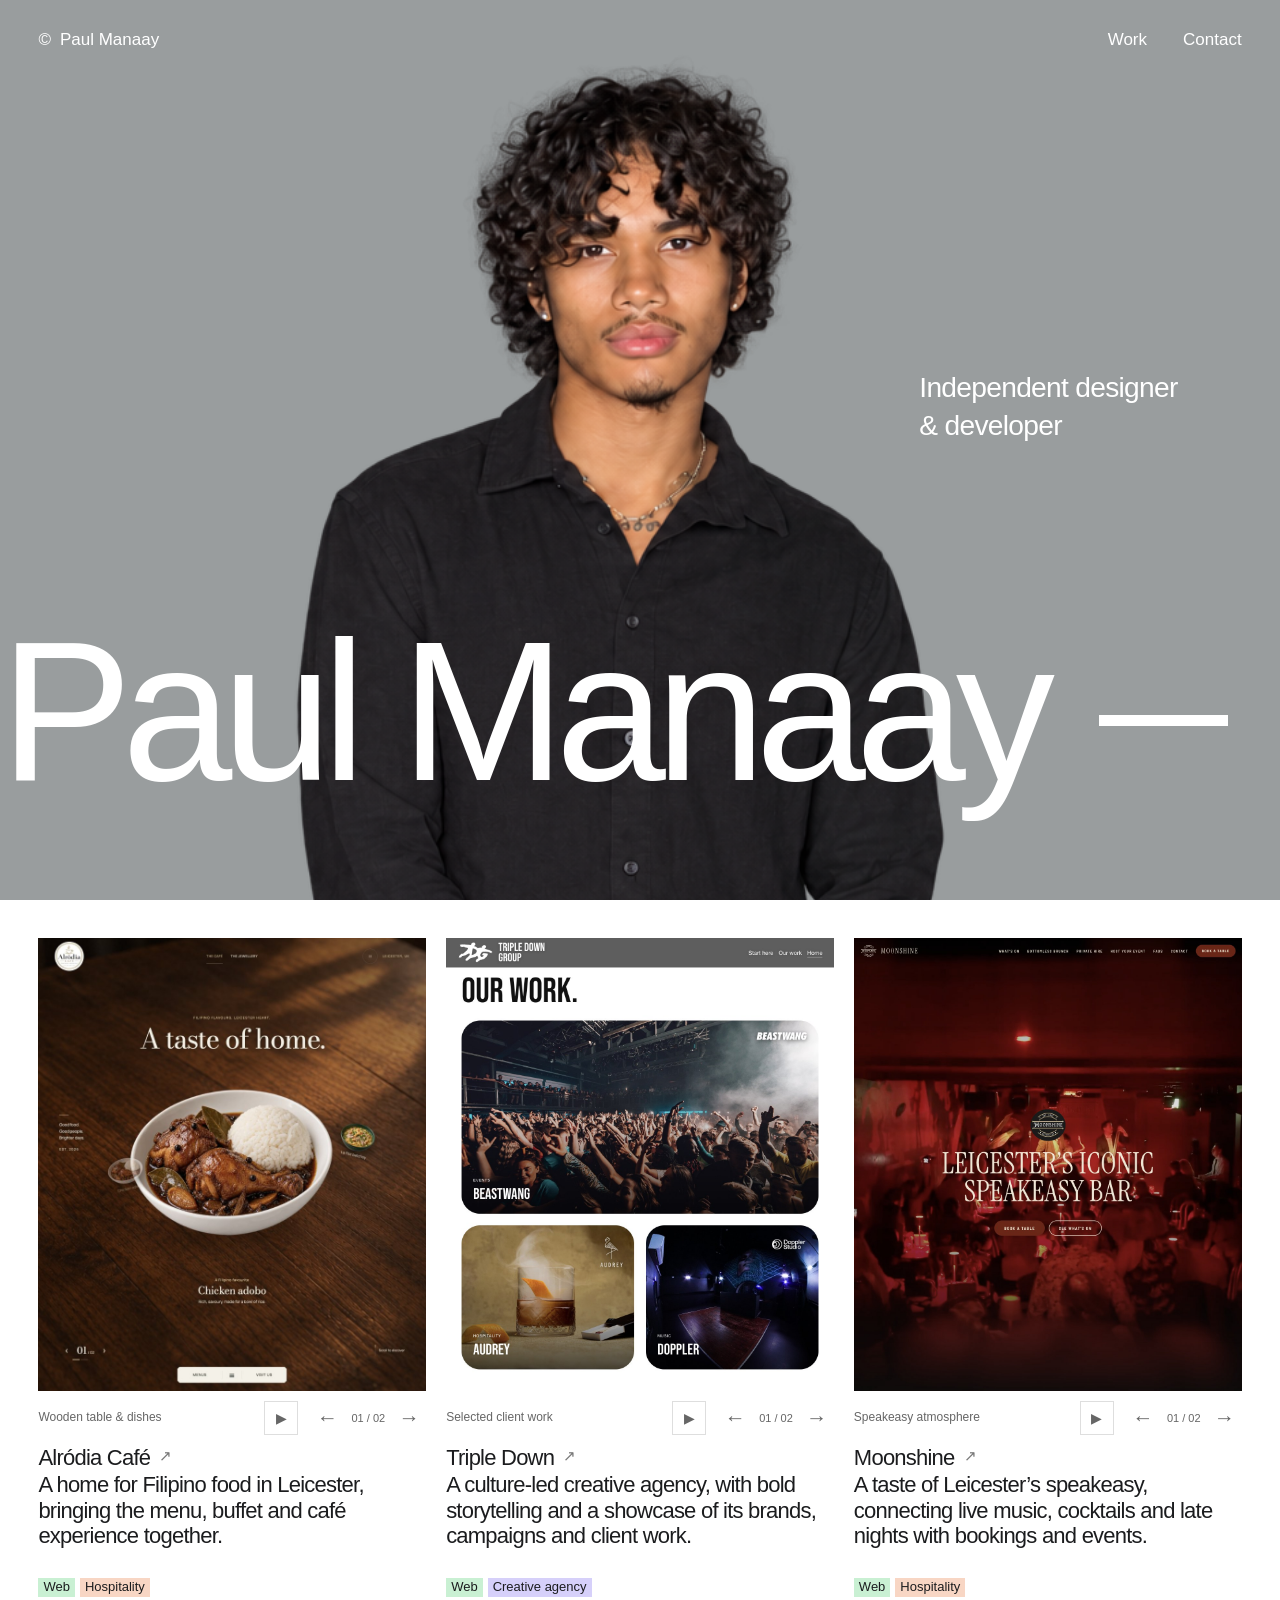
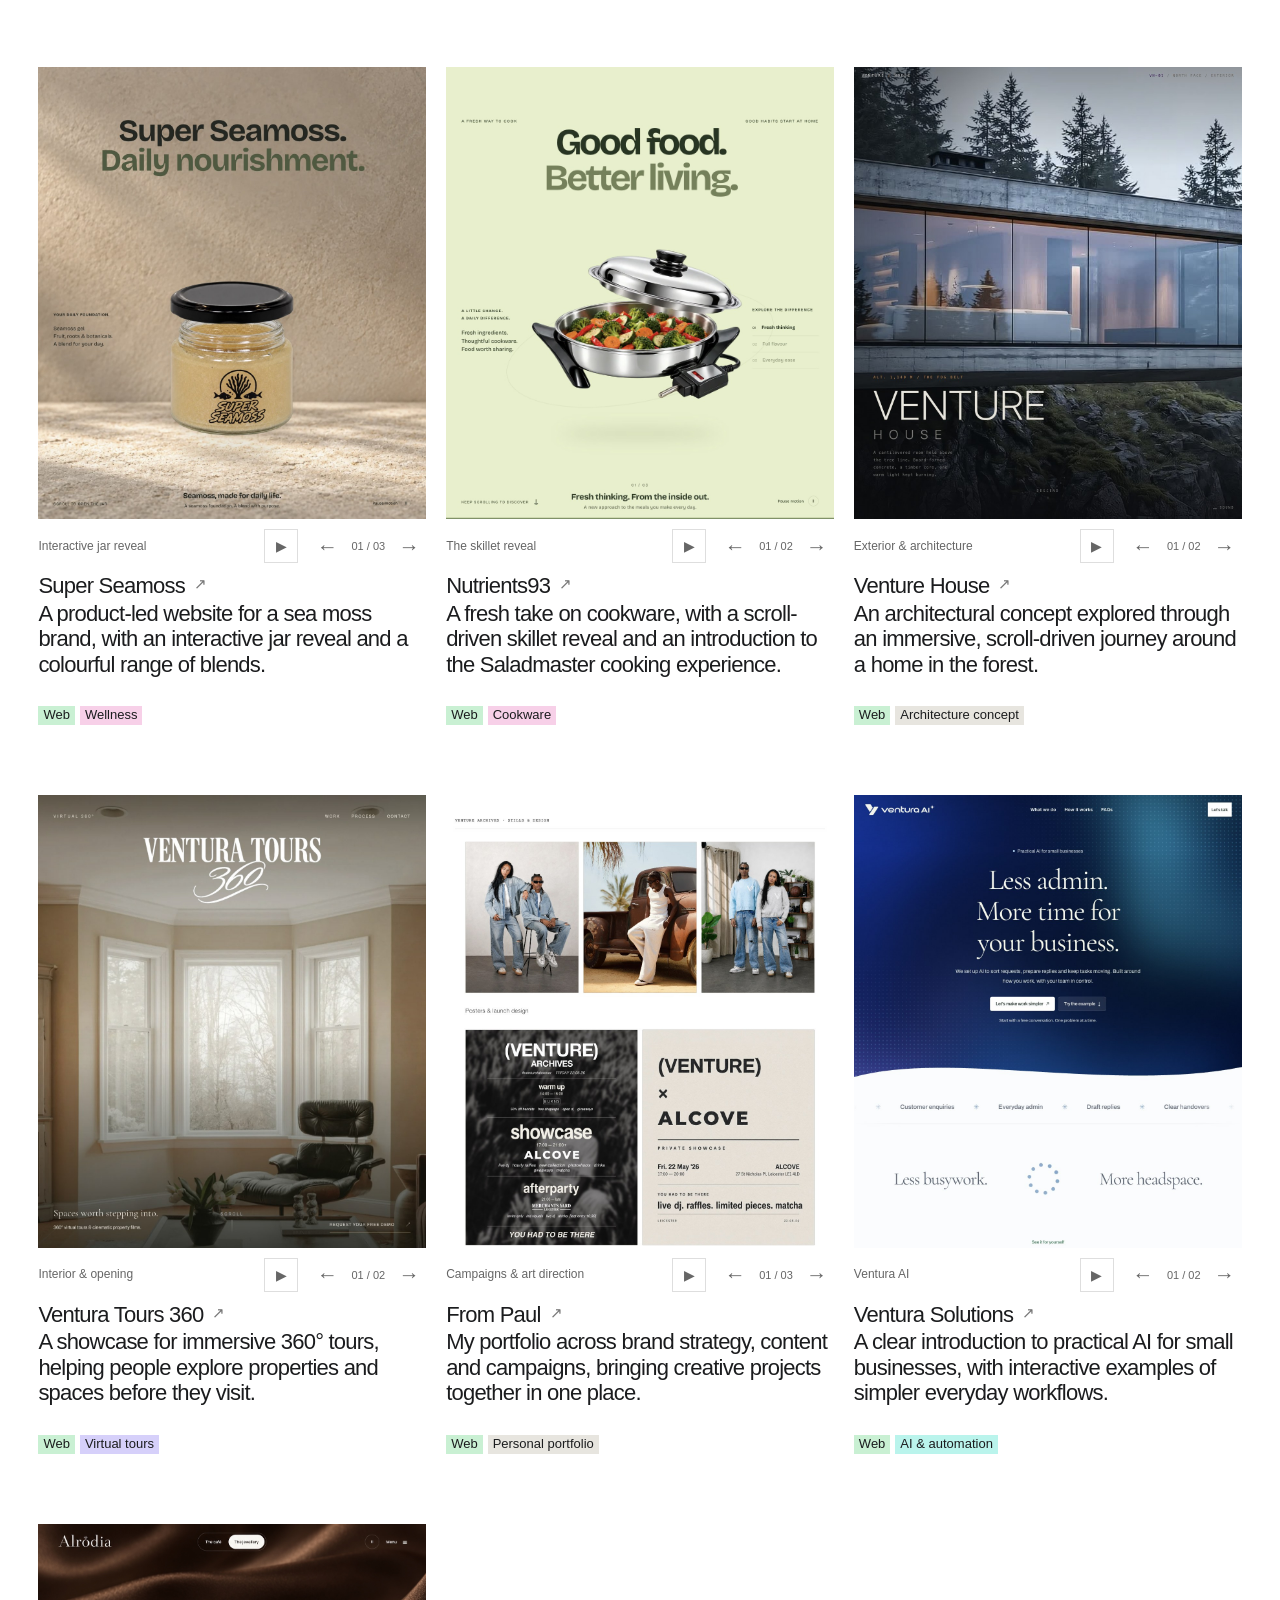
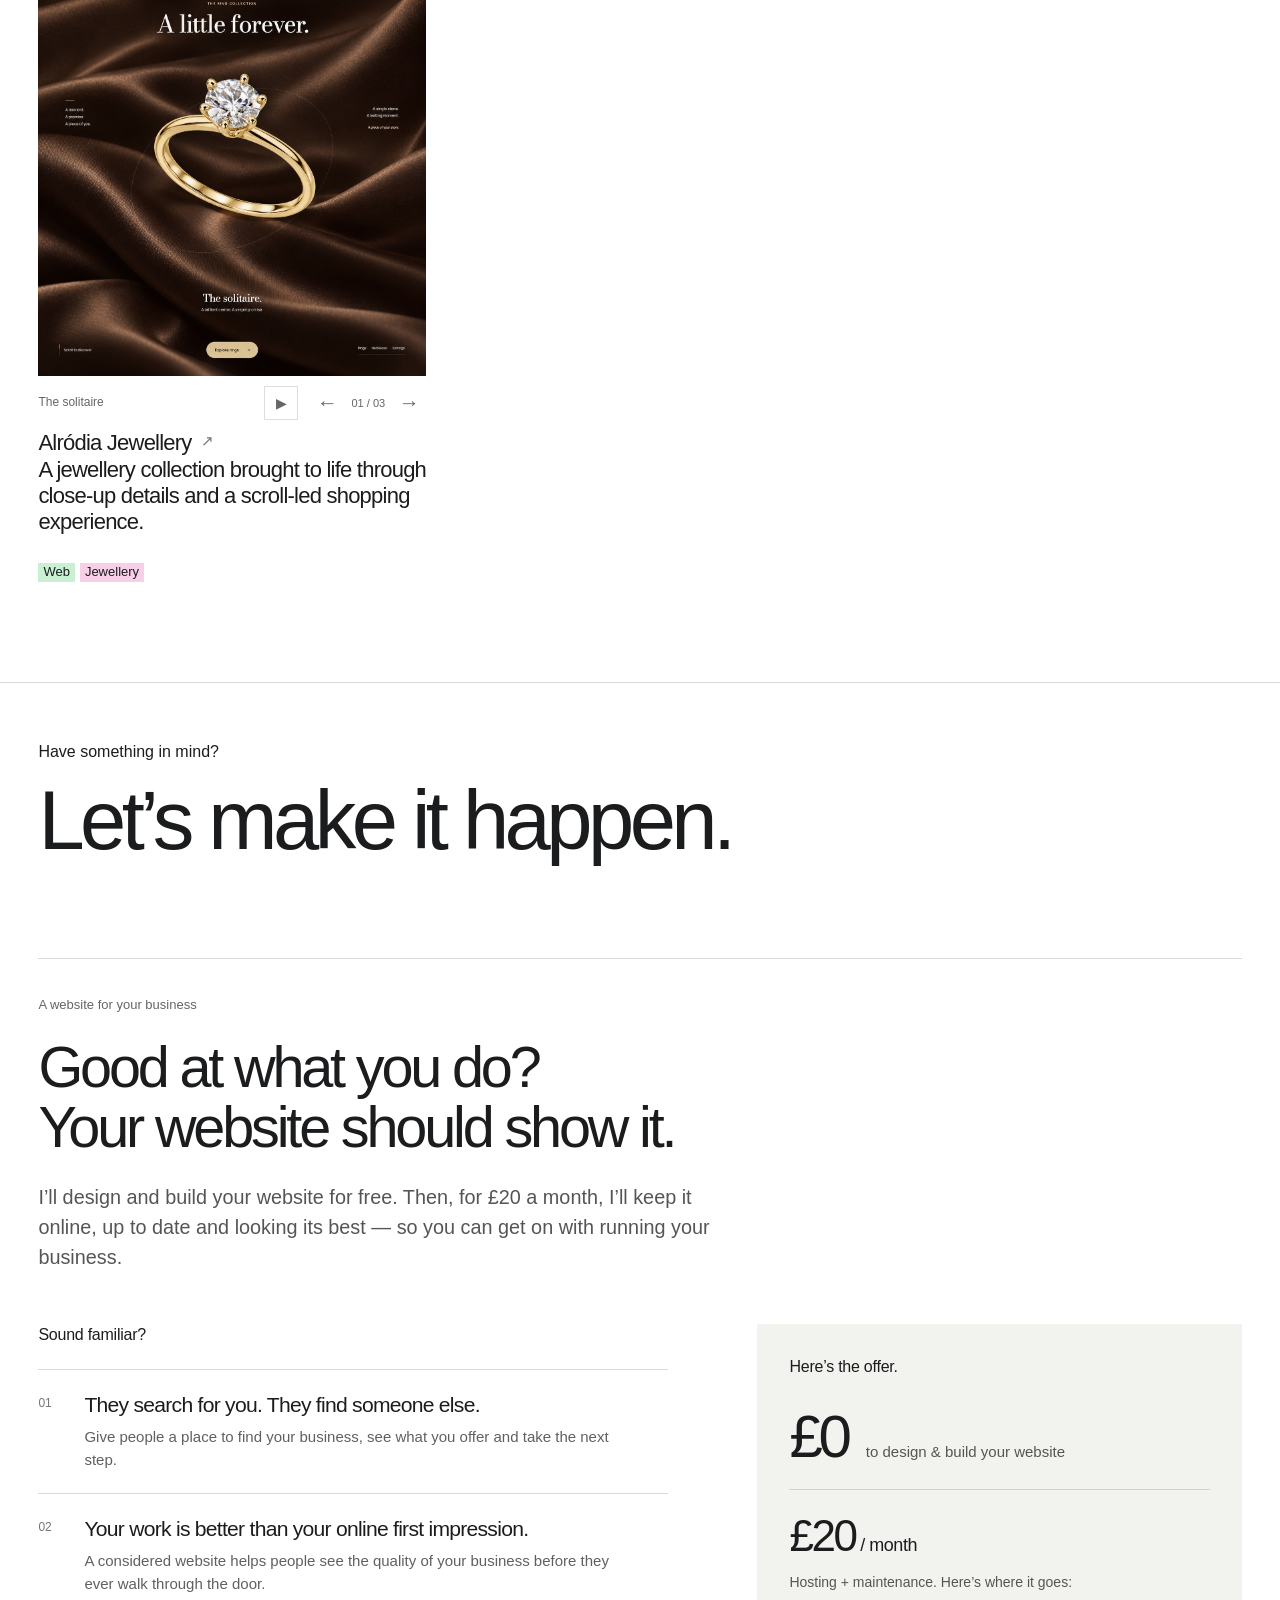
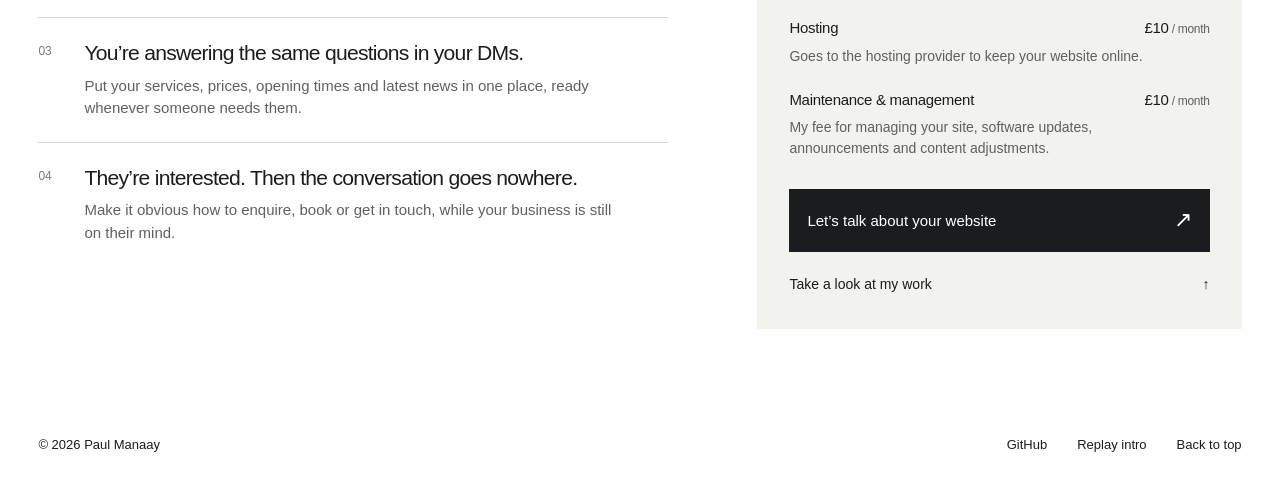
==== offer/index.html @ 7a526544 "Add website offer with direct offer route" ====
<!doctype html>
<html lang="en">
<head>
  <meta charset="utf-8">
  <meta name="viewport" content="width=device-width,initial-scale=1">
  <meta name="theme-color" content="#999d9e">
  <meta name="description" content="A website designed and built for free. £20 a month: £10 hosting and £10 maintenance. See Paul Manaay’s work and get in touch.">
  <title>Free website build · £20/month | Paul Manaay</title>
  <link rel="icon" type="image/svg+xml" href="data:image/svg+xml,%3Csvg xmlns='http://www.w3.org/2000/svg' viewBox='0 0 64 64'%3E%3Crect width='64' height='64' rx='32' fill='%231b1c1e'/%3E%3Ctext x='32' y='43' fill='white' font-family='Arial,sans-serif' font-size='32' text-anchor='middle'%3EP%3C/text%3E%3C/svg%3E">
  <link rel="preload" as="image" href="../assets/paul-studio-cutout-v2.png" fetchpriority="high">
  <link rel="stylesheet" href="../style.css">
  <script src="../app.js" defer></script>
</head>
<body>
  <div class="intro" id="intro" hidden>
    <p class="greeting" aria-hidden="true">Hello</p>
    <button class="skip-intro" type="button">Skip intro</button>
  </div>
  <a class="skip-link" href="#work">Skip to websites</a>
  <main>
    <section class="hero" id="top" aria-label="Paul Manaay, designer and developer">
      <img class="hero-portrait" src="../assets/paul-studio-cutout-v2.png" alt="Paul Manaay in a black shirt against a light grey studio background" width="1536" height="1024" fetchpriority="high">
      <header class="site-header">
        <a class="wordmark" href="#top" aria-label="Paul Manaay home">© <span>Paul Manaay</span></a>
        <nav aria-label="Main navigation"><a href="#work">Work</a><a href="mailto:frompaulxam@gmail.com">Contact</a></nav>
      </header>
      <p class="hero-role">Independent designer<br>&amp; developer</p>
      <div class="name-marquee" aria-hidden="true"><div class="name-track"><span>Paul Manaay <i class="name-rule"></i>&nbsp;</span><span>Paul Manaay <i class="name-rule"></i>&nbsp;</span></div></div>
      <h1 class="sr-only">Paul Manaay</h1>
    </section>
    <section class="work" id="work" aria-labelledby="work-title">
      <h2 class="sr-only" id="work-title">Selected websites</h2>
      <div class="project-grid" id="project-grid">
                <article class="project" data-project-name="Alródia Café" data-url="https://venturasolutions.co.uk/alrodiacafe/">
          <div class="project-image"><a class="project-cover" href="https://venturasolutions.co.uk/alrodiacafe/" target="_blank" rel="noopener noreferrer" aria-haspopup="dialog" aria-label="Preview Alródia Café">
          <img class="preview-frame is-active" src="../assets/alrodia-cafe-wood.jpg" data-label="Wooden table &amp; dishes" alt="Alródia Café: Wooden table &amp; dishes" width="1200" height="1400" loading="lazy" decoding="async" aria-hidden="false">
          <img class="preview-frame" data-src="../assets/alrodia-cafe-menu.jpg" data-label="Food &amp; menu" alt="Alródia Café: Food &amp; menu" width="1200" height="1400" loading="lazy" decoding="async" aria-hidden="true">
          <video class="preview-video" data-src="../assets/previews/alrodia-cafe-scroll-v2.mp4" data-label="Opening &amp; scroll" preload="none" muted playsinline loop aria-hidden="true" tabindex="-1"></video>
          <span class="visit">View highlights</span></a></div>
          <div class="preview-rail"><span class="preview-label">Wooden table &amp; dishes</span><div class="preview-controls"><button class="preview-play" type="button" aria-label="Play Alródia Café animation" aria-pressed="false" title="Play preview"><span aria-hidden="true">▶</span></button><button class="preview-prev" type="button" aria-label="Previous Alródia Café highlight">←</button><span class="preview-count" aria-hidden="true">01 / 02</span><button class="preview-next" type="button" aria-label="Next Alródia Café highlight">→</button></div></div>
          <div class="project-caption"><h3><a href="https://venturasolutions.co.uk/alrodiacafe/" target="_blank" rel="noopener noreferrer">Alródia Café<span class="project-external" aria-hidden="true">↗</span></a></h3><p>A home for Filipino food in Leicester, bringing the menu, buffet and café experience together.</p><div class="project-tags"><span class="tag-web">Web</span><span class="tag-hospitality">Hospitality</span></div></div>
        </article>
                <article class="project" data-project-name="Triple Down" data-url="https://frompaulxam-gif.github.io/triple-down-preview/variants/d/?v=combined-1">
          <div class="project-image"><a class="project-cover" href="https://frompaulxam-gif.github.io/triple-down-preview/variants/d/?v=combined-1" target="_blank" rel="noopener noreferrer" aria-haspopup="dialog" aria-label="Preview Triple Down">
          <img class="preview-frame is-active" src="../assets/triple-down-work.jpg" data-label="Selected client work" alt="Triple Down: Selected client work" width="1200" height="1400" loading="lazy" decoding="async" aria-hidden="false">
          <img class="preview-frame" data-src="../assets/triple-down.jpg" data-label="Brand &amp; opening" alt="Triple Down: Brand &amp; opening" width="1200" height="1400" loading="lazy" decoding="async" aria-hidden="true">
          <video class="preview-video" data-src="../assets/previews/triple-down.mp4" preload="none" muted playsinline loop aria-hidden="true" tabindex="-1"></video>
          <span class="visit">View highlights</span></a></div>
          <div class="preview-rail"><span class="preview-label">Selected client work</span><div class="preview-controls"><button class="preview-play" type="button" aria-label="Play Triple Down animation" aria-pressed="false" title="Play preview"><span aria-hidden="true">▶</span></button><button class="preview-prev" type="button" aria-label="Previous Triple Down highlight">←</button><span class="preview-count" aria-hidden="true">01 / 02</span><button class="preview-next" type="button" aria-label="Next Triple Down highlight">→</button></div></div>
          <div class="project-caption"><h3><a href="https://frompaulxam-gif.github.io/triple-down-preview/variants/d/?v=combined-1" target="_blank" rel="noopener noreferrer">Triple Down<span class="project-external" aria-hidden="true">↗</span></a></h3><p>A culture-led creative agency, with bold storytelling and a showcase of its brands, campaigns and client work.</p><div class="project-tags"><span class="tag-web">Web</span><span class="tag-creative">Creative agency</span></div></div>
        </article>
        <article class="project" data-project-name="Moonshine" data-url="https://moonshineleicester.co.uk/">
          <div class="project-image"><a class="project-cover" href="https://moonshineleicester.co.uk/" target="_blank" rel="noopener noreferrer" aria-haspopup="dialog" aria-label="Preview Moonshine">
          <img class="preview-frame is-active" src="../assets/moonshine.jpg" data-label="Speakeasy atmosphere" alt="Moonshine: Speakeasy atmosphere" width="1200" height="1400" loading="lazy" decoding="async" aria-hidden="false">
          <img class="preview-frame" data-src="../assets/moonshine-venue.jpg" data-label="Venue &amp; private hire" alt="Moonshine: Venue &amp; private hire" width="1200" height="1400" loading="lazy" decoding="async" aria-hidden="true">
          <video class="preview-video" data-src="../assets/previews/moonshine.mp4" preload="none" muted playsinline loop aria-hidden="true" tabindex="-1"></video>
          <span class="visit">View highlights</span></a></div>
          <div class="preview-rail"><span class="preview-label">Speakeasy atmosphere</span><div class="preview-controls"><button class="preview-play" type="button" aria-label="Play Moonshine animation" aria-pressed="false" title="Play preview"><span aria-hidden="true">▶</span></button><button class="preview-prev" type="button" aria-label="Previous Moonshine highlight">←</button><span class="preview-count" aria-hidden="true">01 / 02</span><button class="preview-next" type="button" aria-label="Next Moonshine highlight">→</button></div></div>
          <div class="project-caption"><h3><a href="https://moonshineleicester.co.uk/" target="_blank" rel="noopener noreferrer">Moonshine<span class="project-external" aria-hidden="true">↗</span></a></h3><p>A taste of Leicester’s speakeasy, connecting live music, cocktails and late nights with bookings and events.</p><div class="project-tags"><span class="tag-web">Web</span><span class="tag-hospitality">Hospitality</span></div></div>
        </article>
        <article class="project" data-project-name="Super Seamoss" data-url="https://venturasolutions.co.uk/superseamoss/">
          <div class="project-image"><a class="project-cover" href="https://venturasolutions.co.uk/superseamoss/" target="_blank" rel="noopener noreferrer" aria-haspopup="dialog" aria-label="Preview Super Seamoss">
          <img class="preview-frame is-active" src="../assets/super-seamoss-reveal.jpg" data-label="Interactive jar reveal" alt="Super Seamoss: Interactive jar reveal" width="1200" height="1400" loading="lazy" decoding="async" aria-hidden="false">
          <img class="preview-frame" data-src="../assets/super-seamoss-collection.jpg" data-label="The blend collection" alt="Super Seamoss: The blend collection" width="1200" height="1400" loading="lazy" decoding="async" aria-hidden="true">
          <img class="preview-frame" data-src="../assets/super-seamoss.jpg" data-label="Opening scene" alt="Super Seamoss: Opening scene" width="1200" height="1400" loading="lazy" decoding="async" aria-hidden="true">
          <video class="preview-video" data-src="../assets/previews/super-seamoss-scroll-v2.mp4" data-label="Opening &amp; scroll" preload="none" muted playsinline loop aria-hidden="true" tabindex="-1"></video>
          <span class="visit">View highlights</span></a></div>
          <div class="preview-rail"><span class="preview-label">Interactive jar reveal</span><div class="preview-controls"><button class="preview-play" type="button" aria-label="Play Super Seamoss animation" aria-pressed="false" title="Play preview"><span aria-hidden="true">▶</span></button><button class="preview-prev" type="button" aria-label="Previous Super Seamoss highlight">←</button><span class="preview-count" aria-hidden="true">01 / 03</span><button class="preview-next" type="button" aria-label="Next Super Seamoss highlight">→</button></div></div>
          <div class="project-caption"><h3><a href="https://venturasolutions.co.uk/superseamoss/" target="_blank" rel="noopener noreferrer">Super Seamoss<span class="project-external" aria-hidden="true">↗</span></a></h3><p>A product-led website for a sea moss brand, with an interactive jar reveal and a colourful range of blends.</p><div class="project-tags"><span class="tag-web">Web</span><span class="tag-retail">Wellness</span></div></div>
        </article>
        <article class="project" id="nutrients93" data-project-name="Nutrients93" data-url="https://venturasolutions.co.uk/nutrients93/">
          <div class="project-image"><a class="project-cover" href="https://venturasolutions.co.uk/nutrients93/" target="_blank" rel="noopener noreferrer" aria-haspopup="dialog" aria-label="Preview Nutrients93">
          <img class="preview-frame is-active" src="../assets/nutrients93.jpg" data-label="The skillet reveal" alt="Nutrients93: an open skillet of fresh vegetables beneath Good food. Better living." width="1056" height="1232" loading="lazy" decoding="async" aria-hidden="false">
          <img class="preview-frame" data-src="../assets/nutrients93-cookware.jpg" data-label="Meet the cookware" alt="Nutrients93: Saladmaster cookware and cooking features" width="1056" height="1232" loading="lazy" decoding="async" aria-hidden="true">
          <video class="preview-video" data-src="../assets/previews/nutrients93-scroll.mp4" data-label="Skillet &amp; scroll" preload="none" muted playsinline loop aria-hidden="true" tabindex="-1"></video>
          <span class="visit">View highlights</span></a></div>
          <div class="preview-rail"><span class="preview-label">The skillet reveal</span><div class="preview-controls"><button class="preview-play" type="button" aria-label="Play Nutrients93 animation" aria-pressed="false" title="Play preview"><span aria-hidden="true">▶</span></button><button class="preview-prev" type="button" aria-label="Previous Nutrients93 highlight">←</button><span class="preview-count" aria-hidden="true">01 / 02</span><button class="preview-next" type="button" aria-label="Next Nutrients93 highlight">→</button></div></div>
          <div class="project-caption"><h3><a href="https://venturasolutions.co.uk/nutrients93/" target="_blank" rel="noopener noreferrer">Nutrients93<span class="project-external" aria-hidden="true">↗</span></a></h3><p>A fresh take on cookware, with a scroll-driven skillet reveal and an introduction to the Saladmaster cooking experience.</p><div class="project-tags"><span class="tag-web">Web</span><span class="tag-retail">Cookware</span></div></div>
        </article>
        <article class="project" data-project-name="Venture House" data-url="https://frompaulxam-gif.github.io/venture-house/">
          <div class="project-image"><a class="project-cover" href="https://frompaulxam-gif.github.io/venture-house/" target="_blank" rel="noopener noreferrer" aria-haspopup="dialog" aria-label="Preview Venture House">
          <img class="preview-frame is-active" src="../assets/venture-house.jpg" data-label="Exterior &amp; architecture" alt="Venture House: Exterior &amp; architecture" width="1200" height="1400" loading="lazy" decoding="async" aria-hidden="false">
          <img class="preview-frame" data-src="../assets/venture-house-interior.jpg" data-label="Inside the timber core" alt="Venture House: Inside the timber core" width="1200" height="1400" loading="lazy" decoding="async" aria-hidden="true">
          <video class="preview-video" data-src="../assets/previews/venture-house-scroll-v2.mp4" data-label="Opening &amp; scroll" preload="none" muted playsinline loop aria-hidden="true" tabindex="-1"></video>
          <span class="visit">View highlights</span></a></div>
          <div class="preview-rail"><span class="preview-label">Exterior &amp; architecture</span><div class="preview-controls"><button class="preview-play" type="button" aria-label="Play Venture House animation" aria-pressed="false" title="Play preview"><span aria-hidden="true">▶</span></button><button class="preview-prev" type="button" aria-label="Previous Venture House highlight">←</button><span class="preview-count" aria-hidden="true">01 / 02</span><button class="preview-next" type="button" aria-label="Next Venture House highlight">→</button></div></div>
          <div class="project-caption"><h3><a href="https://frompaulxam-gif.github.io/venture-house/" target="_blank" rel="noopener noreferrer">Venture House<span class="project-external" aria-hidden="true">↗</span></a></h3><p>An architectural concept explored through an immersive, scroll-driven journey around a home in the forest.</p><div class="project-tags"><span class="tag-web">Web</span><span class="tag-concept">Architecture concept</span></div></div>
        </article>
        <article class="project" data-project-name="Ventura Tours 360" data-url="https://venturasolutions.co.uk/tours/">
          <div class="project-image"><a class="project-cover" href="https://venturasolutions.co.uk/tours/" target="_blank" rel="noopener noreferrer" aria-haspopup="dialog" aria-label="Preview Ventura Tours 360">
          <img class="preview-frame is-active" src="../assets/ventura-tours.jpg" data-label="Interior &amp; opening" alt="Ventura Tours 360: Interior &amp; opening" width="1200" height="1400" loading="lazy" decoding="async" aria-hidden="false">
          <img class="preview-frame" data-src="../assets/ventura-tours-demo.jpg" data-label="The 360° tour" alt="Ventura Tours 360: The 360° tour" width="1200" height="1400" loading="lazy" decoding="async" aria-hidden="true">
          <video class="preview-video" data-src="../assets/previews/ventura-tours-scroll-v2.mp4" data-label="Opening &amp; scroll" preload="none" muted playsinline loop aria-hidden="true" tabindex="-1"></video>
          <span class="visit">View highlights</span></a></div>
          <div class="preview-rail"><span class="preview-label">Interior &amp; opening</span><div class="preview-controls"><button class="preview-play" type="button" aria-label="Play Ventura Tours 360 animation" aria-pressed="false" title="Play preview"><span aria-hidden="true">▶</span></button><button class="preview-prev" type="button" aria-label="Previous Ventura Tours 360 highlight">←</button><span class="preview-count" aria-hidden="true">01 / 02</span><button class="preview-next" type="button" aria-label="Next Ventura Tours 360 highlight">→</button></div></div>
          <div class="project-caption"><h3><a href="https://venturasolutions.co.uk/tours/" target="_blank" rel="noopener noreferrer">Ventura Tours 360<span class="project-external" aria-hidden="true">↗</span></a></h3><p>A showcase for immersive 360° tours, helping people explore properties and spaces before they visit.</p><div class="project-tags"><span class="tag-web">Web</span><span class="tag-creative">Virtual tours</span></div></div>
        </article>
        <article class="project" data-project-name="From Paul" data-url="https://frompaulxam-gif.github.io/">
          <div class="project-image"><a class="project-cover" href="https://frompaulxam-gif.github.io/" target="_blank" rel="noopener noreferrer" aria-haspopup="dialog" aria-label="Preview From Paul">
          <img class="preview-frame is-active" src="../assets/from-paul-design.jpg" data-label="Campaigns &amp; art direction" alt="From Paul: Campaigns &amp; art direction" width="1200" height="1400" loading="lazy" decoding="async" aria-hidden="false">
          <img class="preview-frame" data-src="../assets/from-paul-popup.jpg" data-label="Pop-up case study" alt="From Paul: Pop-up case study" width="1200" height="1400" loading="lazy" decoding="async" aria-hidden="true">
          <img class="preview-frame" data-src="../assets/from-paul.jpg" data-label="Portfolio &amp; showreel" alt="From Paul: Portfolio &amp; showreel" width="1200" height="1400" loading="lazy" decoding="async" aria-hidden="true">
          <video class="preview-video" data-src="../assets/previews/from-paul.mp4" preload="none" muted playsinline loop aria-hidden="true" tabindex="-1"></video>
          <span class="visit">View highlights</span></a></div>
          <div class="preview-rail"><span class="preview-label">Campaigns &amp; art direction</span><div class="preview-controls"><button class="preview-play" type="button" aria-label="Play From Paul animation" aria-pressed="false" title="Play preview"><span aria-hidden="true">▶</span></button><button class="preview-prev" type="button" aria-label="Previous From Paul highlight">←</button><span class="preview-count" aria-hidden="true">01 / 03</span><button class="preview-next" type="button" aria-label="Next From Paul highlight">→</button></div></div>
          <div class="project-caption"><h3><a href="https://frompaulxam-gif.github.io/" target="_blank" rel="noopener noreferrer">From Paul<span class="project-external" aria-hidden="true">↗</span></a></h3><p>My portfolio across brand strategy, content and campaigns, bringing creative projects together in one place.</p><div class="project-tags"><span class="tag-web">Web</span><span class="tag-concept">Personal portfolio</span></div></div>
        </article>
                <article class="project" data-project-name="Ventura Solutions" data-url="https://venturasolutions.co.uk/">
          <div class="project-image"><a class="project-cover" href="https://venturasolutions.co.uk/" target="_blank" rel="noopener noreferrer" aria-haspopup="dialog" aria-label="Preview Ventura Solutions">
          <img class="preview-frame is-active" src="../assets/ventura-solutions.jpg" data-label="Ventura AI" alt="Ventura Solutions: Ventura AI" width="1200" height="1400" loading="lazy" decoding="async" aria-hidden="false">
          <img class="preview-frame" data-src="../assets/ventura-solutions-workflow.jpg" data-label="Interactive workflow" alt="Ventura Solutions: Interactive workflow" width="1200" height="1400" loading="lazy" decoding="async" aria-hidden="true">
          <video class="preview-video" data-src="../assets/previews/ventura-solutions.mp4" preload="none" muted playsinline loop aria-hidden="true" tabindex="-1"></video>
          <span class="visit">View highlights</span></a></div>
          <div class="preview-rail"><span class="preview-label">Ventura AI</span><div class="preview-controls"><button class="preview-play" type="button" aria-label="Play Ventura Solutions animation" aria-pressed="false" title="Play preview"><span aria-hidden="true">▶</span></button><button class="preview-prev" type="button" aria-label="Previous Ventura Solutions highlight">←</button><span class="preview-count" aria-hidden="true">01 / 02</span><button class="preview-next" type="button" aria-label="Next Ventura Solutions highlight">→</button></div></div>
          <div class="project-caption"><h3><a href="https://venturasolutions.co.uk/" target="_blank" rel="noopener noreferrer">Ventura Solutions<span class="project-external" aria-hidden="true">↗</span></a></h3><p>A clear introduction to practical AI for small businesses, with interactive examples of simpler everyday workflows.</p><div class="project-tags"><span class="tag-web">Web</span><span class="tag-technology">AI &amp; automation</span></div></div>
        </article>
                <article class="project" data-project-name="Alródia Jewellery" data-url="https://venturasolutions.co.uk/alrodiajewellery/">
          <div class="project-image"><a class="project-cover" href="https://venturasolutions.co.uk/alrodiajewellery/" target="_blank" rel="noopener noreferrer" aria-haspopup="dialog" aria-label="Preview Alródia Jewellery">
          <img class="preview-frame is-active" src="../assets/alrodia-jewellery-v2.jpg" data-label="The solitaire" alt="Alródia Jewellery: The solitaire" width="1200" height="1400" loading="lazy" decoding="async" aria-hidden="false">
          <img class="preview-frame" data-src="../assets/alrodia-jewellery-necklace.jpg" data-label="The pendant" alt="Alródia Jewellery: The pendant" width="1200" height="1400" loading="lazy" decoding="async" aria-hidden="true">
          <img class="preview-frame" data-src="../assets/alrodia-jewellery-earrings.jpg" data-label="The diamond drops" alt="Alródia Jewellery: The diamond drops" width="1200" height="1400" loading="lazy" decoding="async" aria-hidden="true">
          <video class="preview-video" data-src="../assets/previews/alrodia-jewellery-scroll-v2.mp4" data-label="Opening &amp; scroll" preload="none" muted playsinline loop aria-hidden="true" tabindex="-1"></video>
          <span class="visit">View highlights</span></a></div>
          <div class="preview-rail"><span class="preview-label">The solitaire</span><div class="preview-controls"><button class="preview-play" type="button" aria-label="Play Alródia Jewellery animation" aria-pressed="false" title="Play preview"><span aria-hidden="true">▶</span></button><button class="preview-prev" type="button" aria-label="Previous Alródia Jewellery highlight">←</button><span class="preview-count" aria-hidden="true">01 / 03</span><button class="preview-next" type="button" aria-label="Next Alródia Jewellery highlight">→</button></div></div>
          <div class="project-caption"><h3><a href="https://venturasolutions.co.uk/alrodiajewellery/" target="_blank" rel="noopener noreferrer">Alródia Jewellery<span class="project-external" aria-hidden="true">↗</span></a></h3><p>A jewellery collection brought to life through close-up details and a scroll-led shopping experience.</p><div class="project-tags"><span class="tag-web">Web</span><span class="tag-retail">Jewellery</span></div></div>
        </article>
      </div>
    </section>
    <footer class="footer" id="contact">
      <p>Have something in mind?</p>
      <a class="contact-link" href="mailto:frompaulxam@gmail.com">Let’s make it happen.</a>

      <section class="offer" id="offer" aria-labelledby="offer-title" tabindex="-1">
        <div class="offer-heading">
          <p class="offer-eyebrow">A website for your business</p>
          <h2 id="offer-title">Good at what you do?<br>Your website should show it.</h2>
          <p class="offer-message">I’ll design and build your website for free. Then, for £20 a month, I’ll keep it online, up to date and looking its best — so you can get on with running your business.</p>
        </div>

        <div class="offer-content">
          <div class="offer-reasons">
            <h3>Sound familiar?</h3>
            <ol class="offer-painpoints">
              <li><span class="offer-number" aria-hidden="true">01</span><div><h4>They search for you. They find someone else.</h4><p>Give people a place to find your business, see what you offer and take the next step.</p></div></li>
              <li><span class="offer-number" aria-hidden="true">02</span><div><h4>Your work is better than your online first impression.</h4><p>A considered website helps people see the quality of your business before they ever walk through the door.</p></div></li>
              <li><span class="offer-number" aria-hidden="true">03</span><div><h4>You’re answering the same questions in your DMs.</h4><p>Put your services, prices, opening times and latest news in one place, ready whenever someone needs them.</p></div></li>
              <li><span class="offer-number" aria-hidden="true">04</span><div><h4>They’re interested. Then the conversation goes nowhere.</h4><p>Make it obvious how to enquire, book or get in touch, while your business is still on their mind.</p></div></li>
            </ol>
          </div>

          <aside class="offer-pricing" aria-labelledby="offer-pricing-title">
            <h3 id="offer-pricing-title">Here’s the offer.</h3>
            <div class="offer-build"><strong>£0</strong><span>to design &amp; build your website</span></div>
            <div class="offer-monthly"><strong>£20<span> / month</span></strong><p>Hosting + maintenance. Here’s where it goes:</p></div>
            <dl class="offer-breakdown">
              <div><dt><span>Hosting</span><strong>£10<span> / month</span></strong></dt><dd>Goes to the hosting provider to keep your website online.</dd></div>
              <div><dt><span>Maintenance &amp; management</span><strong>£10<span> / month</span></strong></dt><dd>My fee for managing your site, software updates, announcements and content adjustments.</dd></div>
            </dl>
            <a class="offer-cta" href="mailto:frompaulxam@gmail.com?subject=Let%E2%80%99s%20talk%20about%20your%20website%20offer">Let’s talk about your website <span aria-hidden="true">↗</span></a>
            <a class="offer-work-link" href="#work">Take a look at my work <span aria-hidden="true">↑</span></a>
          </aside>
        </div>
      </section>

      <div class="footer-bottom"><span>© <span id="year">2026</span> Paul Manaay</span><a href="https://github.com/frompaulxam-gif" target="_blank" rel="noopener noreferrer">GitHub</a><button class="replay-intro" type="button">Replay intro</button><a href="#top">Back to top</a></div>
    </footer>
  </main>
  <dialog class="preview-dialog" aria-labelledby="preview-title">
    <div class="preview-dialog-header"><h2 id="preview-title">Project preview</h2><div class="preview-header-actions"><button class="preview-zoom" type="button" aria-pressed="false">Zoom in</button><button class="preview-close" type="button" autofocus>Close <span aria-hidden="true">×</span></button></div></div>
    <div class="preview-dialog-stage"><img class="preview-dialog-image" alt=""></div>
    <div class="preview-dialog-footer"><div class="preview-dialog-meta"><span class="preview-dialog-label"></span><span class="preview-dialog-count"></span></div><div class="preview-dialog-controls"><button class="dialog-prev" type="button" aria-label="Previous highlight">←</button><button class="dialog-next" type="button" aria-label="Next highlight">→</button><a class="preview-website" target="_blank" rel="noopener noreferrer">Visit website <span aria-hidden="true">↗</span></a></div></div>
    <p class="sr-only preview-announcement" aria-live="polite"></p>
  </dialog>

</body>
</html>
---- style.css ----
:root{font-family:"Helvetica Neue",Helvetica,Arial,sans-serif;color:#1b1c1e;background:#fff;font-synthesis:none;--paper:#fff;--ink:#1b1c1e;--line:#d9d9d9;--gutter:clamp(20px,3vw,56px);scroll-behavior:smooth}
*{box-sizing:border-box}body{margin:0}button,a{-webkit-tap-highlight-color:transparent}a{color:inherit;text-decoration:none}button{font:inherit;color:inherit;cursor:pointer}button:focus-visible,a:focus-visible{outline:2px solid currentColor;outline-offset:6px}button:active{transform:translateY(1px)}.sr-only{position:absolute;width:1px;height:1px;padding:0;margin:-1px;overflow:hidden;clip:rect(0,0,0,0);white-space:nowrap;border:0}.skip-link{position:fixed;z-index:100;left:20px;top:20px;padding:15px 22px;background:white;color:#111;transform:translateY(-150%)}.skip-link:focus{transform:none}
.hero{position:relative;isolation:isolate;min-height:360px;height:100svh;height:100dvh;overflow:hidden;background:#999d9e;color:white}/* Scale from hero height so wider windows add space instead of enlarging Paul. */
.hero-portrait{position:absolute;top:0;left:50%;z-index:-2;width:auto;max-width:none;height:155%;translate:-50% 0;object-fit:contain;transform-origin:center 5%;pointer-events:none}.site-header{position:absolute;top:0;left:0;right:0;display:flex;align-items:center;justify-content:space-between;padding:28px var(--gutter);font-size:17px;line-height:1.4}.wordmark{display:flex;gap:9px}.site-header nav{display:flex;gap:36px}.site-header a{position:relative}.site-header nav a:after{content:"";position:absolute;left:0;right:0;bottom:-7px;height:1px;background:currentColor;transform:scaleX(0);transition:transform .25s}.site-header nav a:hover:after{transform:scaleX(1)}.hero-role{position:absolute;right:8%;top:41%;font-size:clamp(23px,2.2vw,36px);line-height:1.35;font-weight:400;letter-spacing:-.025em;margin:0}.name-marquee{position:absolute;left:0;right:0;bottom:8%;overflow:hidden;pointer-events:none}.name-track{display:flex;width:max-content;will-change:transform;animation:nameMove 27s linear infinite}.name-track span{white-space:nowrap;font-size:clamp(100px,15.5vw,310px);font-weight:400;line-height:1.18;letter-spacing:-.052em}.name-track i{font-style:normal;font-weight:300;display:inline-block;margin-left:.05em}
.work{padding:var(--gutter) var(--gutter) 100px;scroll-margin-top:15px}.project-grid{display:grid;grid-template-columns:repeat(3,minmax(0,1fr));gap:70px 20px}.project{display:flex;flex-direction:column;min-width:0}.project-image{position:relative;flex-shrink:0;aspect-ratio:6/7;overflow:hidden;background:#f0f0f0}.project-image>img{display:block;width:100%;height:100%;object-fit:cover;object-position:top;transition:transform .7s cubic-bezier(.2,.7,.3,1),filter .4s}.project:hover .project-image>img{transform:scale(1.035);filter:brightness(.93)}.visit{position:absolute;left:50%;top:50%;transform:translate(-50%,-40%);background:white;color:#191919;padding:16px 23px;border-radius:100px;white-space:nowrap;opacity:0;transition:opacity .25s,transform .25s;font-size:14px}.project:hover .visit,.project:focus-visible .visit{opacity:1;transform:translate(-50%,-50%)} .project-caption{display:flex;flex:1;flex-direction:column;padding:23px 0 0}.project-caption h3,.project-caption p{font-size:clamp(21px,1.72vw,30px);line-height:1.16;letter-spacing:-.035em;font-weight:400;margin:0}.project-caption p{margin-top:2px;max-width:30em}.project-tags{display:flex;align-items:center;flex-wrap:wrap;gap:5px;margin-top:auto;padding-top:29px;font-size:13px;line-height:1.3;letter-spacing:0}.project-tags span{padding:1px 5px}.tag-web{background:#c9f0d3}.tag-hospitality{background:#f8d6c4}.tag-retail{background:#f7d0e8}.tag-creative{background:#d6d0fa}.tag-concept{background:#e7e5df}.tag-technology{background:#baf4ec}

.footer{padding:60px var(--gutter) 28px;border-top:1px solid var(--line)}.footer>p{font-size:16px;margin:0 0 12px}.contact-link{display:inline-block;font-size:clamp(36px,6.5vw,110px);letter-spacing:-.055em;line-height:1.15}.contact-link:hover{text-decoration:underline;text-decoration-thickness:2px;text-underline-offset:8px}.footer-bottom{display:flex;gap:30px;align-items:center;font-size:13px;margin-top:100px}.footer-bottom>span{margin-right:auto}.replay-intro{background:none;border:0;padding:8px 0}.footer-bottom a:hover,.replay-intro:hover{text-decoration:underline}
@keyframes nameMove{from{transform:translateX(0)}to{transform:translateX(-50%)}}
.name-rule{width:.65em;height:.055em;background:currentColor;vertical-align:middle;margin-bottom:.07em}.intro{position:fixed;inset:0;z-index:90;background:#1b1c1e;color:#fff;display:grid;place-items:center;transform:translateY(0);border-radius:0;transition:transform .85s cubic-bezier(.76,0,.24,1),border-radius .85s cubic-bezier(.76,0,.24,1)}.intro[hidden]{display:none}.intro.leaving{transform:translateY(-110%);border-radius:0 0 50% 50%;pointer-events:none}.greeting{font-size:clamp(36px,4.1vw,68px);font-weight:400;letter-spacing:-.025em;margin:0}.greeting:before{content:"";display:inline-block;width:.13em;height:.13em;border-radius:50%;background:currentColor;vertical-align:middle;margin-right:.45em;margin-bottom:.1em}.skip-intro{position:absolute;bottom:30px;right:var(--gutter);background:transparent;border:0;padding:12px 0;font-size:14px;color:#bcbcbc}.intro-running{overflow:hidden}.intro-running .name-track{animation-play-state:paused}.intro-running .hero-portrait{transform:translateY(2%)}.hero-portrait{transition:transform 1.6s cubic-bezier(.22,1,.36,1)}.project{animation:projectReveal both;animation-timeline:view();animation-range:entry 0% entry 18%}@keyframes projectReveal{from{opacity:.45;transform:translateY(25px)}to{opacity:1;transform:translateY(0)}}
@media(min-width:1800px){.hero-role{right:12%}.project-grid{gap:80px 24px}}@media(max-width:1023px){.hero-role{right:5%;top:43%;font-size:23px}.project-grid{grid-template-columns:repeat(2,minmax(0,1fr))}.name-track span{font-size:19vw}}
@media(max-width:639px){.site-header{padding-top:24px;font-size:15px}.site-header nav{gap:23px}.hero-role{left:var(--gutter);right:auto;top:auto;bottom:100px;font-size:24px}.name-track span{font-size:28vw;letter-spacing:-.055em}.work{padding-bottom:65px}.project-grid{grid-template-columns:1fr;gap:48px}.project-caption{padding-top:18px}.project-caption h3,.project-caption p{font-size:23px}.project-tags{padding-top:23px}.project-image{aspect-ratio:6/7}.footer{padding-top:38px}.footer-bottom{margin-top:65px;gap:16px;flex-wrap:wrap}.footer-bottom>span{width:100%;margin-bottom:6px}.contact-link{font-size:10vw}}
.project-cover{display:block;position:absolute;inset:0;overflow:hidden}.preview-frame{position:absolute;inset:0;width:100%;height:100%;object-fit:cover;object-position:top;opacity:0;transition:opacity .45s ease}.preview-frame.is-active{opacity:1}.project-cover:focus-visible{outline-offset:-5px;outline:3px solid white}.preview-rail{display:flex;align-items:center;justify-content:space-between;gap:8px;margin-top:9px;min-height:36px;color:#666;font-size:12px}.preview-label{line-height:1.25}.preview-controls{display:flex;align-items:center;gap:7px;flex-shrink:0}.preview-controls button{width:34px;height:34px;border:0;background:transparent;font-size:21px;line-height:1}.preview-controls button:hover{background:#eee;color:#111}.preview-count{font-size:11px;font-variant-numeric:tabular-nums;white-space:nowrap}.project-caption{padding-top:9px}.project-external{font-size:.7em;display:inline-block;margin-left:9px;color:#777;vertical-align:top;padding-top:.15em}.project-caption h3 a:hover{text-decoration:underline;text-underline-offset:4px}.project-preview-open{overflow:hidden}.preview-dialog{border:0;padding:0;width:min(1160px,calc(100vw - 48px));height:calc(100dvh - 48px);max-width:none;max-height:1040px;background:#f7f7f5;color:var(--ink)}.preview-dialog[open]{display:grid;grid-template-rows:auto minmax(0,1fr) auto}.preview-dialog::backdrop{background:#141414dc;backdrop-filter:blur(7px)}.preview-dialog-header{display:flex;align-items:center;justify-content:space-between;gap:20px;padding:15px 23px;background:white}.preview-dialog-header h2{font-size:21px;font-weight:400;letter-spacing:-.03em;margin:0}.preview-close{background:none;border:0;padding:10px 0 10px 14px;font-size:14px}.preview-close span{font-size:24px;vertical-align:-2px;margin-left:14px}.preview-header-actions{display:flex;align-items:center;gap:20px}.preview-zoom{background:none;border:0;padding:10px 0;font-size:14px}.preview-dialog-stage{min-height:0;overflow:auto;overscroll-behavior:contain;background:#eae9e5;scrollbar-width:thin;padding:16px}.preview-dialog-image{display:block;width:100%;height:100%;object-fit:contain;margin:0 auto}.preview-dialog-stage.is-zoomed{padding:0}.is-zoomed .preview-dialog-image{height:auto;width:max(100%,800px);max-width:none}.preview-dialog-footer{display:flex;align-items:center;justify-content:space-between;gap:16px;padding:16px 23px;background:white}.preview-dialog-meta{display:flex;flex-direction:column;gap:6px;font-size:14px}.preview-dialog-count{font-size:12px;font-variant-numeric:tabular-nums;color:#777}.preview-dialog-controls{display:flex;align-items:center;gap:8px}.preview-dialog-controls button{border:1px solid #dedede;background:white;width:44px;height:44px;font-size:22px}.preview-dialog-controls button:hover{background:#eee}.preview-website{display:inline-flex;align-items:center;gap:30px;padding:14px 18px;background:#1b1c1e;color:white;font-size:13px;margin-left:10px;white-space:nowrap}.preview-website:hover{background:#444}
@media(max-width:639px){.preview-controls button{width:40px;height:40px}.preview-rail{margin-top:5px}.project-caption{padding-top:7px}.preview-dialog{width:100vw;height:100dvh;max-height:none;margin:0}.preview-dialog-header{padding:12px 18px}.preview-dialog-header h2{font-size:19px}.preview-dialog-stage{padding:0}.preview-dialog-footer{padding:15px 18px calc(15px + env(safe-area-inset-bottom));flex-wrap:wrap;gap:14px}.preview-dialog-meta{flex-direction:row;justify-content:space-between;align-items:center;width:100%}.preview-dialog-controls{width:100%}.preview-website{margin-left:auto}}
@media(prefers-reduced-motion:reduce){:root{scroll-behavior:auto}*,*:before,*:after{animation:none!important;transition:none!important}.name-track{transform:translateX(0)}.name-track span{font-size:14vw}.name-track span+span{display:none}.name-marquee{padding:0 var(--gutter)}}

.preview-video{position:absolute;inset:0;width:100%;height:100%;object-fit:cover;object-position:center;opacity:0;pointer-events:none;transition:opacity .22s ease}.is-playing .preview-video{opacity:1}.project-cover .visit{left:auto;top:auto;right:14px;bottom:14px;transform:translateY(6px);padding:11px 16px;font-size:12px}.project:hover .project-cover .visit,.project-cover:focus-visible .visit{transform:translateY(0)}.project.is-playing .visit{opacity:0}.preview-controls .preview-play{font-size:14px;border:1px solid #dedede;margin-right:5px}.preview-play[aria-pressed="true"]{background:#1b1c1e;color:white;border-color:#1b1c1e}.preview-controls .preview-play[aria-pressed="true"]:hover{background:#444;color:white}.is-loading-preview .preview-play{opacity:.5}.preview-video:focus{outline:none}@media(prefers-reduced-motion:reduce){.preview-video{transition:none}}

@media(max-width:639px){.preview-controls button{width:44px;height:44px}}

/* Portrait windows keep a little extra headroom and place the role below the name. */
@media(max-aspect-ratio:1/1){.hero-portrait{top:4%;height:145%}.name-marquee{top:49%;bottom:auto}.name-track span{font-size:24vw}.hero-role{left:var(--gutter);right:auto;top:auto;bottom:17%;font-size:clamp(24px,3.5vw,36px)}}
@media(max-width:639px) and (min-aspect-ratio:1/1){.hero-role{left:auto;right:var(--gutter);top:35%;bottom:auto;font-size:20px}.name-track span{font-size:19vw}.site-header{padding-top:18px}}

@media(prefers-reduced-motion:reduce){.name-track span{font-size:14vw}}

/* Keep the supporting role clear of the large name in panoramic windows. */
@media(min-aspect-ratio:5/2){.hero-role{top:16%;font-size:24px;line-height:1.3}}

/* The offer lives below the contact invitation, with a direct /offer/ entry point. */
.offer{margin-top:clamp(60px,7vw,110px);padding-top:38px;border-top:1px solid var(--line);scroll-margin-top:32px;outline:none}
.offer-eyebrow{font-size:13px;margin:0 0 26px;color:#656565}
.offer-heading h2{font-size:clamp(36px,4.5vw,74px);font-weight:400;line-height:1.04;letter-spacing:-.055em;margin:0;max-width:1100px}
.offer-message{max-width:690px;font-size:clamp(17px,1.55vw,22px);line-height:1.5;margin:25px 0 0;color:#555}
.offer-content{display:grid;grid-template-columns:minmax(0,1.3fr) minmax(0,1fr);gap:clamp(36px,7vw,120px);margin-top:52px;align-items:start}
.offer h3{font-size:16px;line-height:1.4;font-weight:400;letter-spacing:-.015em;margin:0 0 22px}
.offer-painpoints{list-style:none;margin:0;padding:0}
.offer-painpoints li{display:grid;grid-template-columns:28px 1fr;gap:18px;padding:22px 0;border-top:1px solid var(--line)}
.offer-number{font-size:12px;color:#777;line-height:1.9;font-variant-numeric:tabular-nums}
.offer-painpoints h4{font-size:clamp(20px,1.65vw,25px);font-weight:400;letter-spacing:-.035em;line-height:1.2;margin:0 0 9px}
.offer-painpoints p{max-width:540px;font-size:15px;line-height:1.5;color:#606060;margin:0}
.offer-pricing{background:#f2f2ef;padding:clamp(24px,2.5vw,40px)}
.offer-pricing h3{margin-bottom:28px}
.offer-build{display:flex;flex-wrap:wrap;align-items:baseline;gap:8px 18px;padding-bottom:22px;border-bottom:1px solid #d2d2cf}
.offer-build>strong{font-size:60px;line-height:1;font-weight:400;letter-spacing:-.07em}
.offer-build>span{font-size:15px;color:#555}
.offer-monthly{padding-top:22px}
.offer-monthly>strong{font-size:44px;line-height:1.1;font-weight:400;letter-spacing:-.055em}
.offer-monthly>strong>span{font-size:18px;letter-spacing:-.025em}
.offer-monthly p{font-size:14px;line-height:1.5;color:#555;margin:12px 0 0}
.offer-breakdown{margin:24px 0 30px}
.offer-breakdown>div+div{margin-top:22px}
.offer-breakdown dt{display:flex;justify-content:space-between;flex-wrap:wrap;gap:4px 16px;font-size:15px;line-height:1.5;letter-spacing:-.02em}
.offer-breakdown strong{font-weight:400;white-space:nowrap}
.offer-breakdown strong span{font-size:12px;color:#606060}
.offer-breakdown dd{font-size:14px;line-height:1.5;color:#606060;margin:6px 0 0;max-width:380px}
.offer-cta{display:flex;align-items:center;justify-content:space-between;gap:12px;min-height:54px;padding:16px 18px;background:var(--ink);color:white;font-size:15px;line-height:1.4;transition:background .2s ease}
.offer-cta:hover{background:#414345}
.offer-cta>span{font-size:22px}
.offer-work-link{display:flex;align-items:center;justify-content:space-between;gap:12px;margin-top:8px;padding:14px 0 2px;font-size:14px;line-height:1.5}
.offer-work-link:hover{text-decoration:underline;text-underline-offset:4px}
@media(max-width:800px){.offer-content{grid-template-columns:1fr;gap:35px;margin-top:38px}.offer-pricing{max-width:640px;width:100%}.offer-message{max-width:580px}.offer-painpoints h4{font-size:22px}}
@media(max-width:480px){.offer{scroll-margin-top:24px;padding-top:28px}.offer-eyebrow{margin-bottom:22px}.offer-heading h2{font-size:39px}.offer-message{margin-top:22px;font-size:17px}.offer-painpoints li{gap:10px;grid-template-columns:22px 1fr;padding:21px 0}.offer-painpoints h4{font-size:21px}.offer-pricing{padding:25px 22px}.offer-breakdown dt{font-size:14px}}
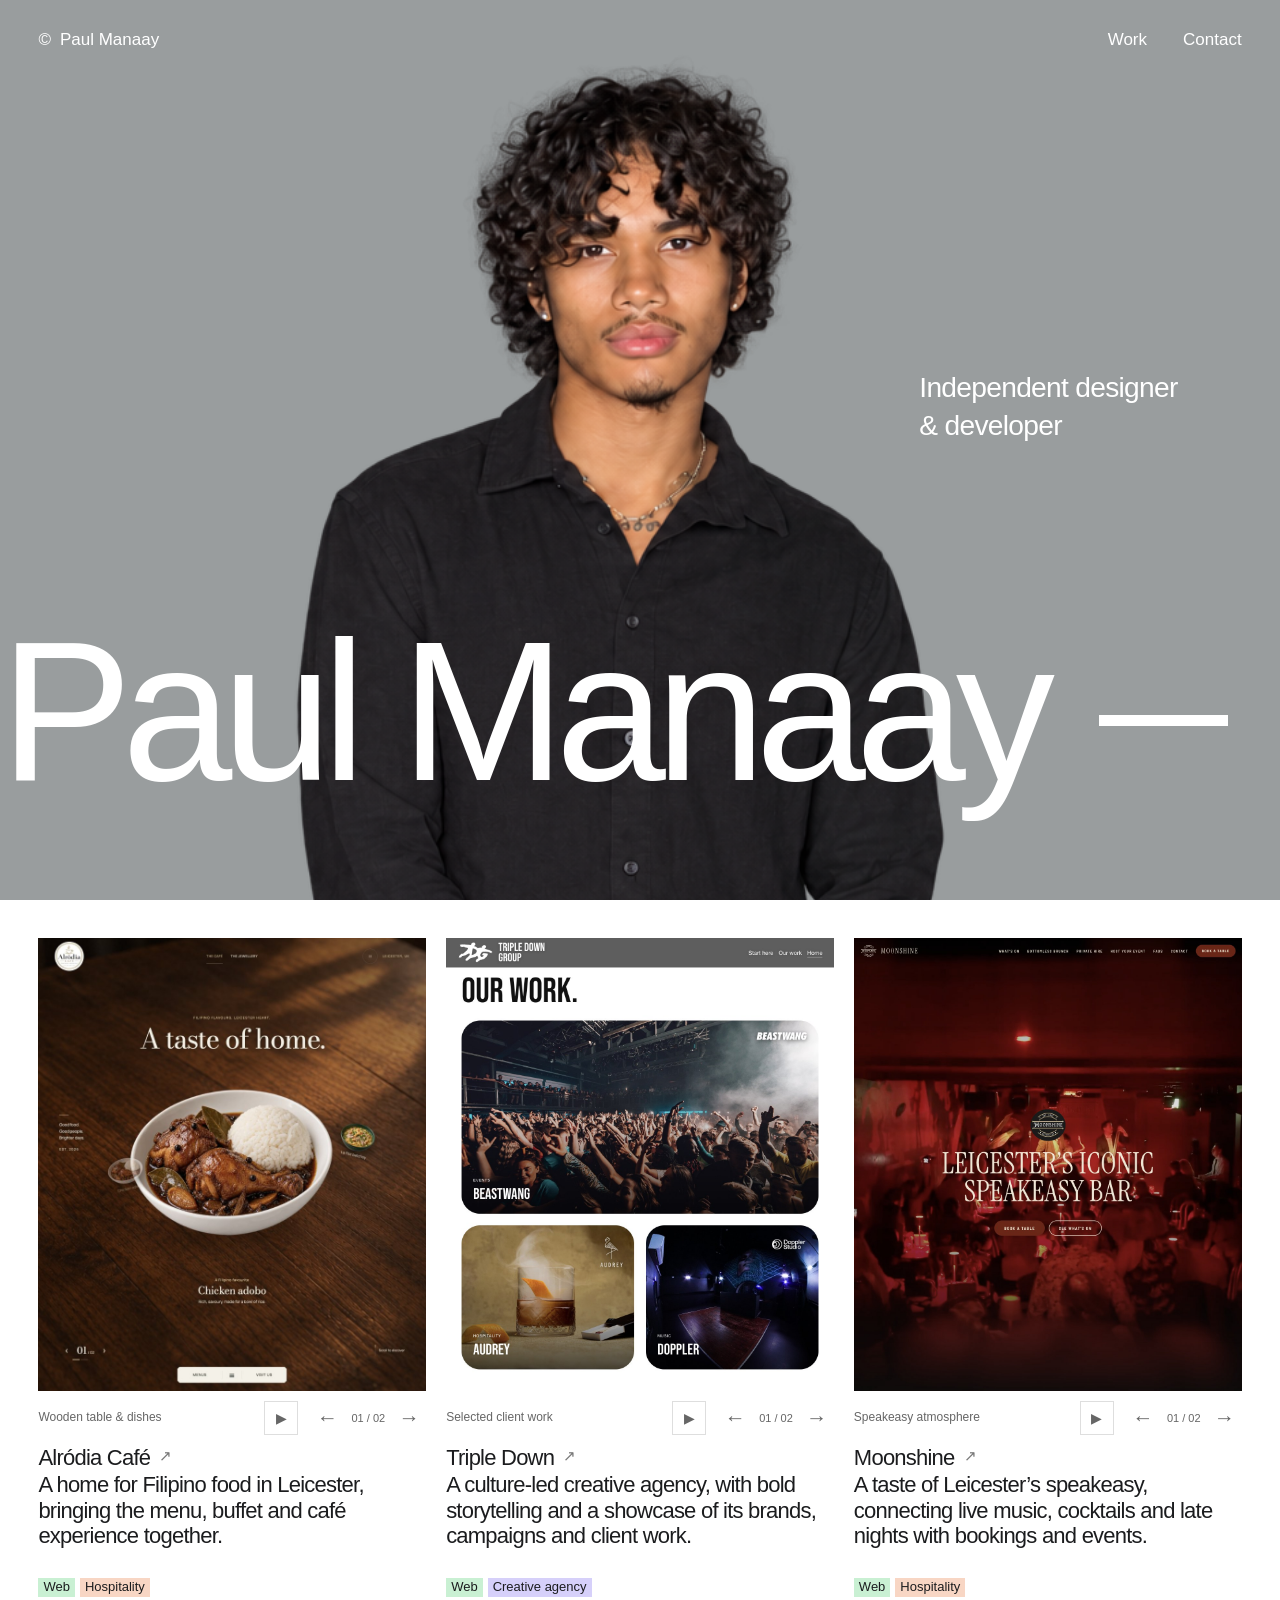
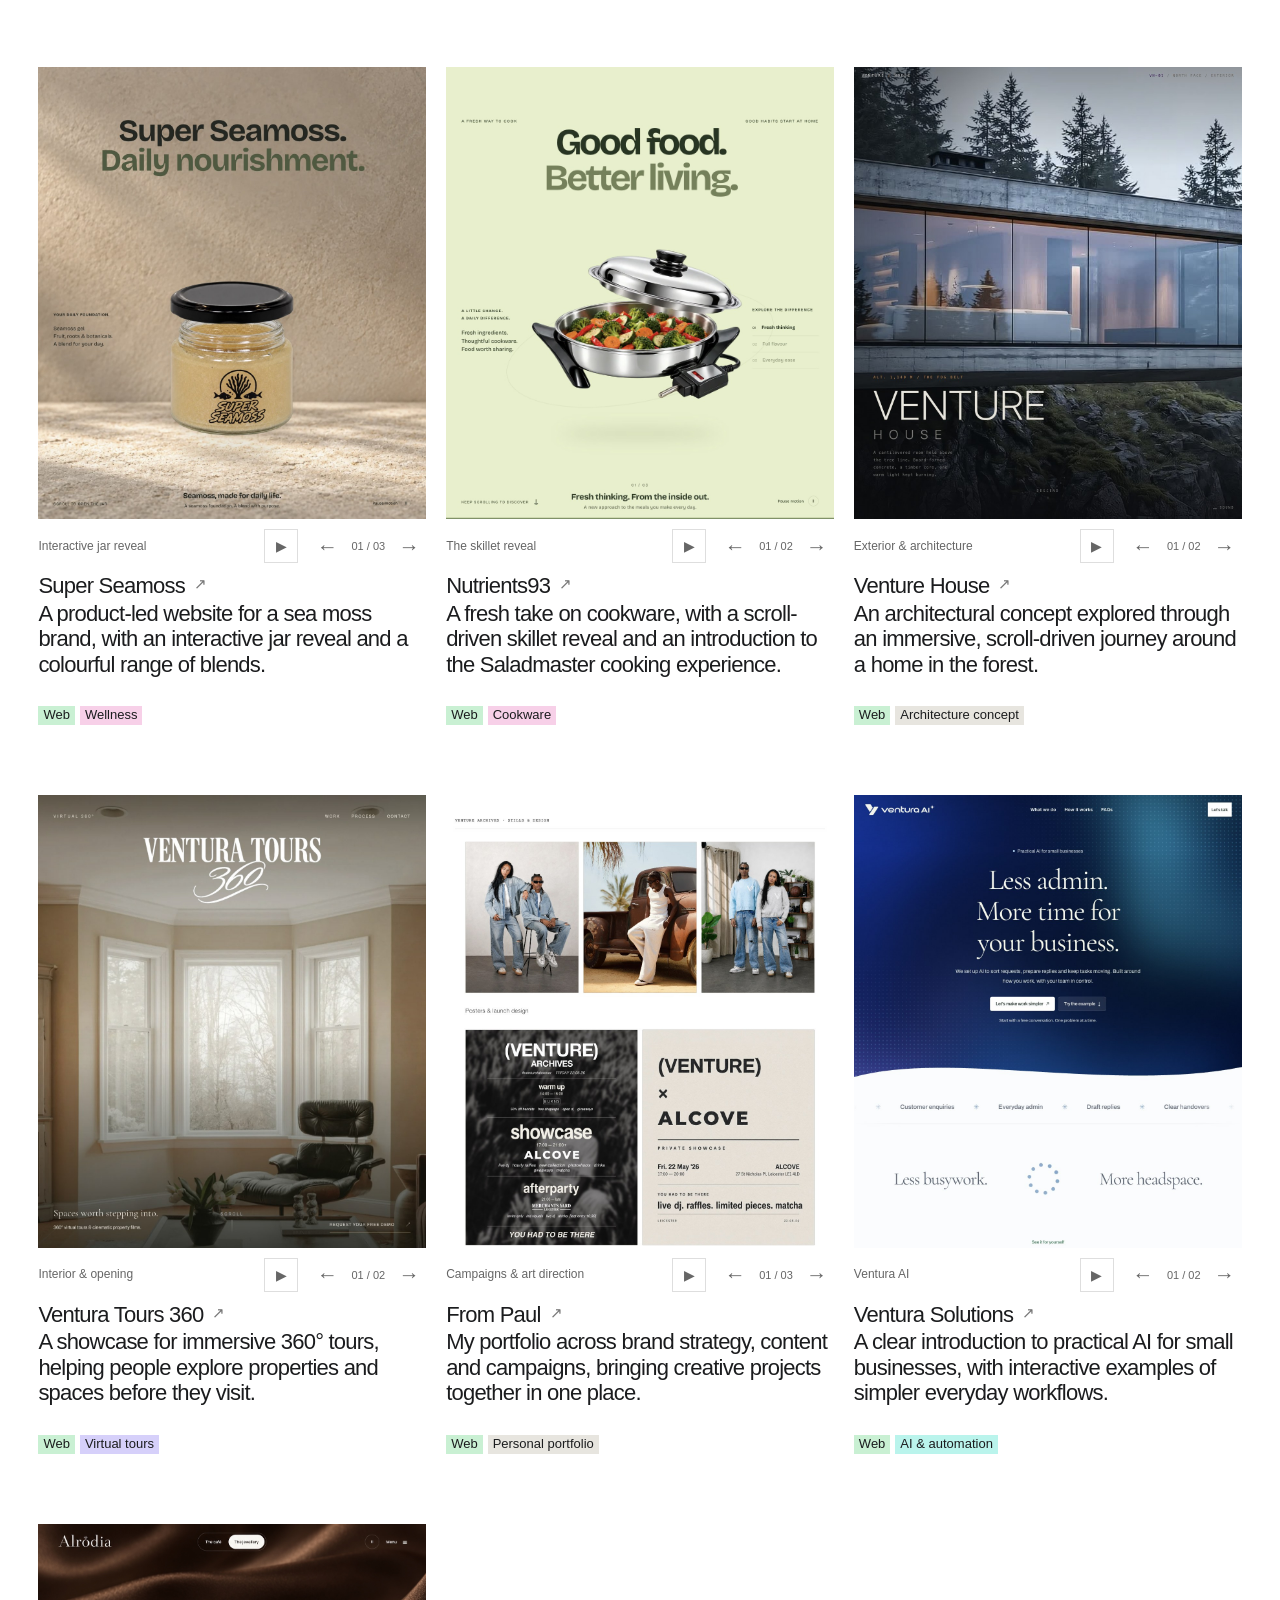
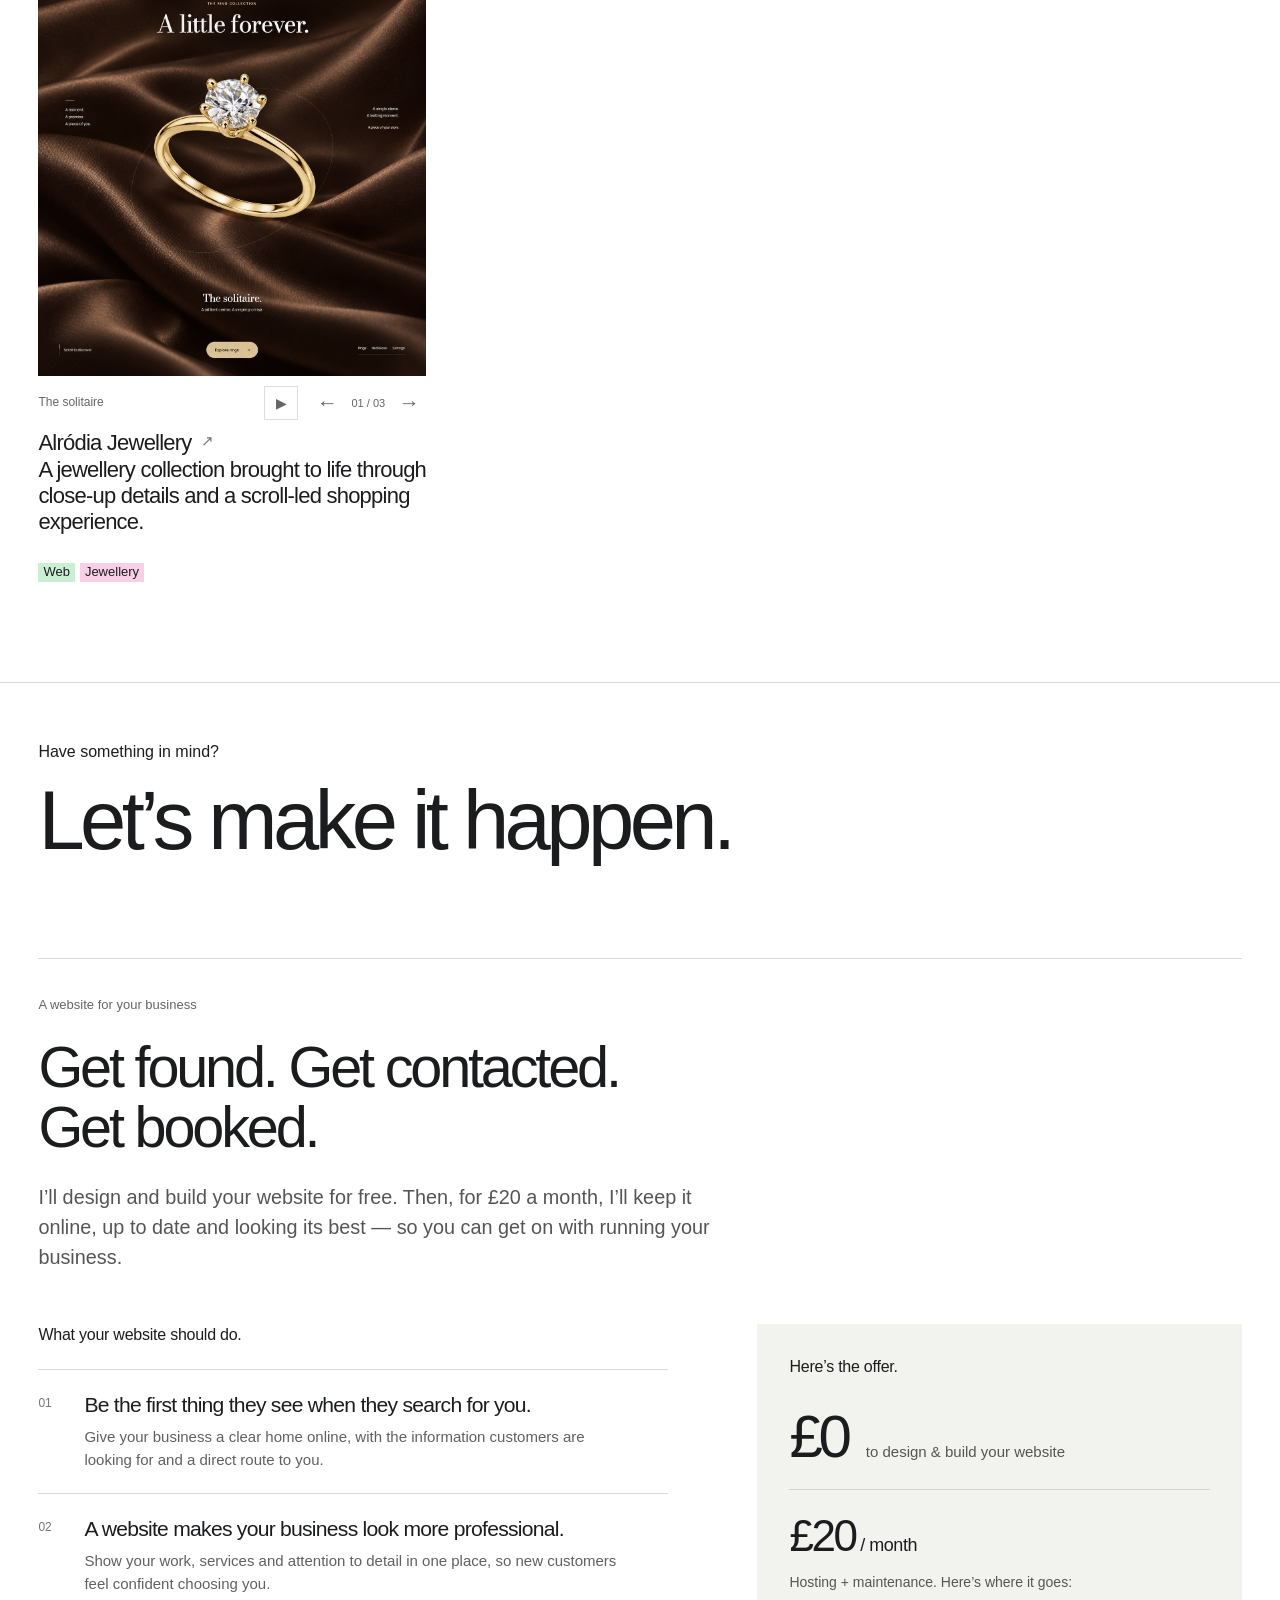
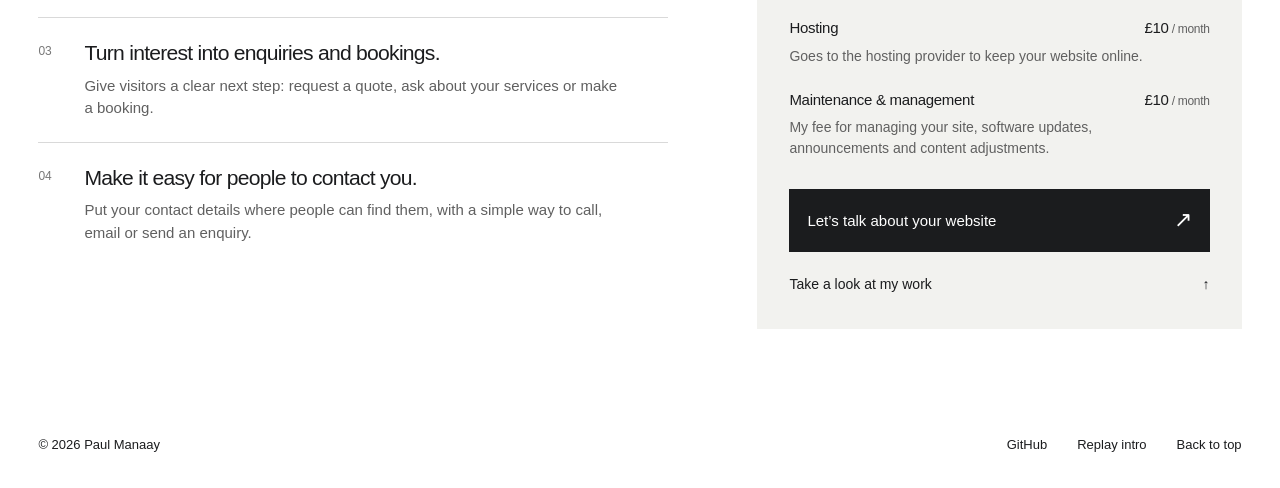
==== commit 32e427ca: "Make website offer copy focus on enquiries and bookings" ====
--- a/offer/index.html
+++ b/offer/index.html
@@ -133,18 +133,18 @@
       <section class="offer" id="offer" aria-labelledby="offer-title" tabindex="-1">
         <div class="offer-heading">
           <p class="offer-eyebrow">A website for your business</p>
-          <h2 id="offer-title">Good at what you do?<br>Your website should show it.</h2>
+          <h2 id="offer-title">Get found. Get contacted.<br>Get booked.</h2>
           <p class="offer-message">I’ll design and build your website for free. Then, for £20 a month, I’ll keep it online, up to date and looking its best — so you can get on with running your business.</p>
         </div>
 
         <div class="offer-content">
           <div class="offer-reasons">
-            <h3>Sound familiar?</h3>
+            <h3>What your website should do.</h3>
             <ol class="offer-painpoints">
-              <li><span class="offer-number" aria-hidden="true">01</span><div><h4>They search for you. They find someone else.</h4><p>Give people a place to find your business, see what you offer and take the next step.</p></div></li>
-              <li><span class="offer-number" aria-hidden="true">02</span><div><h4>Your work is better than your online first impression.</h4><p>A considered website helps people see the quality of your business before they ever walk through the door.</p></div></li>
-              <li><span class="offer-number" aria-hidden="true">03</span><div><h4>You’re answering the same questions in your DMs.</h4><p>Put your services, prices, opening times and latest news in one place, ready whenever someone needs them.</p></div></li>
-              <li><span class="offer-number" aria-hidden="true">04</span><div><h4>They’re interested. Then the conversation goes nowhere.</h4><p>Make it obvious how to enquire, book or get in touch, while your business is still on their mind.</p></div></li>
+              <li><span class="offer-number" aria-hidden="true">01</span><div><h4>Be the first thing they see when they search for you.</h4><p>Give your business a clear home online, with the information customers are looking for and a direct route to you.</p></div></li>
+              <li><span class="offer-number" aria-hidden="true">02</span><div><h4>A website makes your business look more professional.</h4><p>Show your work, services and attention to detail in one place, so new customers feel confident choosing you.</p></div></li>
+              <li><span class="offer-number" aria-hidden="true">03</span><div><h4>Turn interest into enquiries and bookings.</h4><p>Give visitors a clear next step: request a quote, ask about your services or make a booking.</p></div></li>
+              <li><span class="offer-number" aria-hidden="true">04</span><div><h4>Make it easy for people to contact you.</h4><p>Put your contact details where people can find them, with a simple way to call, email or send an enquiry.</p></div></li>
             </ol>
           </div>
 
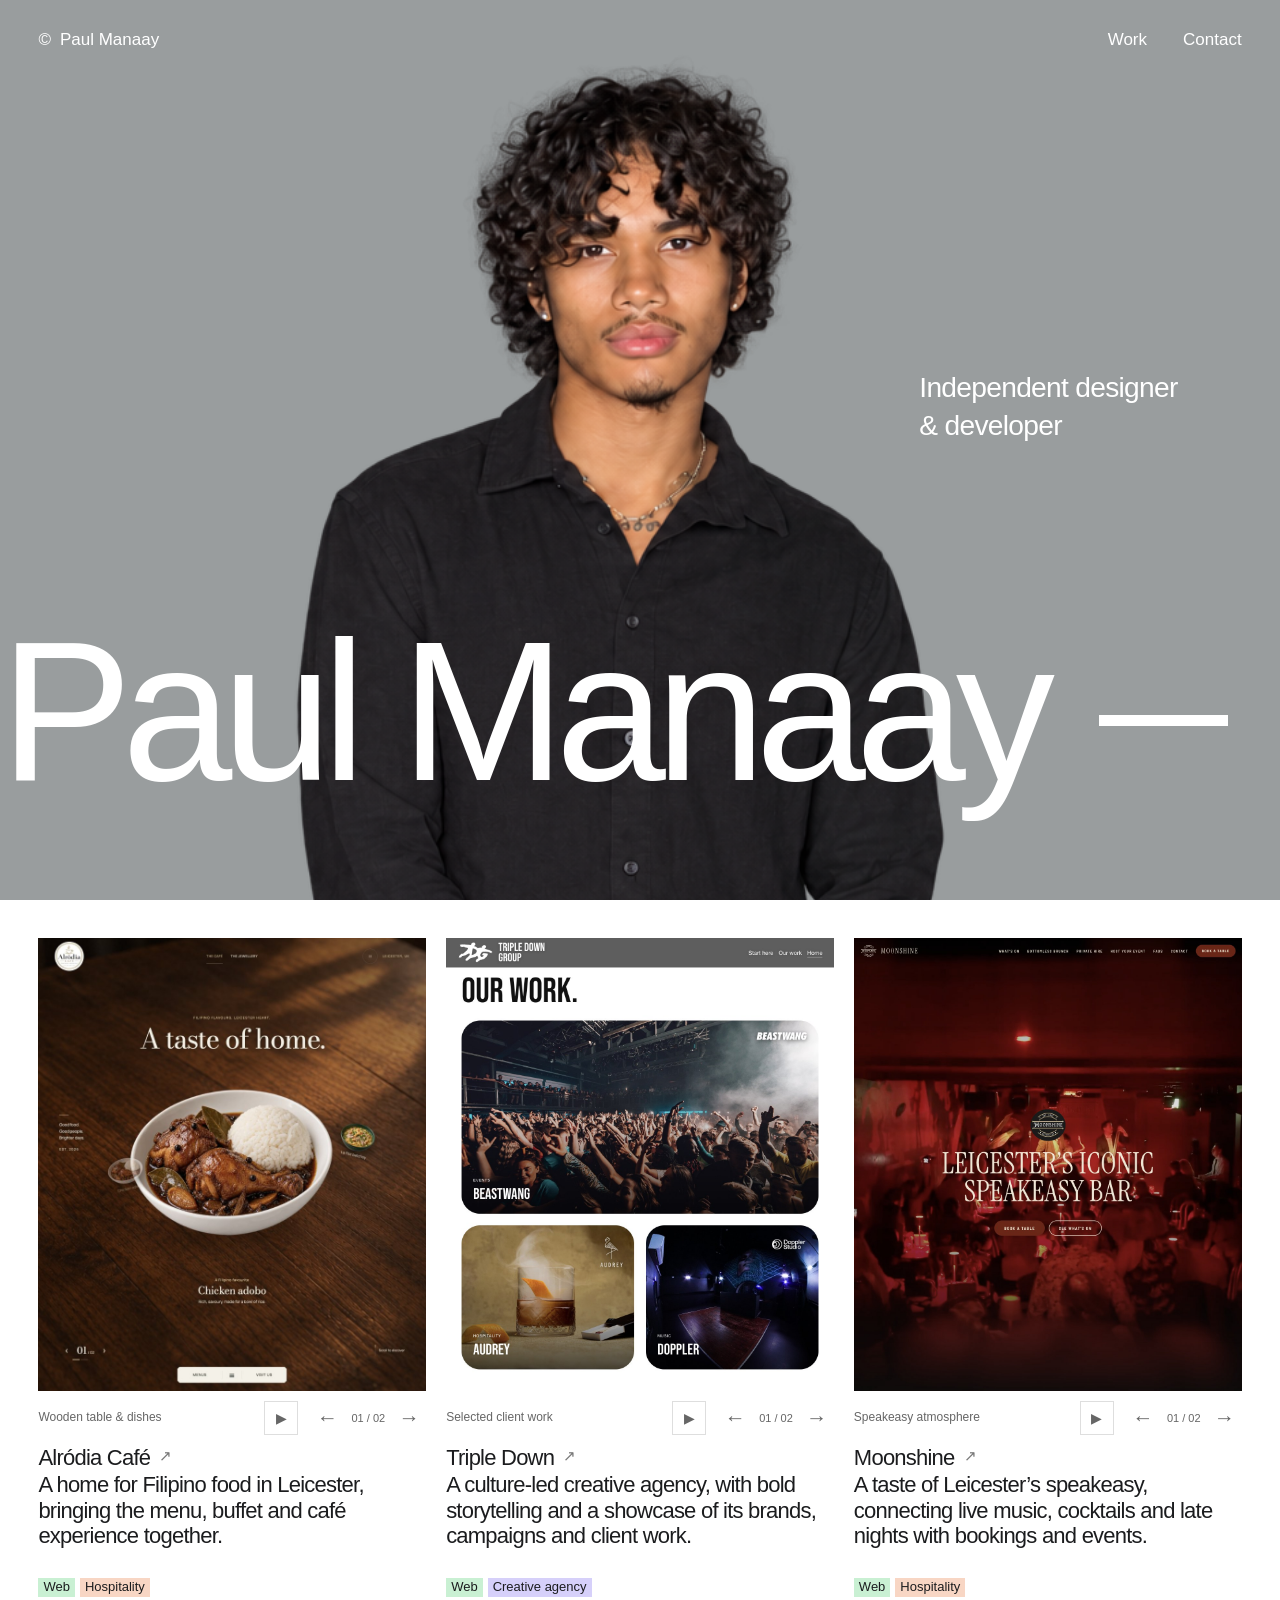
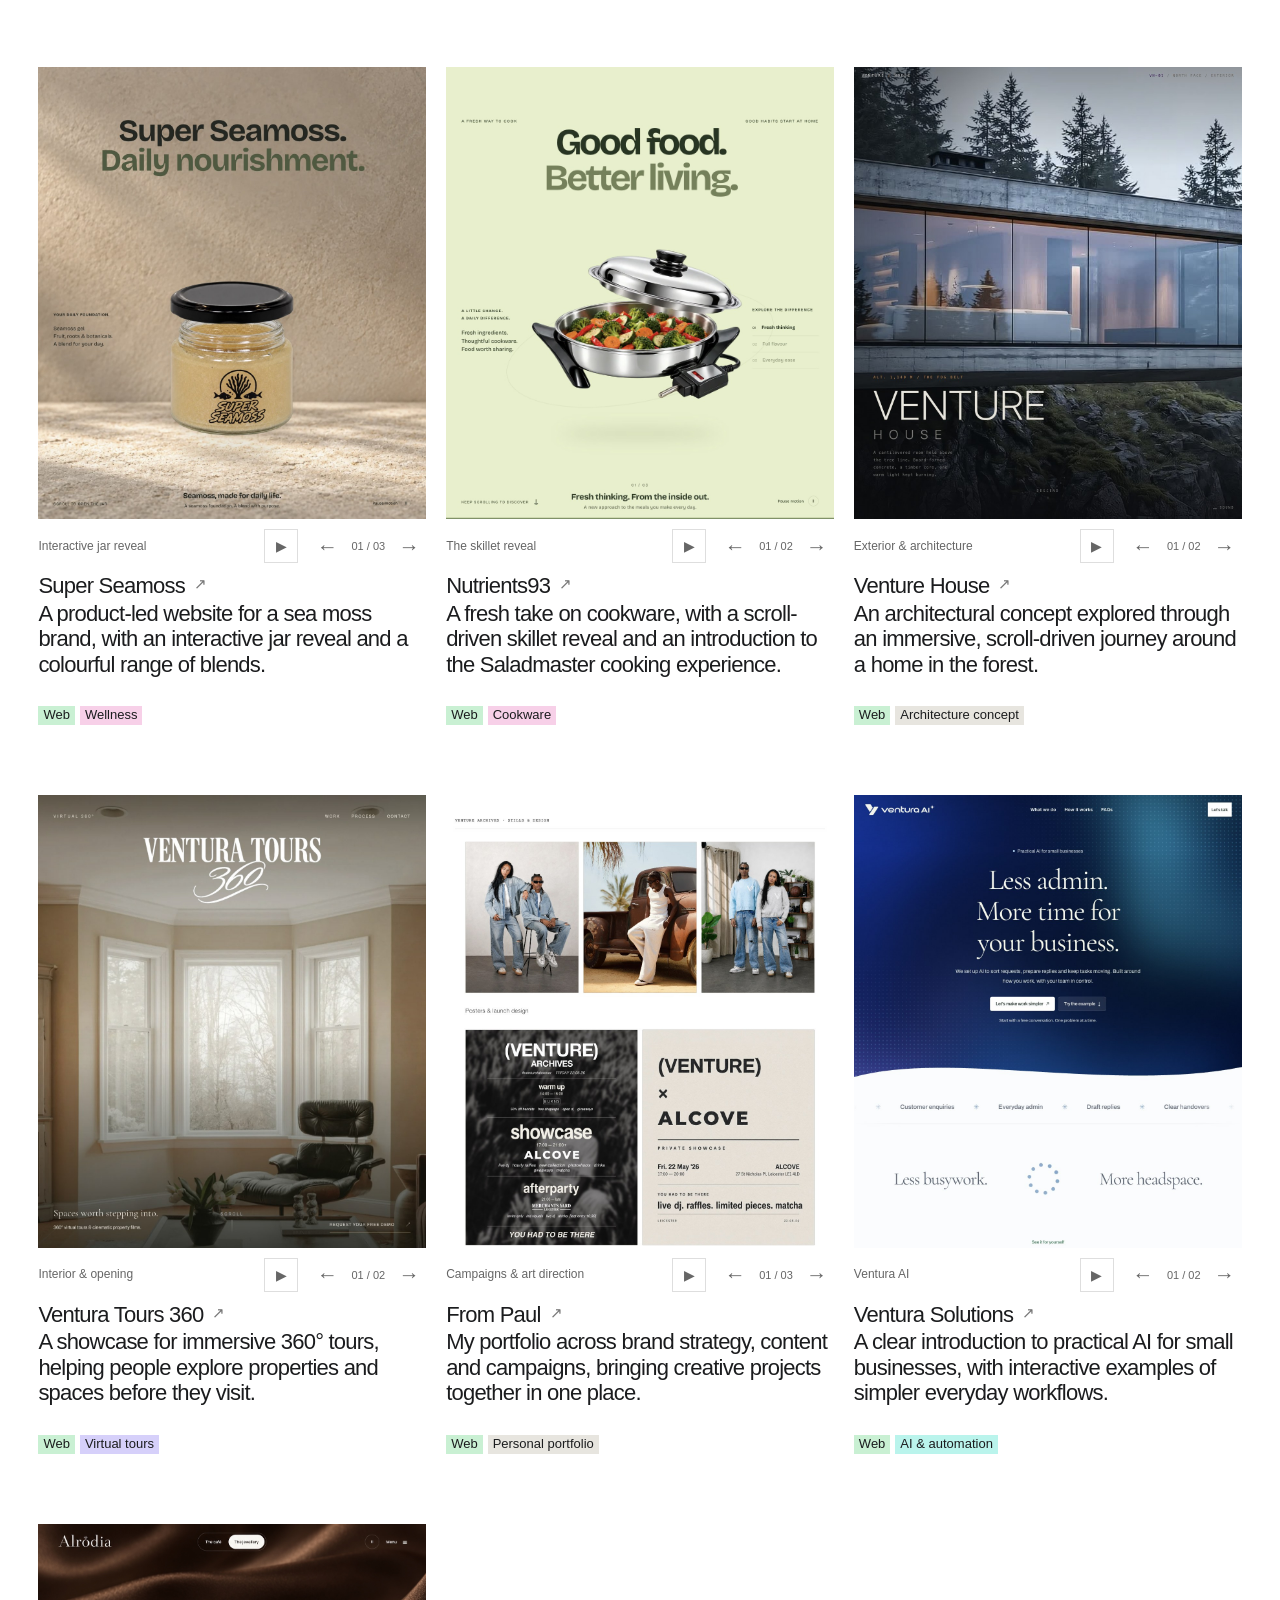
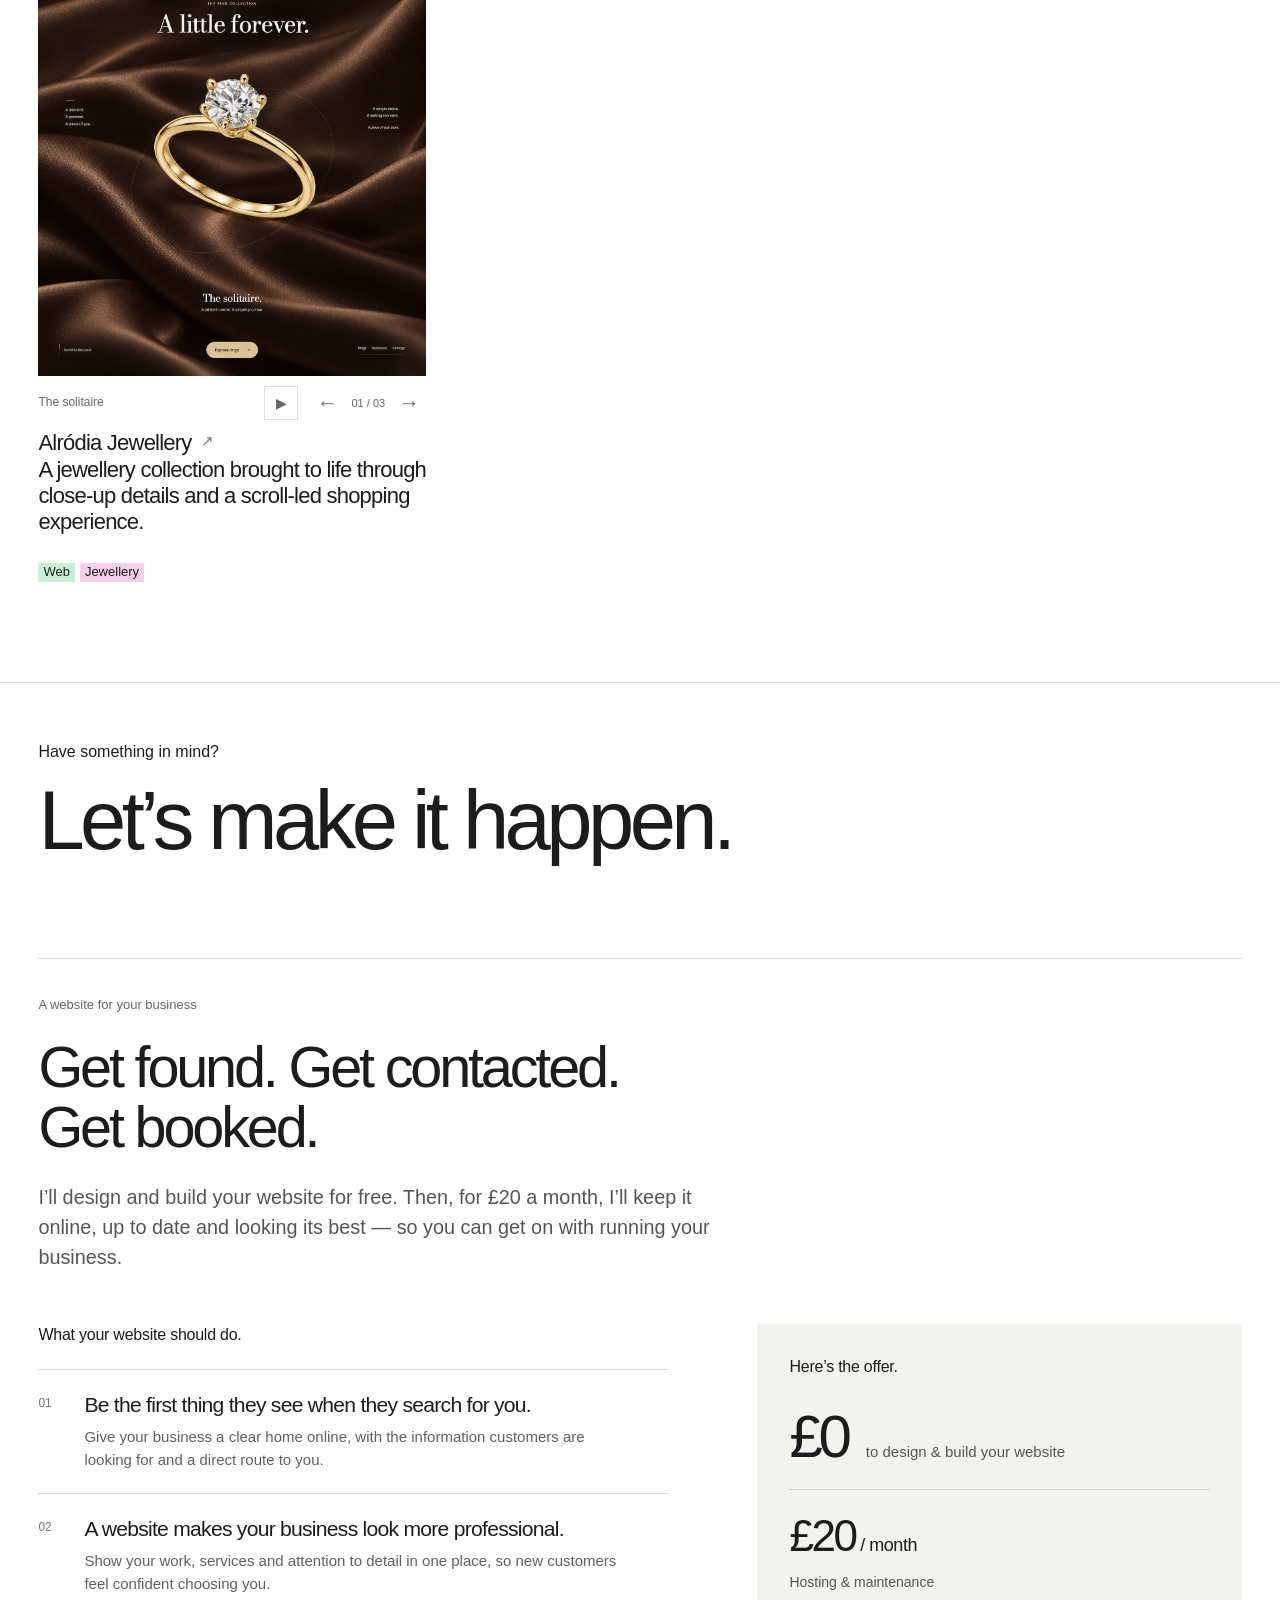
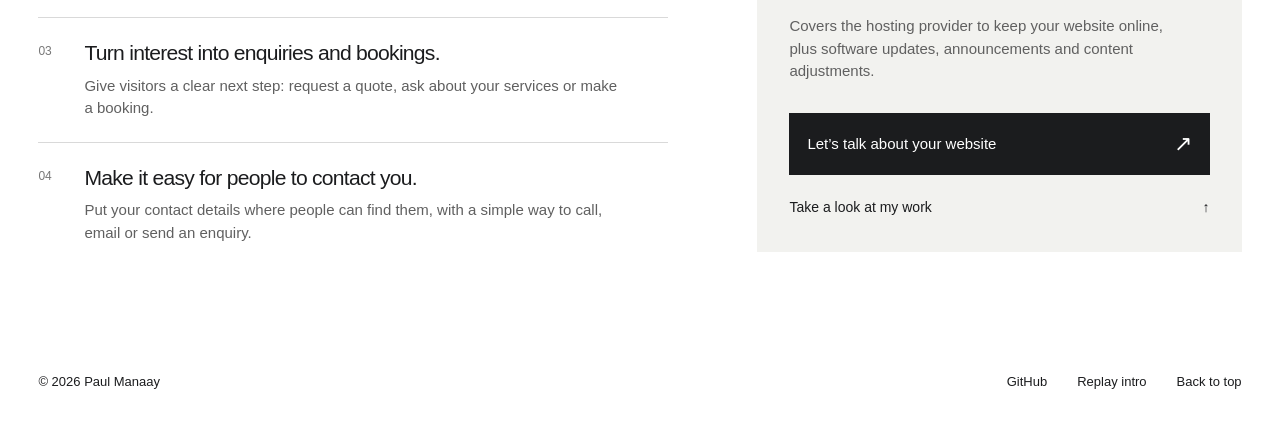
==== commit efc539da: "Combine hosting and maintenance into one monthly offer" ====
--- a/offer/index.html
+++ b/offer/index.html
@@ -4,7 +4,7 @@
   <meta charset="utf-8">
   <meta name="viewport" content="width=device-width,initial-scale=1">
   <meta name="theme-color" content="#999d9e">
-  <meta name="description" content="A website designed and built for free. £20 a month: £10 hosting and £10 maintenance. See Paul Manaay’s work and get in touch.">
+  <meta name="description" content="A website designed and built for free. £20 a month for hosting and maintenance. See Paul Manaay’s work and get in touch.">
   <title>Free website build · £20/month | Paul Manaay</title>
   <link rel="icon" type="image/svg+xml" href="data:image/svg+xml,%3Csvg xmlns='http://www.w3.org/2000/svg' viewBox='0 0 64 64'%3E%3Crect width='64' height='64' rx='32' fill='%231b1c1e'/%3E%3Ctext x='32' y='43' fill='white' font-family='Arial,sans-serif' font-size='32' text-anchor='middle'%3EP%3C/text%3E%3C/svg%3E">
   <link rel="preload" as="image" href="../assets/paul-studio-cutout-v2.png" fetchpriority="high">
@@ -151,11 +151,8 @@
           <aside class="offer-pricing" aria-labelledby="offer-pricing-title">
             <h3 id="offer-pricing-title">Here’s the offer.</h3>
             <div class="offer-build"><strong>£0</strong><span>to design &amp; build your website</span></div>
-            <div class="offer-monthly"><strong>£20<span> / month</span></strong><p>Hosting + maintenance. Here’s where it goes:</p></div>
-            <dl class="offer-breakdown">
-              <div><dt><span>Hosting</span><strong>£10<span> / month</span></strong></dt><dd>Goes to the hosting provider to keep your website online.</dd></div>
-              <div><dt><span>Maintenance &amp; management</span><strong>£10<span> / month</span></strong></dt><dd>My fee for managing your site, software updates, announcements and content adjustments.</dd></div>
-            </dl>
+            <div class="offer-monthly"><strong>£20<span> / month</span></strong><p>Hosting &amp; maintenance</p></div>
+            <p class="offer-includes">Covers the hosting provider to keep your website online, plus software updates, announcements and content adjustments.</p>
             <a class="offer-cta" href="mailto:frompaulxam@gmail.com?subject=Let%E2%80%99s%20talk%20about%20your%20website%20offer">Let’s talk about your website <span aria-hidden="true">↗</span></a>
             <a class="offer-work-link" href="#work">Take a look at my work <span aria-hidden="true">↑</span></a>
           </aside>
--- a/style.css
+++ b/style.css
@@ -47,16 +47,11 @@
 .offer-monthly>strong{font-size:44px;line-height:1.1;font-weight:400;letter-spacing:-.055em}
 .offer-monthly>strong>span{font-size:18px;letter-spacing:-.025em}
 .offer-monthly p{font-size:14px;line-height:1.5;color:#555;margin:12px 0 0}
-.offer-breakdown{margin:24px 0 30px}
-.offer-breakdown>div+div{margin-top:22px}
-.offer-breakdown dt{display:flex;justify-content:space-between;flex-wrap:wrap;gap:4px 16px;font-size:15px;line-height:1.5;letter-spacing:-.02em}
-.offer-breakdown strong{font-weight:400;white-space:nowrap}
-.offer-breakdown strong span{font-size:12px;color:#606060}
-.offer-breakdown dd{font-size:14px;line-height:1.5;color:#606060;margin:6px 0 0;max-width:380px}
+.offer-includes{margin:22px 0 30px;font-size:15px;line-height:1.5;color:#606060;max-width:380px}
 .offer-cta{display:flex;align-items:center;justify-content:space-between;gap:12px;min-height:54px;padding:16px 18px;background:var(--ink);color:white;font-size:15px;line-height:1.4;transition:background .2s ease}
 .offer-cta:hover{background:#414345}
 .offer-cta>span{font-size:22px}
 .offer-work-link{display:flex;align-items:center;justify-content:space-between;gap:12px;margin-top:8px;padding:14px 0 2px;font-size:14px;line-height:1.5}
 .offer-work-link:hover{text-decoration:underline;text-underline-offset:4px}
 @media(max-width:800px){.offer-content{grid-template-columns:1fr;gap:35px;margin-top:38px}.offer-pricing{max-width:640px;width:100%}.offer-message{max-width:580px}.offer-painpoints h4{font-size:22px}}
-@media(max-width:480px){.offer{scroll-margin-top:24px;padding-top:28px}.offer-eyebrow{margin-bottom:22px}.offer-heading h2{font-size:39px}.offer-message{margin-top:22px;font-size:17px}.offer-painpoints li{gap:10px;grid-template-columns:22px 1fr;padding:21px 0}.offer-painpoints h4{font-size:21px}.offer-pricing{padding:25px 22px}.offer-breakdown dt{font-size:14px}}
+@media(max-width:480px){.offer{scroll-margin-top:24px;padding-top:28px}.offer-eyebrow{margin-bottom:22px}.offer-heading h2{font-size:39px}.offer-message{margin-top:22px;font-size:17px}.offer-painpoints li{gap:10px;grid-template-columns:22px 1fr;padding:21px 0}.offer-painpoints h4{font-size:21px}.offer-pricing{padding:25px 22px}}
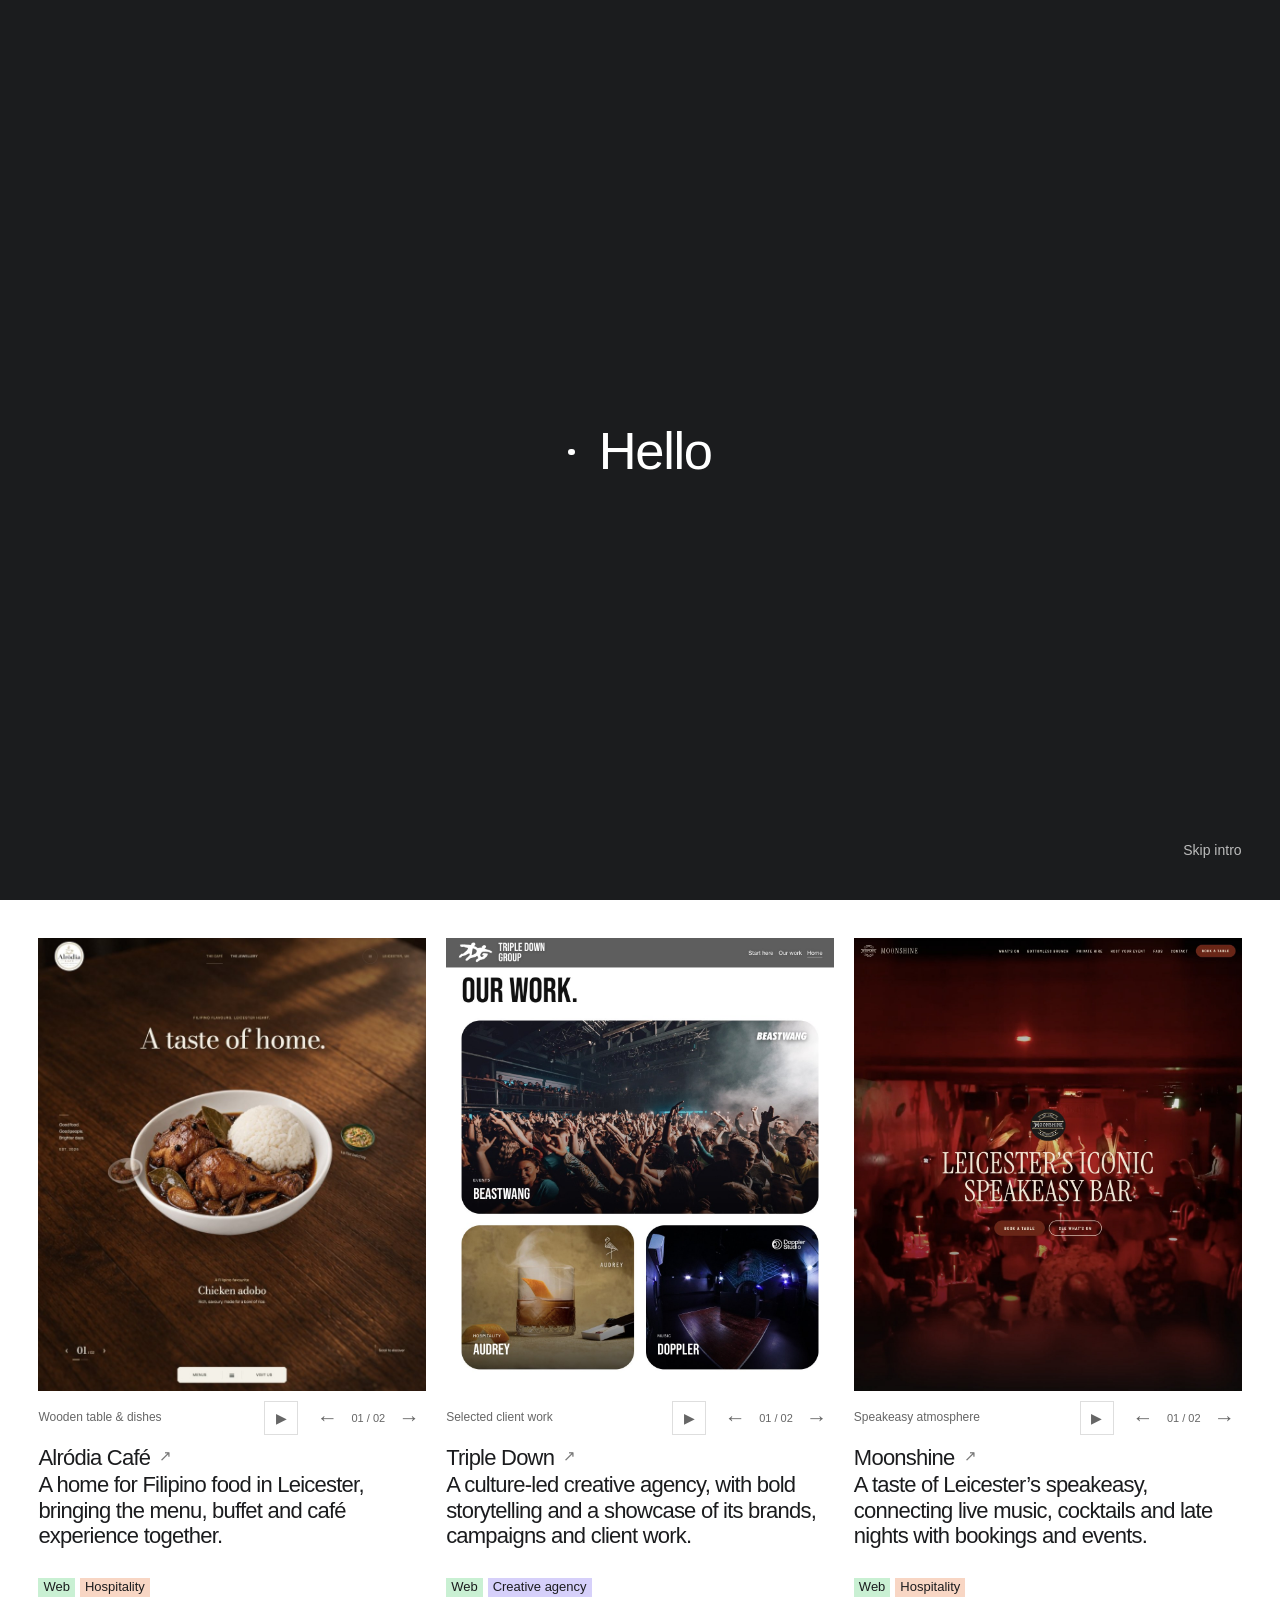
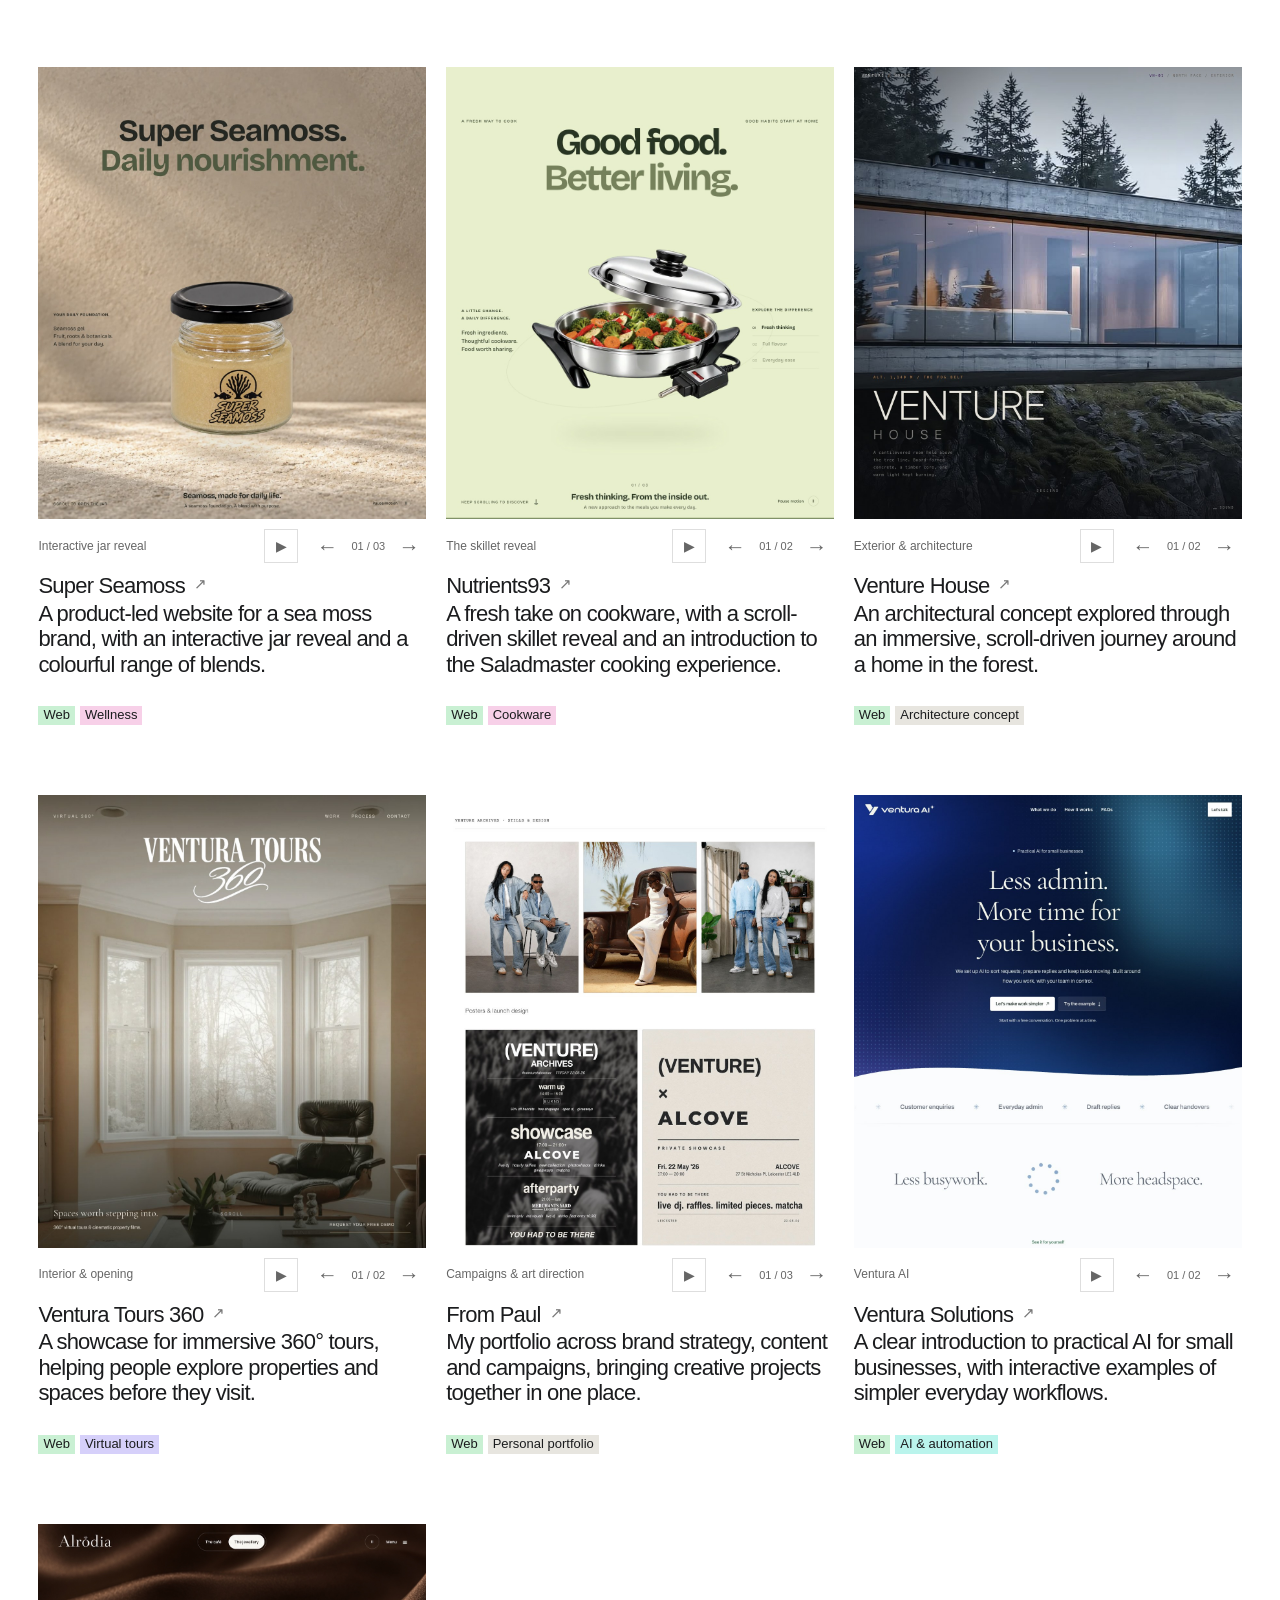
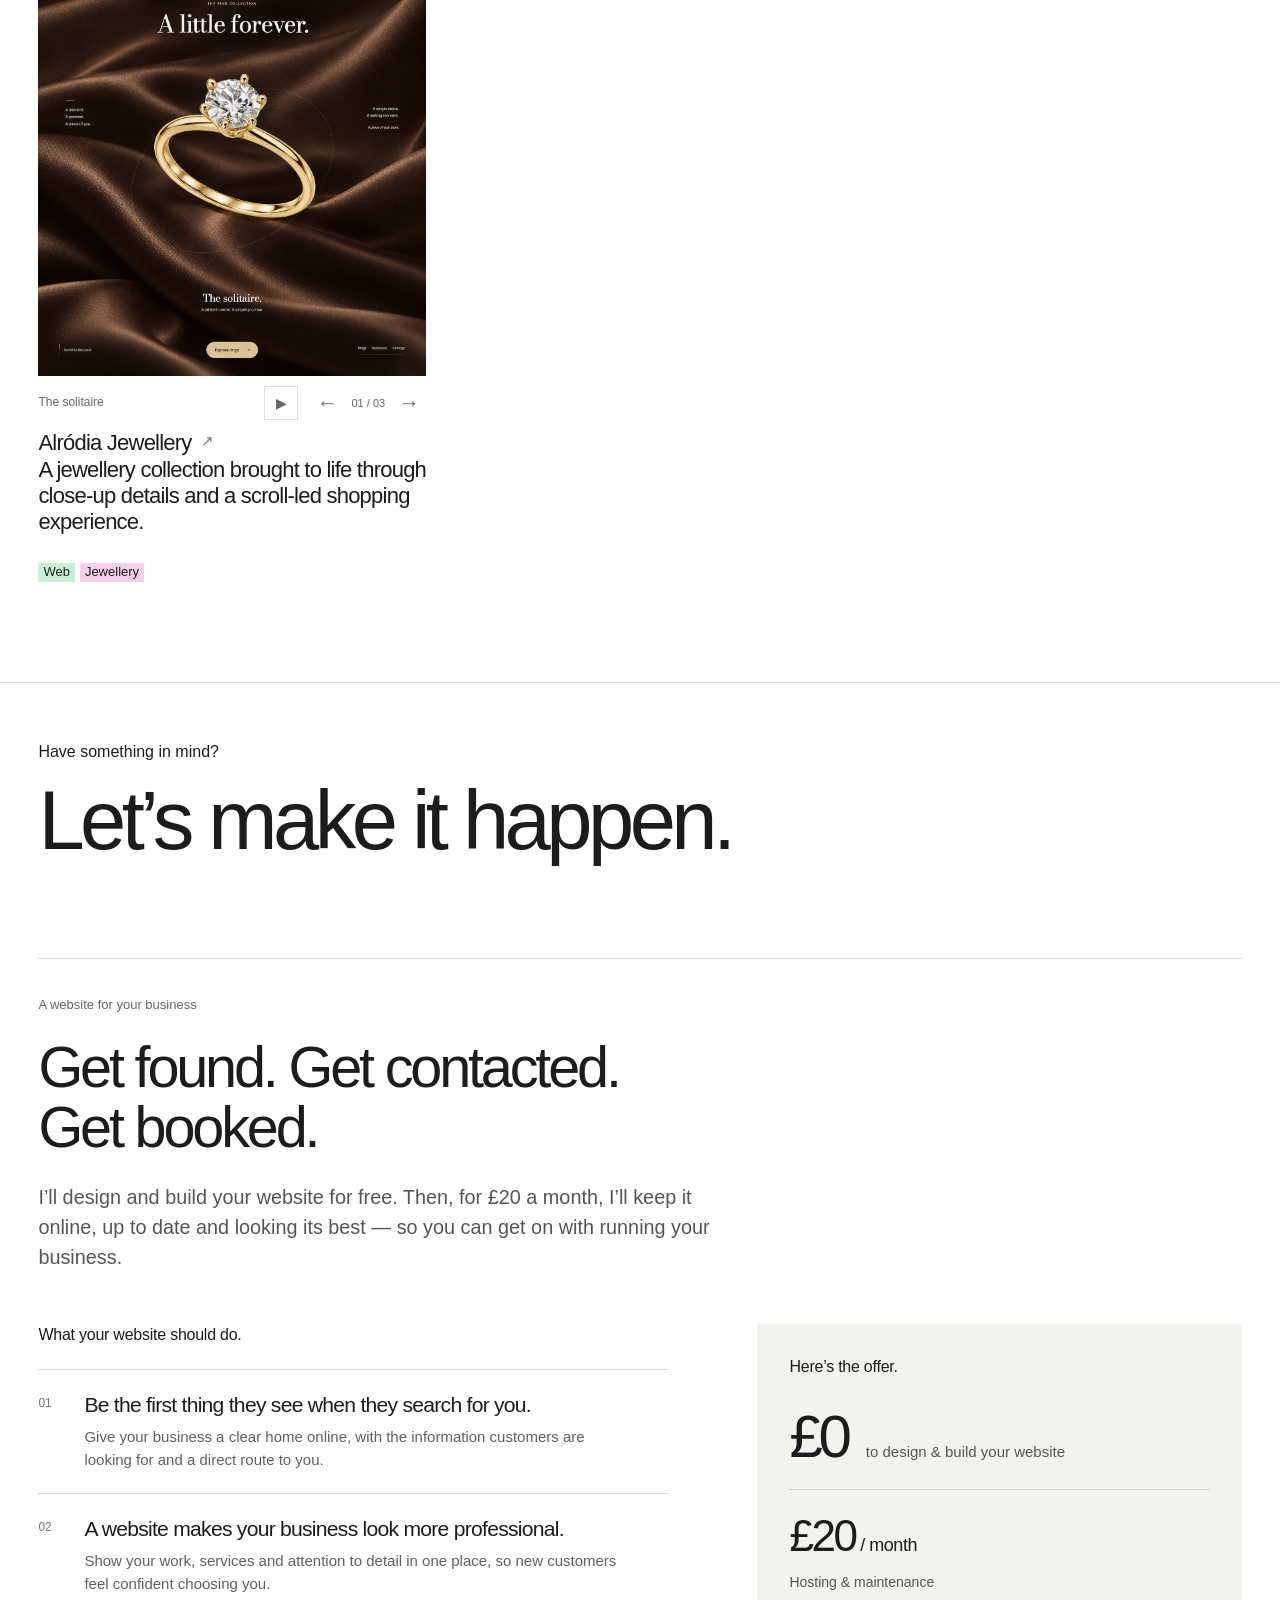
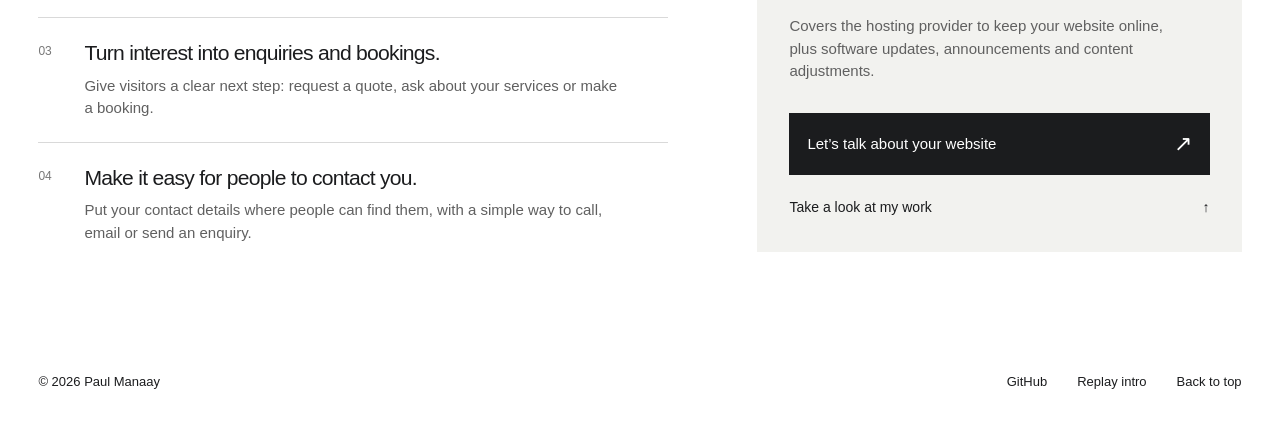
==== commit db89f21b: "Restore original photo on light grey using an alpha mask" ====
--- a/offer/index.html
+++ b/offer/index.html
@@ -7,8 +7,9 @@
   <meta name="description" content="A website designed and built for free. £20 a month for hosting and maintenance. See Paul Manaay’s work and get in touch.">
   <title>Free website build · £20/month | Paul Manaay</title>
   <link rel="icon" type="image/svg+xml" href="data:image/svg+xml,%3Csvg xmlns='http://www.w3.org/2000/svg' viewBox='0 0 64 64'%3E%3Crect width='64' height='64' rx='32' fill='%231b1c1e'/%3E%3Ctext x='32' y='43' fill='white' font-family='Arial,sans-serif' font-size='32' text-anchor='middle'%3EP%3C/text%3E%3C/svg%3E">
-  <link rel="preload" as="image" href="../assets/paul-studio-cutout-v2.png" fetchpriority="high">
-  <link rel="stylesheet" href="../style.css">
+  <link rel="preload" as="image" href="../assets/paul-original.jpg" fetchpriority="high">
+  <link rel="preload" as="image" href="../assets/paul-original-mask.png" fetchpriority="high">
+  <link rel="stylesheet" href="../style.css?v=original-photo-1">
   <script src="../app.js" defer></script>
 </head>
 <body>
@@ -19,7 +20,7 @@
   <a class="skip-link" href="#work">Skip to websites</a>
   <main>
     <section class="hero" id="top" aria-label="Paul Manaay, designer and developer">
-      <img class="hero-portrait" src="../assets/paul-studio-cutout-v2.png" alt="Paul Manaay in a black shirt against a light grey studio background" width="1536" height="1024" fetchpriority="high">
+      <img class="hero-portrait" src="../assets/paul-original.jpg" alt="Paul Manaay in his original photograph, wearing a black shirt against a light grey background" width="1075" height="1075" fetchpriority="high">
       <header class="site-header">
         <a class="wordmark" href="#top" aria-label="Paul Manaay home">© <span>Paul Manaay</span></a>
         <nav aria-label="Main navigation"><a href="#work">Work</a><a href="mailto:frompaulxam@gmail.com">Contact</a></nav>
--- a/style.css
+++ b/style.css
@@ -1,7 +1,7 @@
 :root{font-family:"Helvetica Neue",Helvetica,Arial,sans-serif;color:#1b1c1e;background:#fff;font-synthesis:none;--paper:#fff;--ink:#1b1c1e;--line:#d9d9d9;--gutter:clamp(20px,3vw,56px);scroll-behavior:smooth}
 *{box-sizing:border-box}body{margin:0}button,a{-webkit-tap-highlight-color:transparent}a{color:inherit;text-decoration:none}button{font:inherit;color:inherit;cursor:pointer}button:focus-visible,a:focus-visible{outline:2px solid currentColor;outline-offset:6px}button:active{transform:translateY(1px)}.sr-only{position:absolute;width:1px;height:1px;padding:0;margin:-1px;overflow:hidden;clip:rect(0,0,0,0);white-space:nowrap;border:0}.skip-link{position:fixed;z-index:100;left:20px;top:20px;padding:15px 22px;background:white;color:#111;transform:translateY(-150%)}.skip-link:focus{transform:none}
-.hero{position:relative;isolation:isolate;min-height:360px;height:100svh;height:100dvh;overflow:hidden;background:#999d9e;color:white}/* Scale from hero height so wider windows add space instead of enlarging Paul. */
-.hero-portrait{position:absolute;top:0;left:50%;z-index:-2;width:auto;max-width:none;height:155%;translate:-50% 0;object-fit:contain;transform-origin:center 5%;pointer-events:none}.site-header{position:absolute;top:0;left:0;right:0;display:flex;align-items:center;justify-content:space-between;padding:28px var(--gutter);font-size:17px;line-height:1.4}.wordmark{display:flex;gap:9px}.site-header nav{display:flex;gap:36px}.site-header a{position:relative}.site-header nav a:after{content:"";position:absolute;left:0;right:0;bottom:-7px;height:1px;background:currentColor;transform:scaleX(0);transition:transform .25s}.site-header nav a:hover:after{transform:scaleX(1)}.hero-role{position:absolute;right:8%;top:41%;font-size:clamp(23px,2.2vw,36px);line-height:1.35;font-weight:400;letter-spacing:-.025em;margin:0}.name-marquee{position:absolute;left:0;right:0;bottom:8%;overflow:hidden;pointer-events:none}.name-track{display:flex;width:max-content;will-change:transform;animation:nameMove 27s linear infinite}.name-track span{white-space:nowrap;font-size:clamp(100px,15.5vw,310px);font-weight:400;line-height:1.18;letter-spacing:-.052em}.name-track i{font-style:normal;font-weight:300;display:inline-block;margin-left:.05em}
+.hero{position:relative;isolation:isolate;min-height:360px;height:100svh;height:100dvh;overflow:hidden;background:#999d9e;color:white}/* Display the original photograph through an alpha mask; never regenerate the face. */
+.hero-portrait{position:absolute;top:-40%;left:50%;z-index:-2;width:auto;max-width:none;height:155%;translate:-54% 0;object-fit:contain;transform-origin:center 5%;pointer-events:none;-webkit-mask:url("assets/paul-original-mask.png") center / 100% 100% no-repeat;mask:url("assets/paul-original-mask.png") center / 100% 100% no-repeat;mask-mode:alpha}.site-header{position:absolute;top:0;left:0;right:0;display:flex;align-items:center;justify-content:space-between;padding:28px var(--gutter);font-size:17px;line-height:1.4}.wordmark{display:flex;gap:9px}.site-header nav{display:flex;gap:36px}.site-header a{position:relative}.site-header nav a:after{content:"";position:absolute;left:0;right:0;bottom:-7px;height:1px;background:currentColor;transform:scaleX(0);transition:transform .25s}.site-header nav a:hover:after{transform:scaleX(1)}.hero-role{position:absolute;right:8%;top:41%;font-size:clamp(23px,2.2vw,36px);line-height:1.35;font-weight:400;letter-spacing:-.025em;margin:0}.name-marquee{position:absolute;left:0;right:0;bottom:8%;overflow:hidden;pointer-events:none}.name-track{display:flex;width:max-content;will-change:transform;animation:nameMove 27s linear infinite}.name-track span{white-space:nowrap;font-size:clamp(100px,15.5vw,310px);font-weight:400;line-height:1.18;letter-spacing:-.052em}.name-track i{font-style:normal;font-weight:300;display:inline-block;margin-left:.05em}
 .work{padding:var(--gutter) var(--gutter) 100px;scroll-margin-top:15px}.project-grid{display:grid;grid-template-columns:repeat(3,minmax(0,1fr));gap:70px 20px}.project{display:flex;flex-direction:column;min-width:0}.project-image{position:relative;flex-shrink:0;aspect-ratio:6/7;overflow:hidden;background:#f0f0f0}.project-image>img{display:block;width:100%;height:100%;object-fit:cover;object-position:top;transition:transform .7s cubic-bezier(.2,.7,.3,1),filter .4s}.project:hover .project-image>img{transform:scale(1.035);filter:brightness(.93)}.visit{position:absolute;left:50%;top:50%;transform:translate(-50%,-40%);background:white;color:#191919;padding:16px 23px;border-radius:100px;white-space:nowrap;opacity:0;transition:opacity .25s,transform .25s;font-size:14px}.project:hover .visit,.project:focus-visible .visit{opacity:1;transform:translate(-50%,-50%)} .project-caption{display:flex;flex:1;flex-direction:column;padding:23px 0 0}.project-caption h3,.project-caption p{font-size:clamp(21px,1.72vw,30px);line-height:1.16;letter-spacing:-.035em;font-weight:400;margin:0}.project-caption p{margin-top:2px;max-width:30em}.project-tags{display:flex;align-items:center;flex-wrap:wrap;gap:5px;margin-top:auto;padding-top:29px;font-size:13px;line-height:1.3;letter-spacing:0}.project-tags span{padding:1px 5px}.tag-web{background:#c9f0d3}.tag-hospitality{background:#f8d6c4}.tag-retail{background:#f7d0e8}.tag-creative{background:#d6d0fa}.tag-concept{background:#e7e5df}.tag-technology{background:#baf4ec}
 
 .footer{padding:60px var(--gutter) 28px;border-top:1px solid var(--line)}.footer>p{font-size:16px;margin:0 0 12px}.contact-link{display:inline-block;font-size:clamp(36px,6.5vw,110px);letter-spacing:-.055em;line-height:1.15}.contact-link:hover{text-decoration:underline;text-decoration-thickness:2px;text-underline-offset:8px}.footer-bottom{display:flex;gap:30px;align-items:center;font-size:13px;margin-top:100px}.footer-bottom>span{margin-right:auto}.replay-intro{background:none;border:0;padding:8px 0}.footer-bottom a:hover,.replay-intro:hover{text-decoration:underline}
@@ -18,7 +18,7 @@
 @media(max-width:639px){.preview-controls button{width:44px;height:44px}}
 
 /* Portrait windows keep a little extra headroom and place the role below the name. */
-@media(max-aspect-ratio:1/1){.hero-portrait{top:4%;height:145%}.name-marquee{top:49%;bottom:auto}.name-track span{font-size:24vw}.hero-role{left:var(--gutter);right:auto;top:auto;bottom:17%;font-size:clamp(24px,3.5vw,36px)}}
+@media(max-aspect-ratio:1/1){.hero-portrait{top:-35%;height:145%}.name-marquee{top:49%;bottom:auto}.name-track span{font-size:24vw}.hero-role{left:var(--gutter);right:auto;top:auto;bottom:17%;font-size:clamp(24px,3.5vw,36px)}}
 @media(max-width:639px) and (min-aspect-ratio:1/1){.hero-role{left:auto;right:var(--gutter);top:35%;bottom:auto;font-size:20px}.name-track span{font-size:19vw}.site-header{padding-top:18px}}
 
 @media(prefers-reduced-motion:reduce){.name-track span{font-size:14vw}}
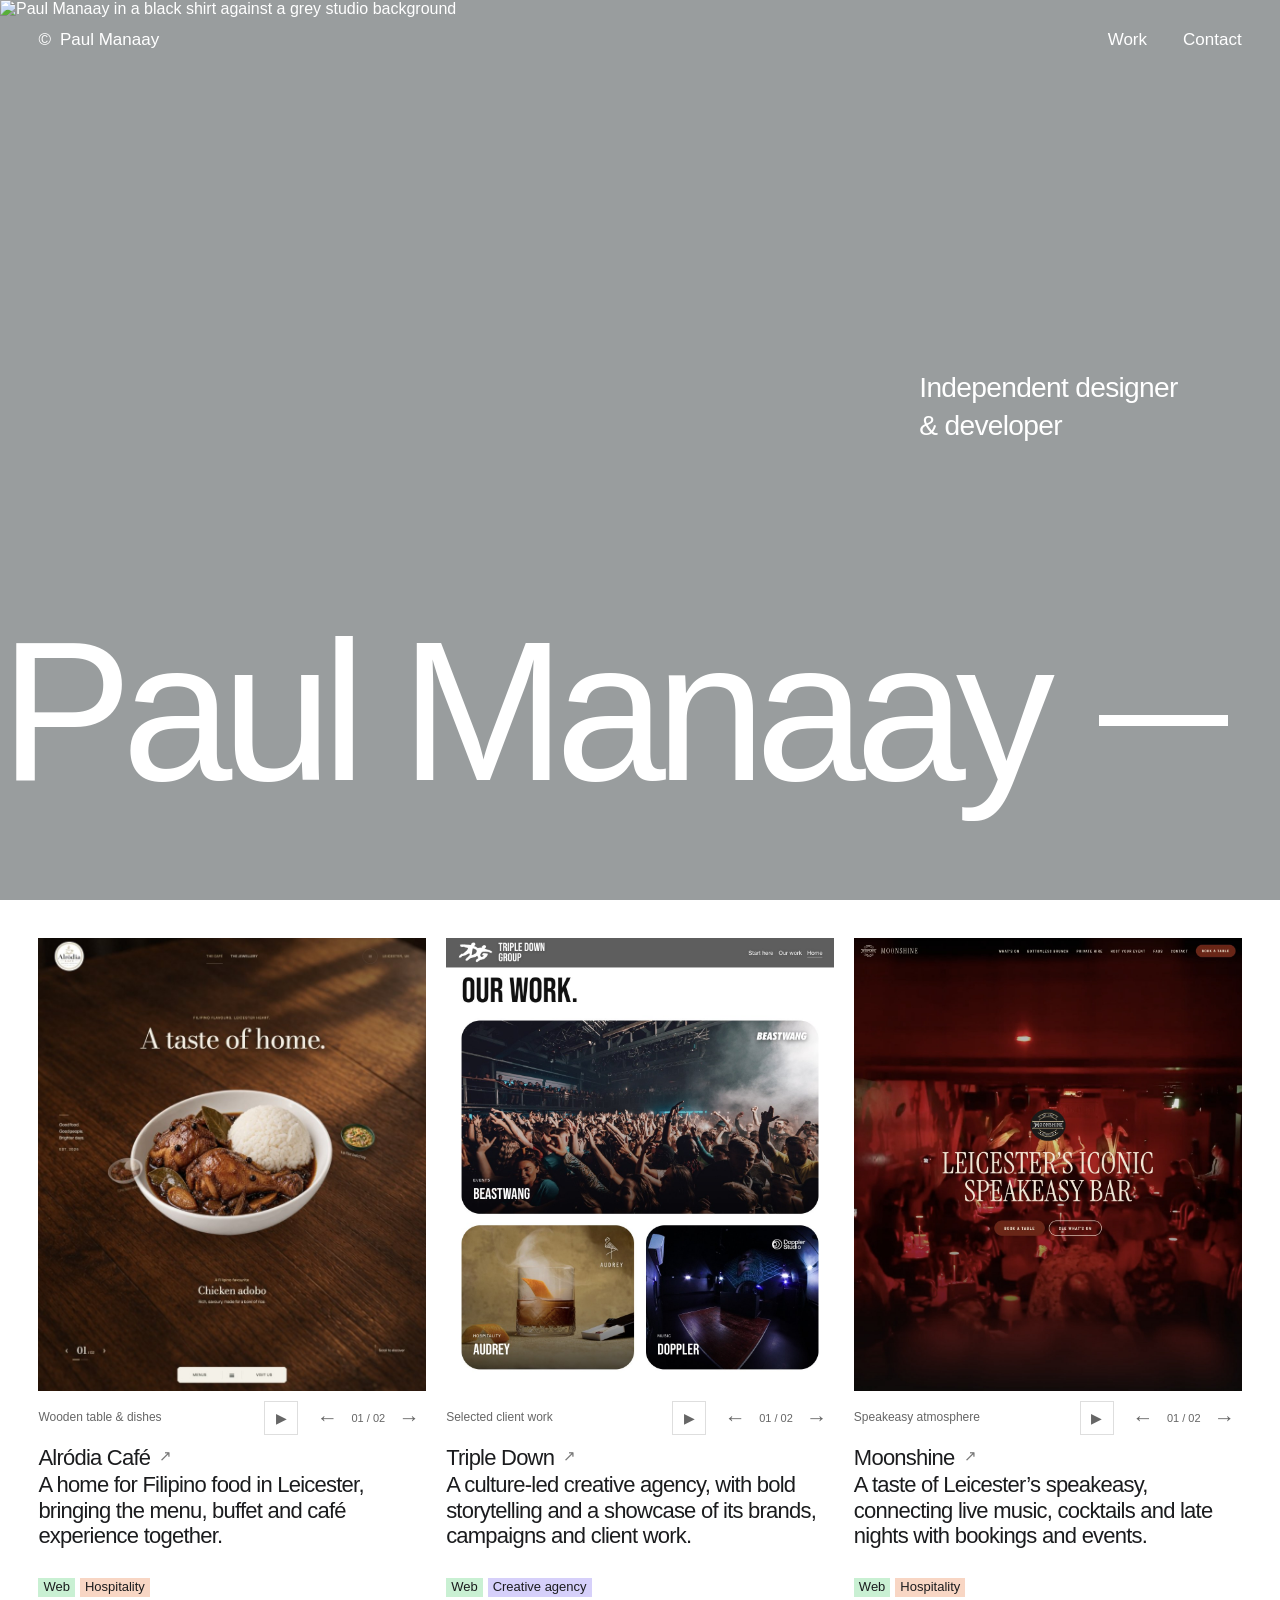
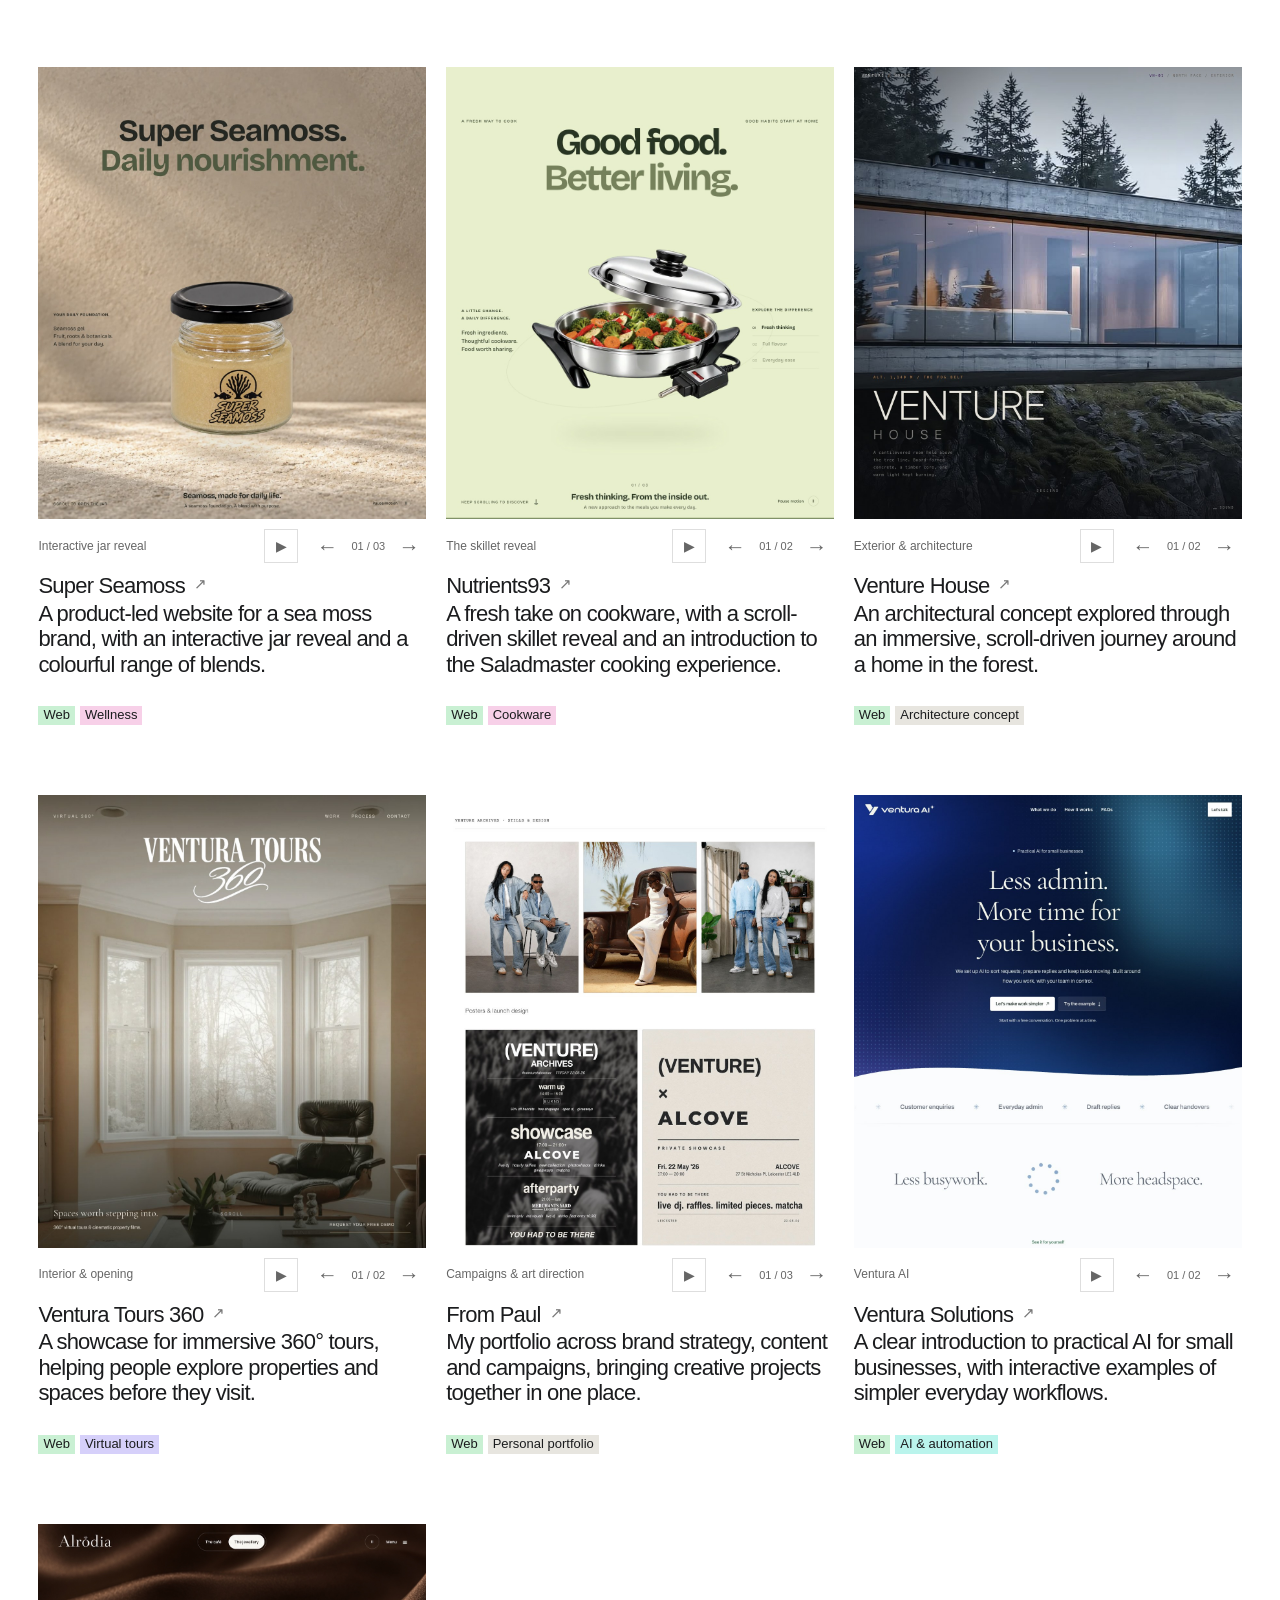
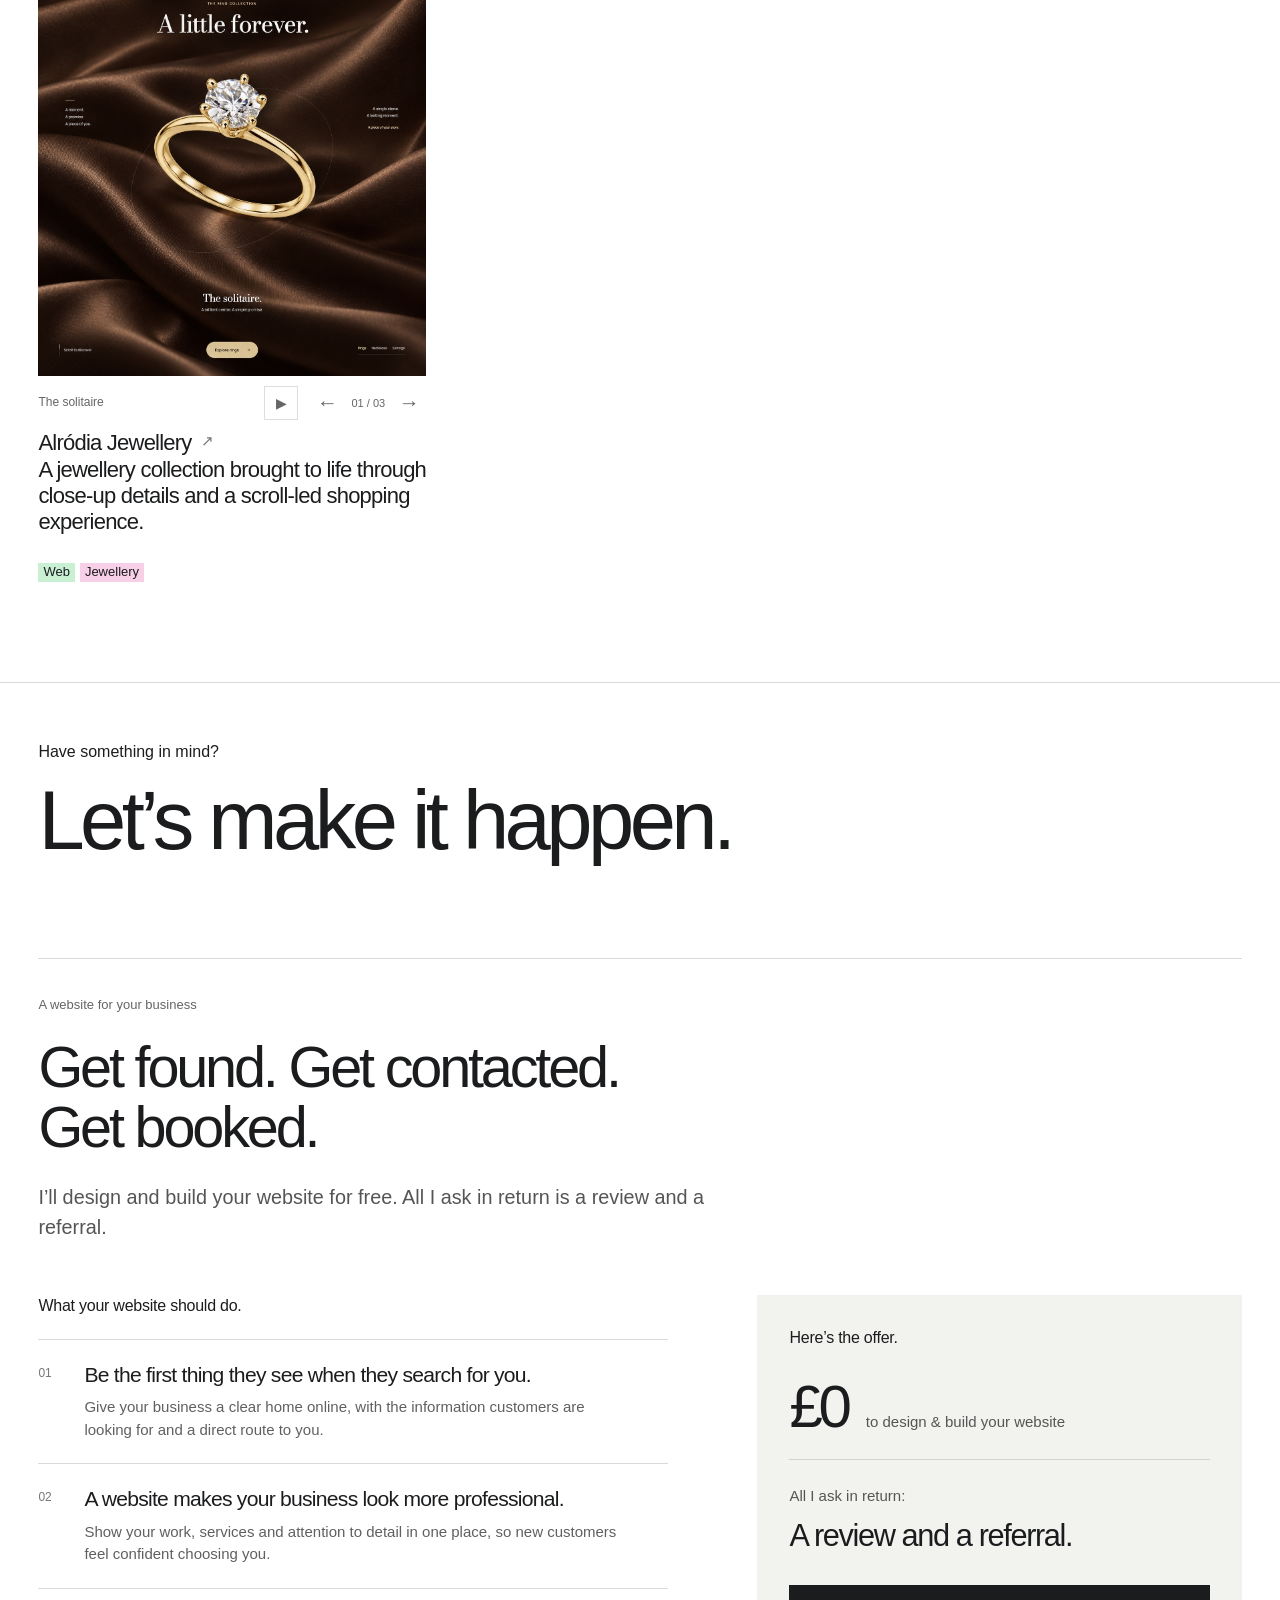
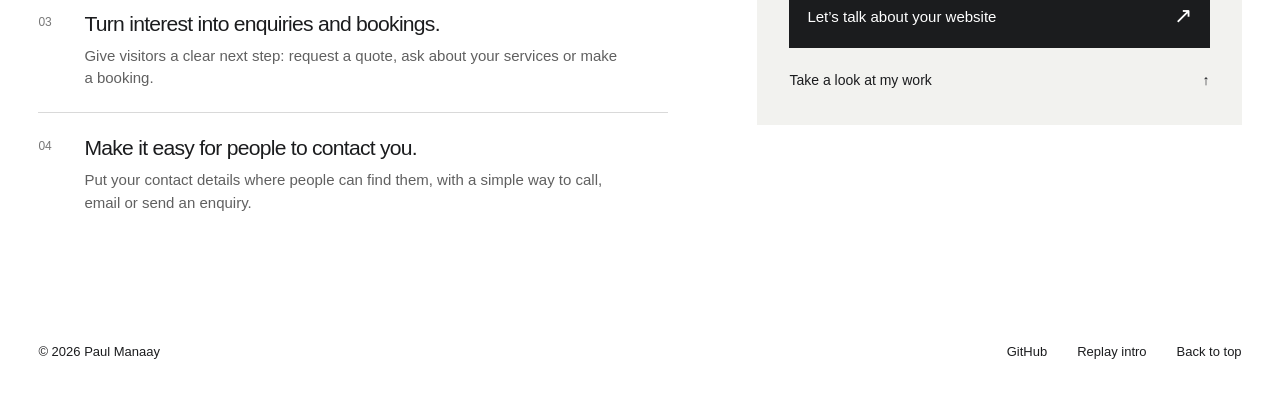
==== commit 2b87a42a: "Restore first studio portrait and offer a free build for a review and referral" ====
--- a/offer/index.html
+++ b/offer/index.html
@@ -4,12 +4,11 @@
   <meta charset="utf-8">
   <meta name="viewport" content="width=device-width,initial-scale=1">
   <meta name="theme-color" content="#999d9e">
-  <meta name="description" content="A website designed and built for free. £20 a month for hosting and maintenance. See Paul Manaay’s work and get in touch.">
-  <title>Free website build · £20/month | Paul Manaay</title>
+  <meta name="description" content="I’ll design and build your website for free. All I ask in return is a review and a referral. See Paul Manaay’s work and get in touch.">
+  <title>Free website build | Paul Manaay</title>
   <link rel="icon" type="image/svg+xml" href="data:image/svg+xml,%3Csvg xmlns='http://www.w3.org/2000/svg' viewBox='0 0 64 64'%3E%3Crect width='64' height='64' rx='32' fill='%231b1c1e'/%3E%3Ctext x='32' y='43' fill='white' font-family='Arial,sans-serif' font-size='32' text-anchor='middle'%3EP%3C/text%3E%3C/svg%3E">
-  <link rel="preload" as="image" href="../assets/paul-original.jpg" fetchpriority="high">
-  <link rel="preload" as="image" href="../assets/paul-original-mask.png" fetchpriority="high">
-  <link rel="stylesheet" href="../style.css?v=original-photo-1">
+  <link rel="preload" as="image" href="../assets/paul-studio.jpg" fetchpriority="high">
+  <link rel="stylesheet" href="../style.css?v=studio-review-1">
   <script src="../app.js" defer></script>
 </head>
 <body>
@@ -20,7 +19,7 @@
   <a class="skip-link" href="#work">Skip to websites</a>
   <main>
     <section class="hero" id="top" aria-label="Paul Manaay, designer and developer">
-      <img class="hero-portrait" src="../assets/paul-original.jpg" alt="Paul Manaay in his original photograph, wearing a black shirt against a light grey background" width="1075" height="1075" fetchpriority="high">
+      <img class="hero-portrait" src="../assets/paul-studio.jpg" alt="Paul Manaay in a black shirt against a grey studio background" width="1536" height="1024" fetchpriority="high">
       <header class="site-header">
         <a class="wordmark" href="#top" aria-label="Paul Manaay home">© <span>Paul Manaay</span></a>
         <nav aria-label="Main navigation"><a href="#work">Work</a><a href="mailto:frompaulxam@gmail.com">Contact</a></nav>
@@ -135,7 +134,7 @@
         <div class="offer-heading">
           <p class="offer-eyebrow">A website for your business</p>
           <h2 id="offer-title">Get found. Get contacted.<br>Get booked.</h2>
-          <p class="offer-message">I’ll design and build your website for free. Then, for £20 a month, I’ll keep it online, up to date and looking its best — so you can get on with running your business.</p>
+          <p class="offer-message">I’ll design and build your website for free. All I ask in return is a review and a referral.</p>
         </div>
 
         <div class="offer-content">
@@ -152,8 +151,7 @@
           <aside class="offer-pricing" aria-labelledby="offer-pricing-title">
             <h3 id="offer-pricing-title">Here’s the offer.</h3>
             <div class="offer-build"><strong>£0</strong><span>to design &amp; build your website</span></div>
-            <div class="offer-monthly"><strong>£20<span> / month</span></strong><p>Hosting &amp; maintenance</p></div>
-            <p class="offer-includes">Covers the hosting provider to keep your website online, plus software updates, announcements and content adjustments.</p>
+            <div class="offer-exchange"><p>All I ask in return:</p><strong>A review and a referral.</strong></div>
             <a class="offer-cta" href="mailto:frompaulxam@gmail.com?subject=Let%E2%80%99s%20talk%20about%20your%20website%20offer">Let’s talk about your website <span aria-hidden="true">↗</span></a>
             <a class="offer-work-link" href="#work">Take a look at my work <span aria-hidden="true">↑</span></a>
           </aside>
--- a/style.css
+++ b/style.css
@@ -1,7 +1,7 @@
 :root{font-family:"Helvetica Neue",Helvetica,Arial,sans-serif;color:#1b1c1e;background:#fff;font-synthesis:none;--paper:#fff;--ink:#1b1c1e;--line:#d9d9d9;--gutter:clamp(20px,3vw,56px);scroll-behavior:smooth}
 *{box-sizing:border-box}body{margin:0}button,a{-webkit-tap-highlight-color:transparent}a{color:inherit;text-decoration:none}button{font:inherit;color:inherit;cursor:pointer}button:focus-visible,a:focus-visible{outline:2px solid currentColor;outline-offset:6px}button:active{transform:translateY(1px)}.sr-only{position:absolute;width:1px;height:1px;padding:0;margin:-1px;overflow:hidden;clip:rect(0,0,0,0);white-space:nowrap;border:0}.skip-link{position:fixed;z-index:100;left:20px;top:20px;padding:15px 22px;background:white;color:#111;transform:translateY(-150%)}.skip-link:focus{transform:none}
-.hero{position:relative;isolation:isolate;min-height:360px;height:100svh;height:100dvh;overflow:hidden;background:#999d9e;color:white}/* Display the original photograph through an alpha mask; never regenerate the face. */
-.hero-portrait{position:absolute;top:-40%;left:50%;z-index:-2;width:auto;max-width:none;height:155%;translate:-54% 0;object-fit:contain;transform-origin:center 5%;pointer-events:none;-webkit-mask:url("assets/paul-original-mask.png") center / 100% 100% no-repeat;mask:url("assets/paul-original-mask.png") center / 100% 100% no-repeat;mask-mode:alpha}.site-header{position:absolute;top:0;left:0;right:0;display:flex;align-items:center;justify-content:space-between;padding:28px var(--gutter);font-size:17px;line-height:1.4}.wordmark{display:flex;gap:9px}.site-header nav{display:flex;gap:36px}.site-header a{position:relative}.site-header nav a:after{content:"";position:absolute;left:0;right:0;bottom:-7px;height:1px;background:currentColor;transform:scaleX(0);transition:transform .25s}.site-header nav a:hover:after{transform:scaleX(1)}.hero-role{position:absolute;right:8%;top:41%;font-size:clamp(23px,2.2vw,36px);line-height:1.35;font-weight:400;letter-spacing:-.025em;margin:0}.name-marquee{position:absolute;left:0;right:0;bottom:8%;overflow:hidden;pointer-events:none}.name-track{display:flex;width:max-content;will-change:transform;animation:nameMove 27s linear infinite}.name-track span{white-space:nowrap;font-size:clamp(100px,15.5vw,310px);font-weight:400;line-height:1.18;letter-spacing:-.052em}.name-track i{font-style:normal;font-weight:300;display:inline-block;margin-left:.05em}
+.hero{position:relative;isolation:isolate;min-height:360px;height:100svh;height:100dvh;overflow:hidden;background:#999d9e;color:white}/* The first studio portrait, with its original grey backdrop. */
+.hero-portrait{position:absolute;top:0;left:0;z-index:-2;width:100%;max-width:none;height:120%;object-fit:cover;object-position:center top;transform-origin:center 5%;pointer-events:none}.site-header{position:absolute;top:0;left:0;right:0;display:flex;align-items:center;justify-content:space-between;padding:28px var(--gutter);font-size:17px;line-height:1.4}.wordmark{display:flex;gap:9px}.site-header nav{display:flex;gap:36px}.site-header a{position:relative}.site-header nav a:after{content:"";position:absolute;left:0;right:0;bottom:-7px;height:1px;background:currentColor;transform:scaleX(0);transition:transform .25s}.site-header nav a:hover:after{transform:scaleX(1)}.hero-role{position:absolute;right:8%;top:41%;font-size:clamp(23px,2.2vw,36px);line-height:1.35;font-weight:400;letter-spacing:-.025em;margin:0}.name-marquee{position:absolute;left:0;right:0;bottom:8%;overflow:hidden;pointer-events:none}.name-track{display:flex;width:max-content;will-change:transform;animation:nameMove 27s linear infinite}.name-track span{white-space:nowrap;font-size:clamp(100px,15.5vw,310px);font-weight:400;line-height:1.18;letter-spacing:-.052em}.name-track i{font-style:normal;font-weight:300;display:inline-block;margin-left:.05em}
 .work{padding:var(--gutter) var(--gutter) 100px;scroll-margin-top:15px}.project-grid{display:grid;grid-template-columns:repeat(3,minmax(0,1fr));gap:70px 20px}.project{display:flex;flex-direction:column;min-width:0}.project-image{position:relative;flex-shrink:0;aspect-ratio:6/7;overflow:hidden;background:#f0f0f0}.project-image>img{display:block;width:100%;height:100%;object-fit:cover;object-position:top;transition:transform .7s cubic-bezier(.2,.7,.3,1),filter .4s}.project:hover .project-image>img{transform:scale(1.035);filter:brightness(.93)}.visit{position:absolute;left:50%;top:50%;transform:translate(-50%,-40%);background:white;color:#191919;padding:16px 23px;border-radius:100px;white-space:nowrap;opacity:0;transition:opacity .25s,transform .25s;font-size:14px}.project:hover .visit,.project:focus-visible .visit{opacity:1;transform:translate(-50%,-50%)} .project-caption{display:flex;flex:1;flex-direction:column;padding:23px 0 0}.project-caption h3,.project-caption p{font-size:clamp(21px,1.72vw,30px);line-height:1.16;letter-spacing:-.035em;font-weight:400;margin:0}.project-caption p{margin-top:2px;max-width:30em}.project-tags{display:flex;align-items:center;flex-wrap:wrap;gap:5px;margin-top:auto;padding-top:29px;font-size:13px;line-height:1.3;letter-spacing:0}.project-tags span{padding:1px 5px}.tag-web{background:#c9f0d3}.tag-hospitality{background:#f8d6c4}.tag-retail{background:#f7d0e8}.tag-creative{background:#d6d0fa}.tag-concept{background:#e7e5df}.tag-technology{background:#baf4ec}
 
 .footer{padding:60px var(--gutter) 28px;border-top:1px solid var(--line)}.footer>p{font-size:16px;margin:0 0 12px}.contact-link{display:inline-block;font-size:clamp(36px,6.5vw,110px);letter-spacing:-.055em;line-height:1.15}.contact-link:hover{text-decoration:underline;text-decoration-thickness:2px;text-underline-offset:8px}.footer-bottom{display:flex;gap:30px;align-items:center;font-size:13px;margin-top:100px}.footer-bottom>span{margin-right:auto}.replay-intro{background:none;border:0;padding:8px 0}.footer-bottom a:hover,.replay-intro:hover{text-decoration:underline}
@@ -18,7 +18,7 @@
 @media(max-width:639px){.preview-controls button{width:44px;height:44px}}
 
 /* Portrait windows keep a little extra headroom and place the role below the name. */
-@media(max-aspect-ratio:1/1){.hero-portrait{top:-35%;height:145%}.name-marquee{top:49%;bottom:auto}.name-track span{font-size:24vw}.hero-role{left:var(--gutter);right:auto;top:auto;bottom:17%;font-size:clamp(24px,3.5vw,36px)}}
+@media(max-aspect-ratio:1/1){.hero-portrait{top:0;height:120%}.name-marquee{top:49%;bottom:auto}.name-track span{font-size:24vw}.hero-role{left:var(--gutter);right:auto;top:auto;bottom:17%;font-size:clamp(24px,3.5vw,36px)}}
 @media(max-width:639px) and (min-aspect-ratio:1/1){.hero-role{left:auto;right:var(--gutter);top:35%;bottom:auto;font-size:20px}.name-track span{font-size:19vw}.site-header{padding-top:18px}}
 
 @media(prefers-reduced-motion:reduce){.name-track span{font-size:14vw}}
@@ -43,11 +43,6 @@
 .offer-build{display:flex;flex-wrap:wrap;align-items:baseline;gap:8px 18px;padding-bottom:22px;border-bottom:1px solid #d2d2cf}
 .offer-build>strong{font-size:60px;line-height:1;font-weight:400;letter-spacing:-.07em}
 .offer-build>span{font-size:15px;color:#555}
-.offer-monthly{padding-top:22px}
-.offer-monthly>strong{font-size:44px;line-height:1.1;font-weight:400;letter-spacing:-.055em}
-.offer-monthly>strong>span{font-size:18px;letter-spacing:-.025em}
-.offer-monthly p{font-size:14px;line-height:1.5;color:#555;margin:12px 0 0}
-.offer-includes{margin:22px 0 30px;font-size:15px;line-height:1.5;color:#606060;max-width:380px}
 .offer-cta{display:flex;align-items:center;justify-content:space-between;gap:12px;min-height:54px;padding:16px 18px;background:var(--ink);color:white;font-size:15px;line-height:1.4;transition:background .2s ease}
 .offer-cta:hover{background:#414345}
 .offer-cta>span{font-size:22px}
@@ -55,3 +50,5 @@
 .offer-work-link:hover{text-decoration:underline;text-underline-offset:4px}
 @media(max-width:800px){.offer-content{grid-template-columns:1fr;gap:35px;margin-top:38px}.offer-pricing{max-width:640px;width:100%}.offer-message{max-width:580px}.offer-painpoints h4{font-size:22px}}
 @media(max-width:480px){.offer{scroll-margin-top:24px;padding-top:28px}.offer-eyebrow{margin-bottom:22px}.offer-heading h2{font-size:39px}.offer-message{margin-top:22px;font-size:17px}.offer-painpoints li{gap:10px;grid-template-columns:22px 1fr;padding:21px 0}.offer-painpoints h4{font-size:21px}.offer-pricing{padding:25px 22px}}
+
+.offer-exchange{margin:25px 0 32px}.offer-exchange p{font-size:15px;line-height:1.5;color:#555;margin:0 0 12px}.offer-exchange strong{display:block;font-size:clamp(27px,2.4vw,38px);font-weight:400;line-height:1.1;letter-spacing:-.045em}
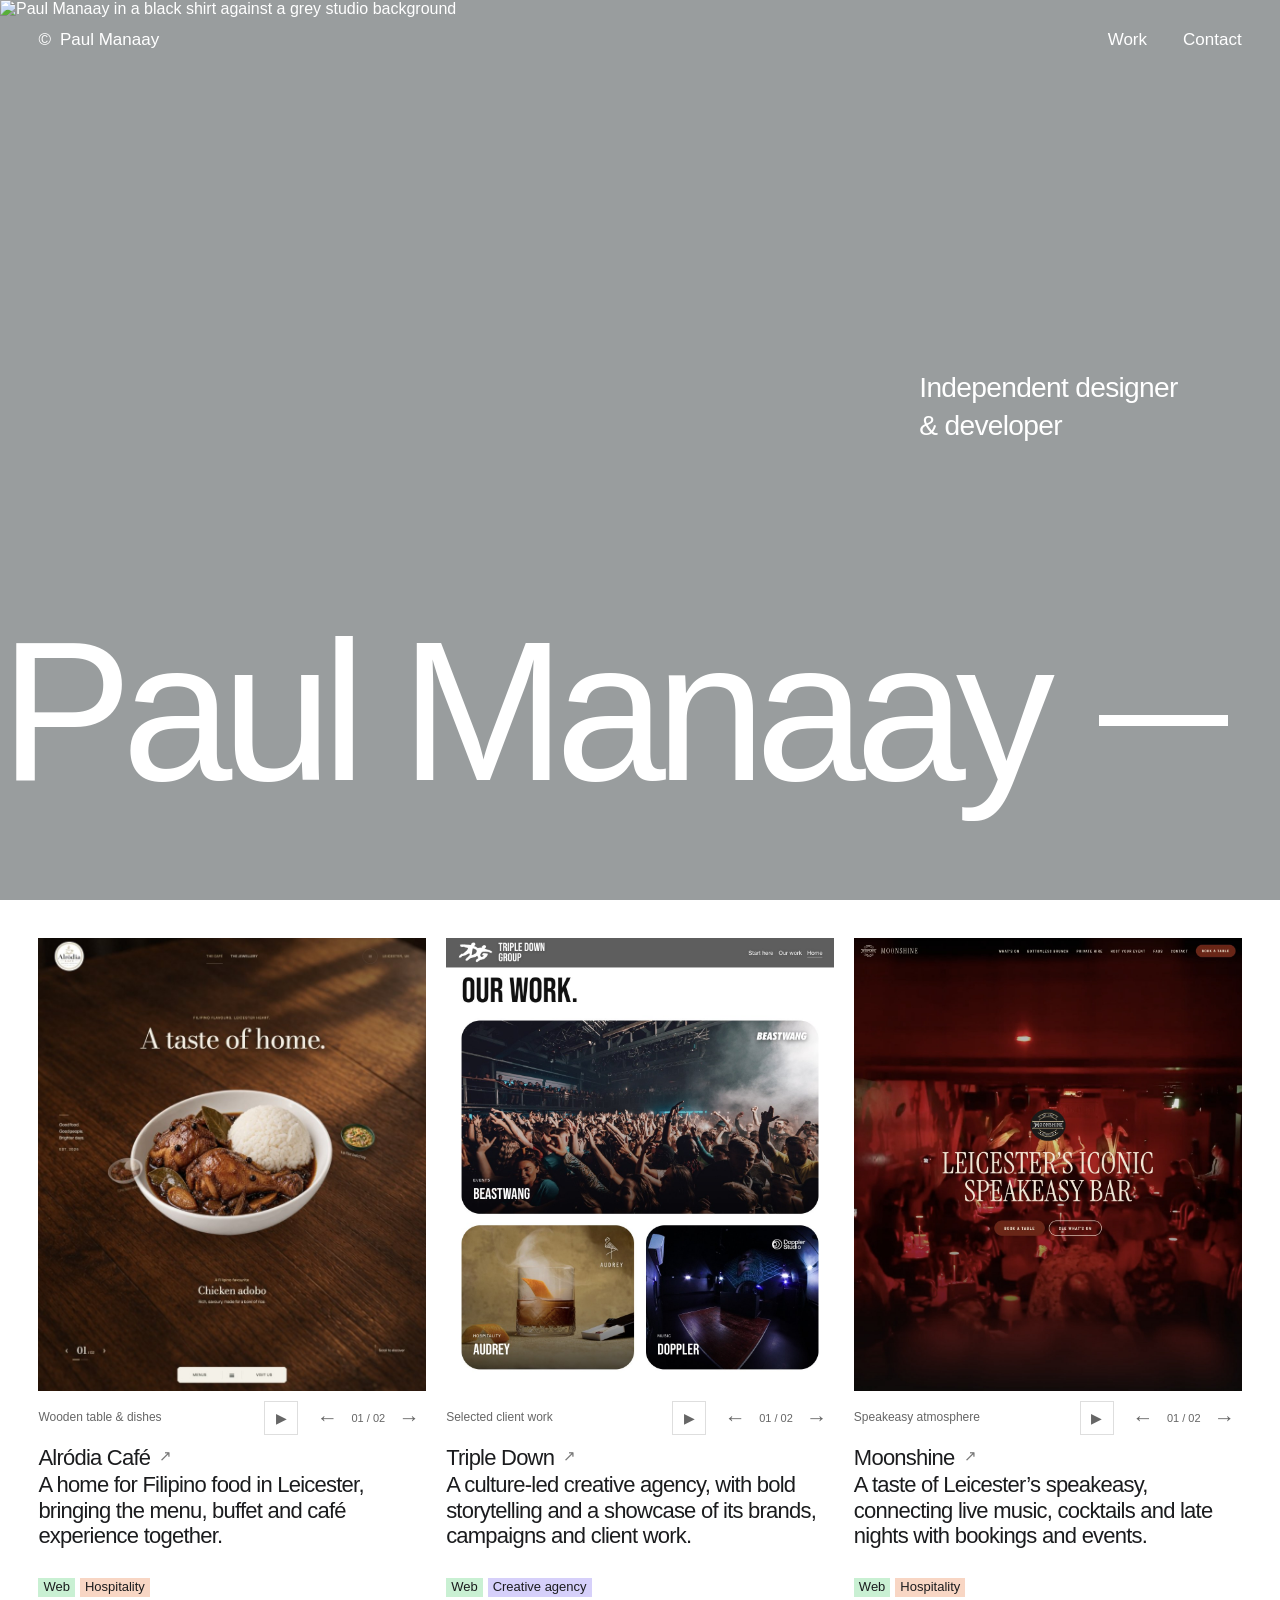
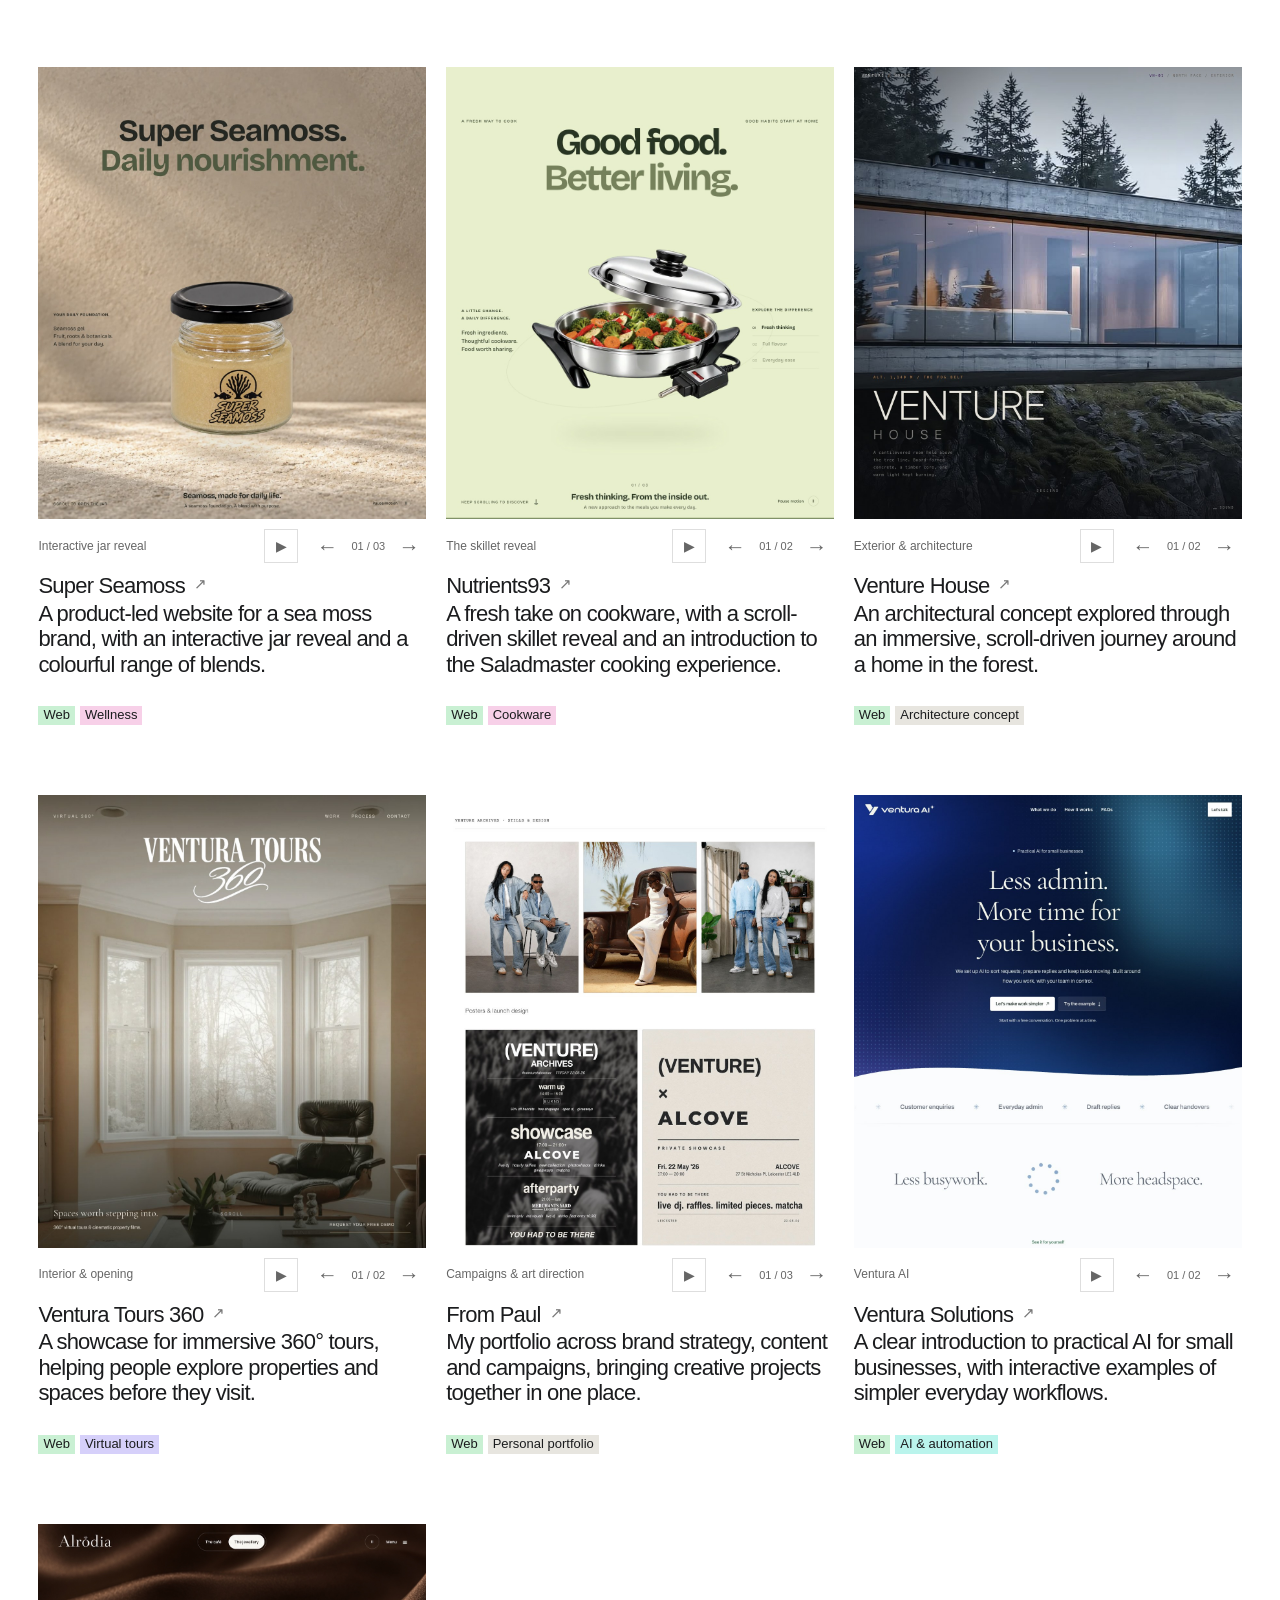
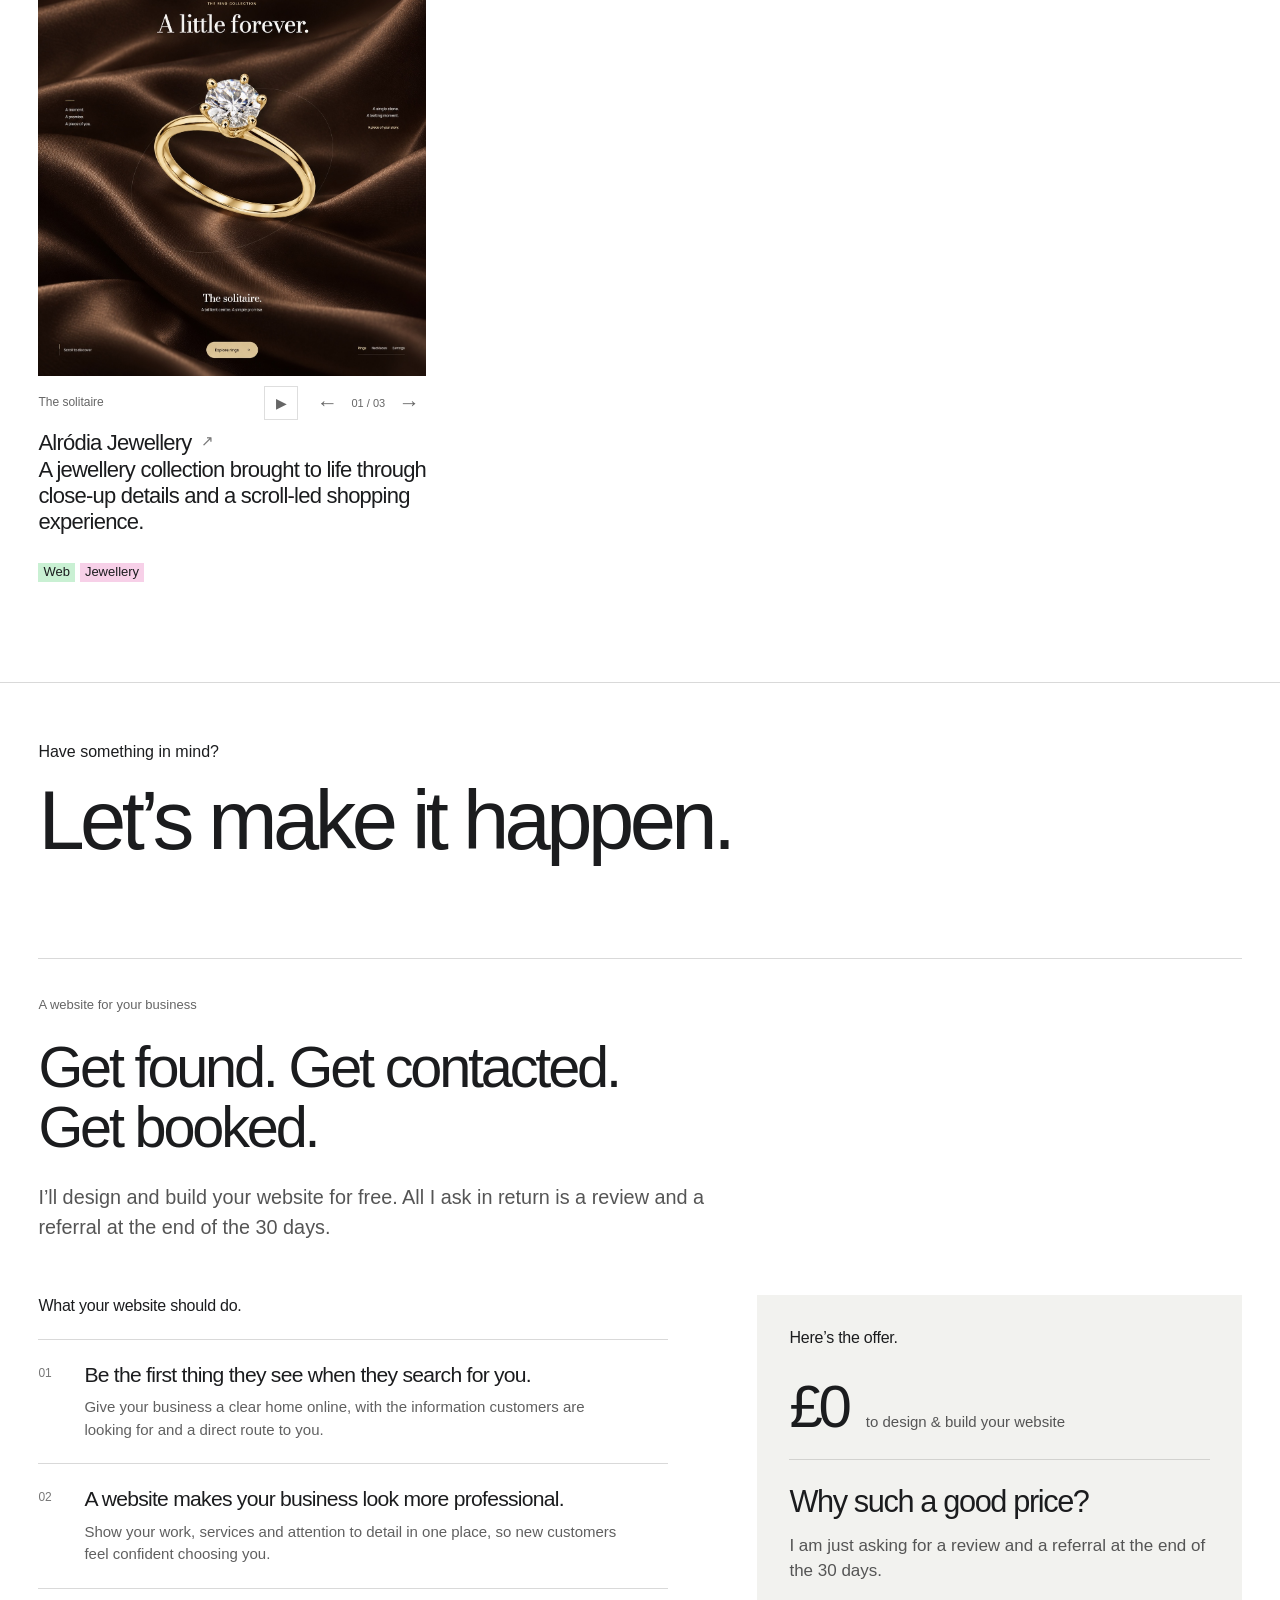
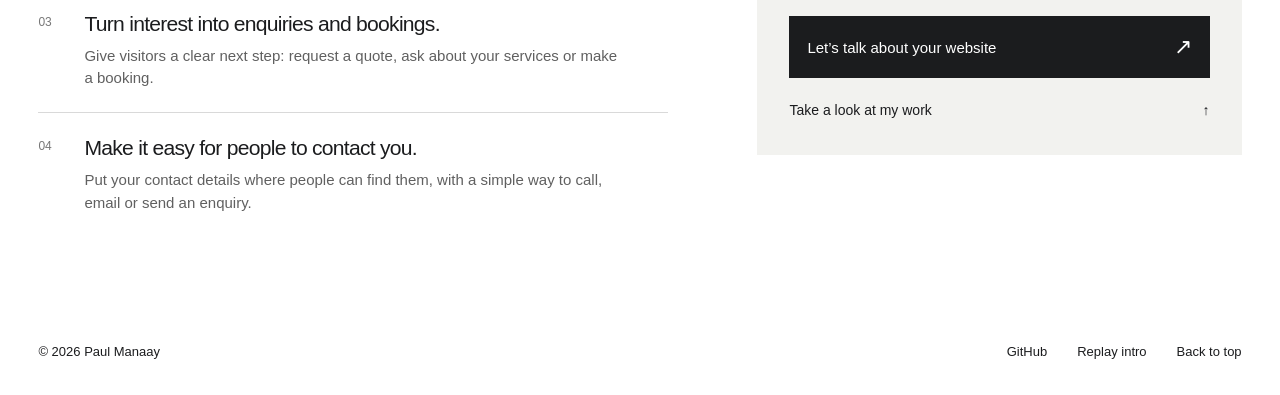
==== commit 26b2aa15: "Clarify review and referral timing in website offer" ====
--- a/offer/index.html
+++ b/offer/index.html
@@ -4,11 +4,11 @@
   <meta charset="utf-8">
   <meta name="viewport" content="width=device-width,initial-scale=1">
   <meta name="theme-color" content="#999d9e">
-  <meta name="description" content="I’ll design and build your website for free. All I ask in return is a review and a referral. See Paul Manaay’s work and get in touch.">
+  <meta name="description" content="I’ll design and build your website for free. All I ask in return is a review and a referral at the end of the 30 days. See Paul Manaay’s work and get in touch.">
   <title>Free website build | Paul Manaay</title>
   <link rel="icon" type="image/svg+xml" href="data:image/svg+xml,%3Csvg xmlns='http://www.w3.org/2000/svg' viewBox='0 0 64 64'%3E%3Crect width='64' height='64' rx='32' fill='%231b1c1e'/%3E%3Ctext x='32' y='43' fill='white' font-family='Arial,sans-serif' font-size='32' text-anchor='middle'%3EP%3C/text%3E%3C/svg%3E">
   <link rel="preload" as="image" href="../assets/paul-studio.jpg" fetchpriority="high">
-  <link rel="stylesheet" href="../style.css?v=studio-review-1">
+  <link rel="stylesheet" href="../style.css?v=studio-review-2">
   <script src="../app.js" defer></script>
 </head>
 <body>
@@ -134,7 +134,7 @@
         <div class="offer-heading">
           <p class="offer-eyebrow">A website for your business</p>
           <h2 id="offer-title">Get found. Get contacted.<br>Get booked.</h2>
-          <p class="offer-message">I’ll design and build your website for free. All I ask in return is a review and a referral.</p>
+          <p class="offer-message">I’ll design and build your website for free. All I ask in return is a review and a referral at the end of the 30 days.</p>
         </div>
 
         <div class="offer-content">
@@ -151,7 +151,7 @@
           <aside class="offer-pricing" aria-labelledby="offer-pricing-title">
             <h3 id="offer-pricing-title">Here’s the offer.</h3>
             <div class="offer-build"><strong>£0</strong><span>to design &amp; build your website</span></div>
-            <div class="offer-exchange"><p>All I ask in return:</p><strong>A review and a referral.</strong></div>
+            <div class="offer-exchange"><h4>Why such a good price?</h4><p>I am just asking for a review and a referral at the end of the 30 days.</p></div>
             <a class="offer-cta" href="mailto:frompaulxam@gmail.com?subject=Let%E2%80%99s%20talk%20about%20your%20website%20offer">Let’s talk about your website <span aria-hidden="true">↗</span></a>
             <a class="offer-work-link" href="#work">Take a look at my work <span aria-hidden="true">↑</span></a>
           </aside>
--- a/style.css
+++ b/style.css
@@ -51,4 +51,4 @@
 @media(max-width:800px){.offer-content{grid-template-columns:1fr;gap:35px;margin-top:38px}.offer-pricing{max-width:640px;width:100%}.offer-message{max-width:580px}.offer-painpoints h4{font-size:22px}}
 @media(max-width:480px){.offer{scroll-margin-top:24px;padding-top:28px}.offer-eyebrow{margin-bottom:22px}.offer-heading h2{font-size:39px}.offer-message{margin-top:22px;font-size:17px}.offer-painpoints li{gap:10px;grid-template-columns:22px 1fr;padding:21px 0}.offer-painpoints h4{font-size:21px}.offer-pricing{padding:25px 22px}}
 
-.offer-exchange{margin:25px 0 32px}.offer-exchange p{font-size:15px;line-height:1.5;color:#555;margin:0 0 12px}.offer-exchange strong{display:block;font-size:clamp(27px,2.4vw,38px);font-weight:400;line-height:1.1;letter-spacing:-.045em}
+.offer-exchange{margin:25px 0 32px}.offer-exchange p{font-size:17px;line-height:1.5;color:#555;margin:0}.offer-exchange h4{font-size:clamp(27px,2.4vw,38px);font-weight:400;line-height:1.1;letter-spacing:-.045em;margin:0 0 14px}
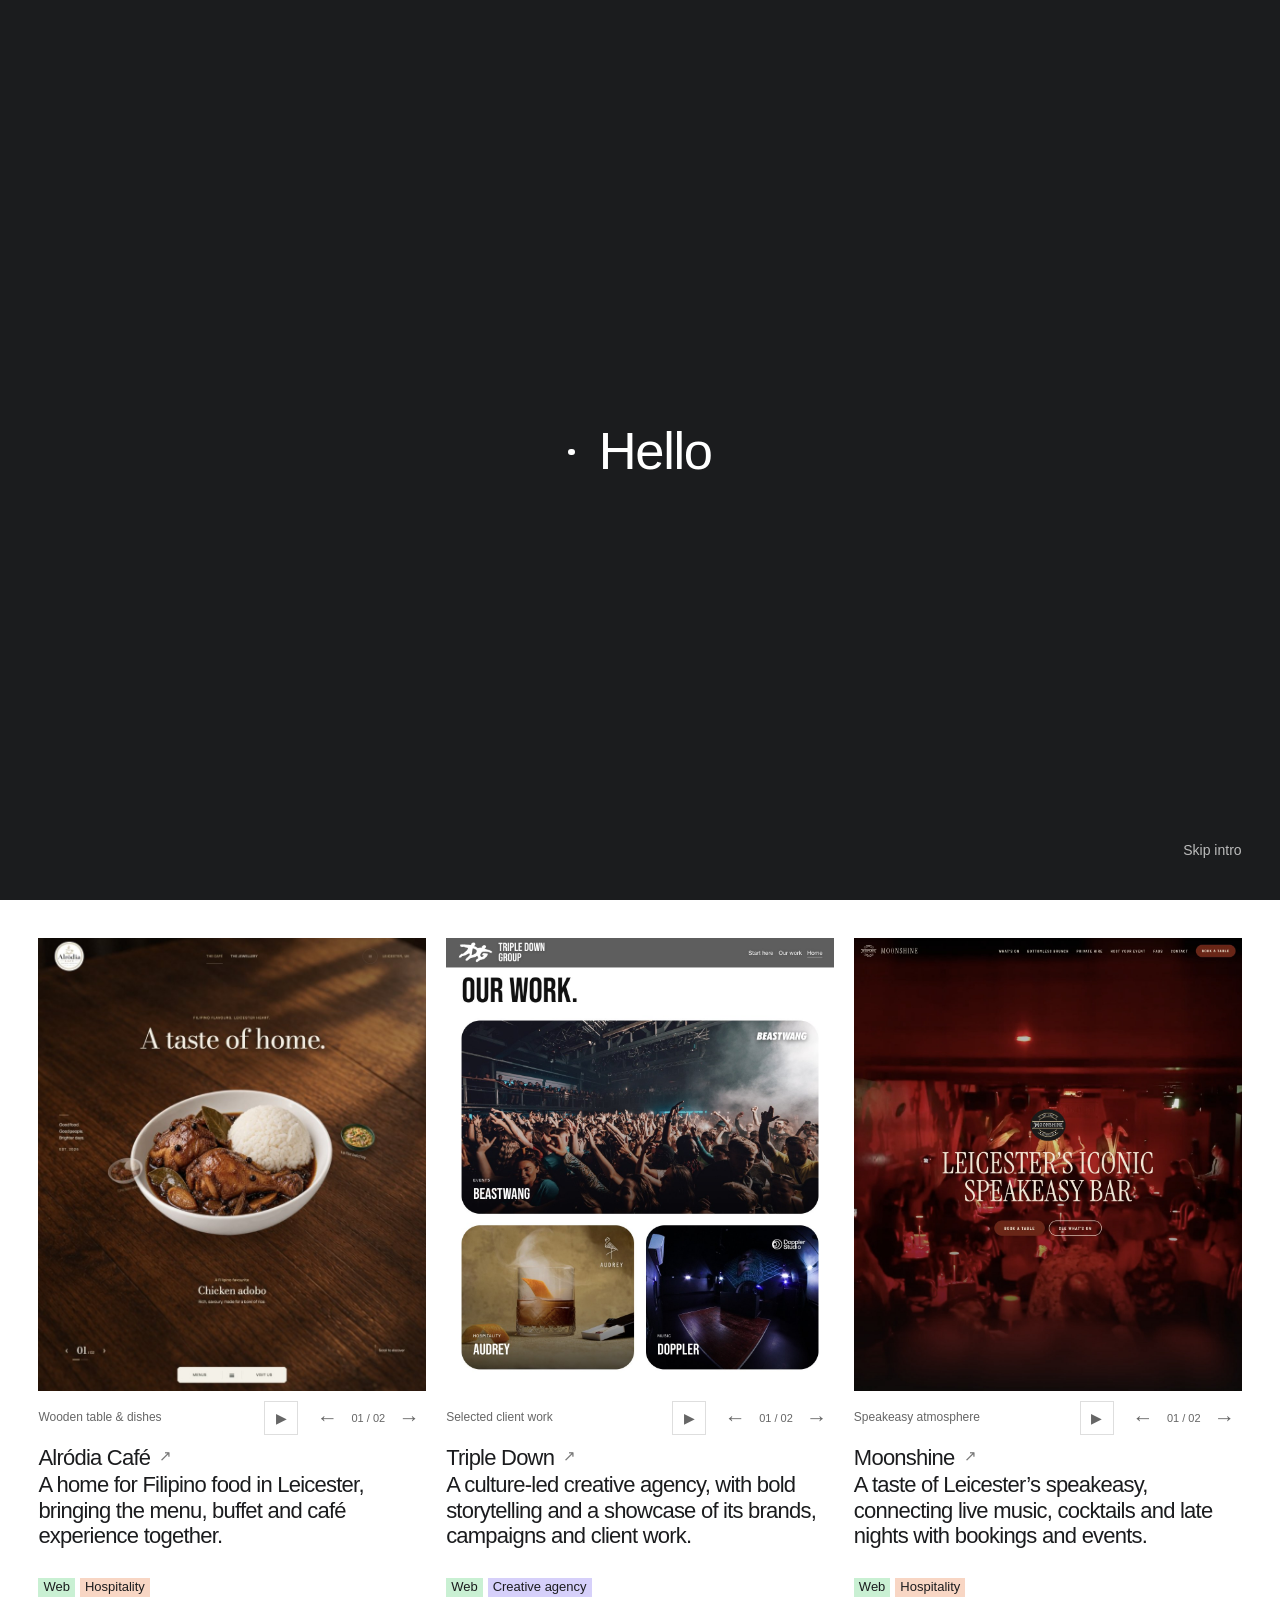
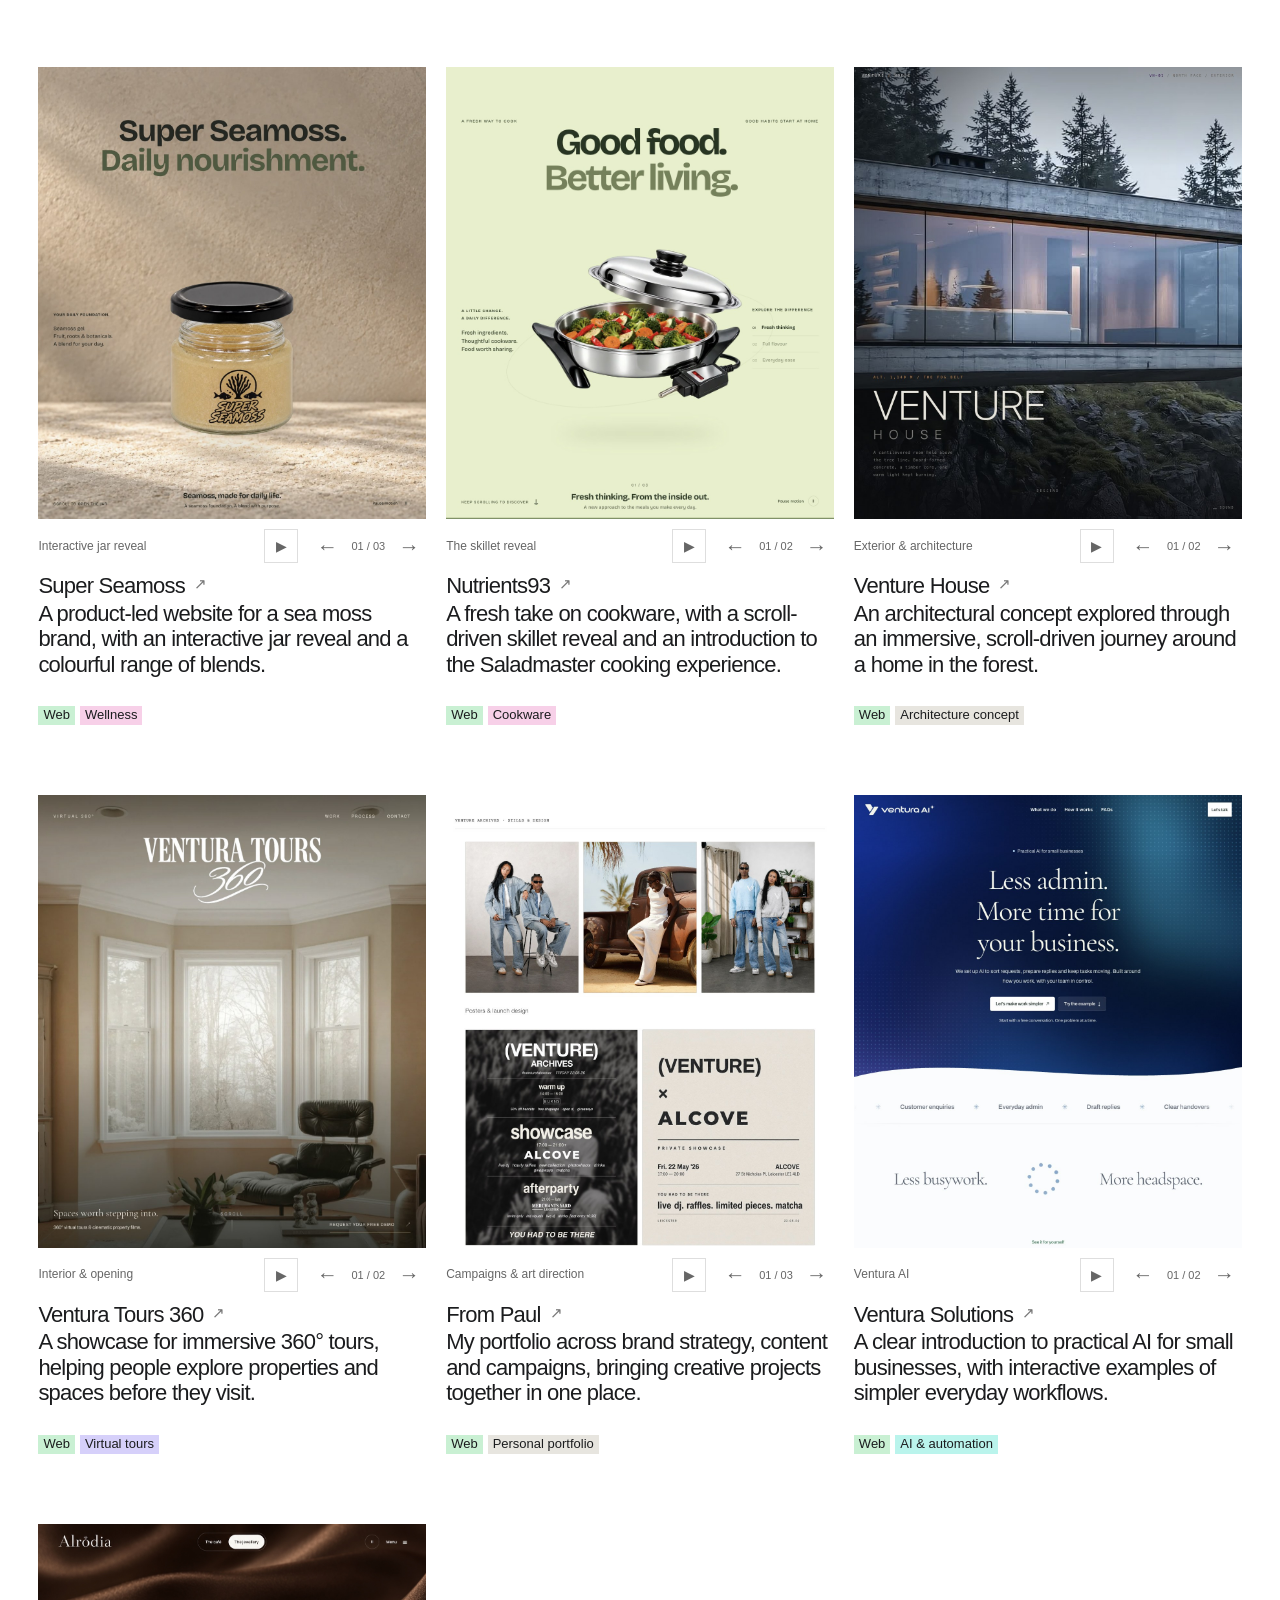
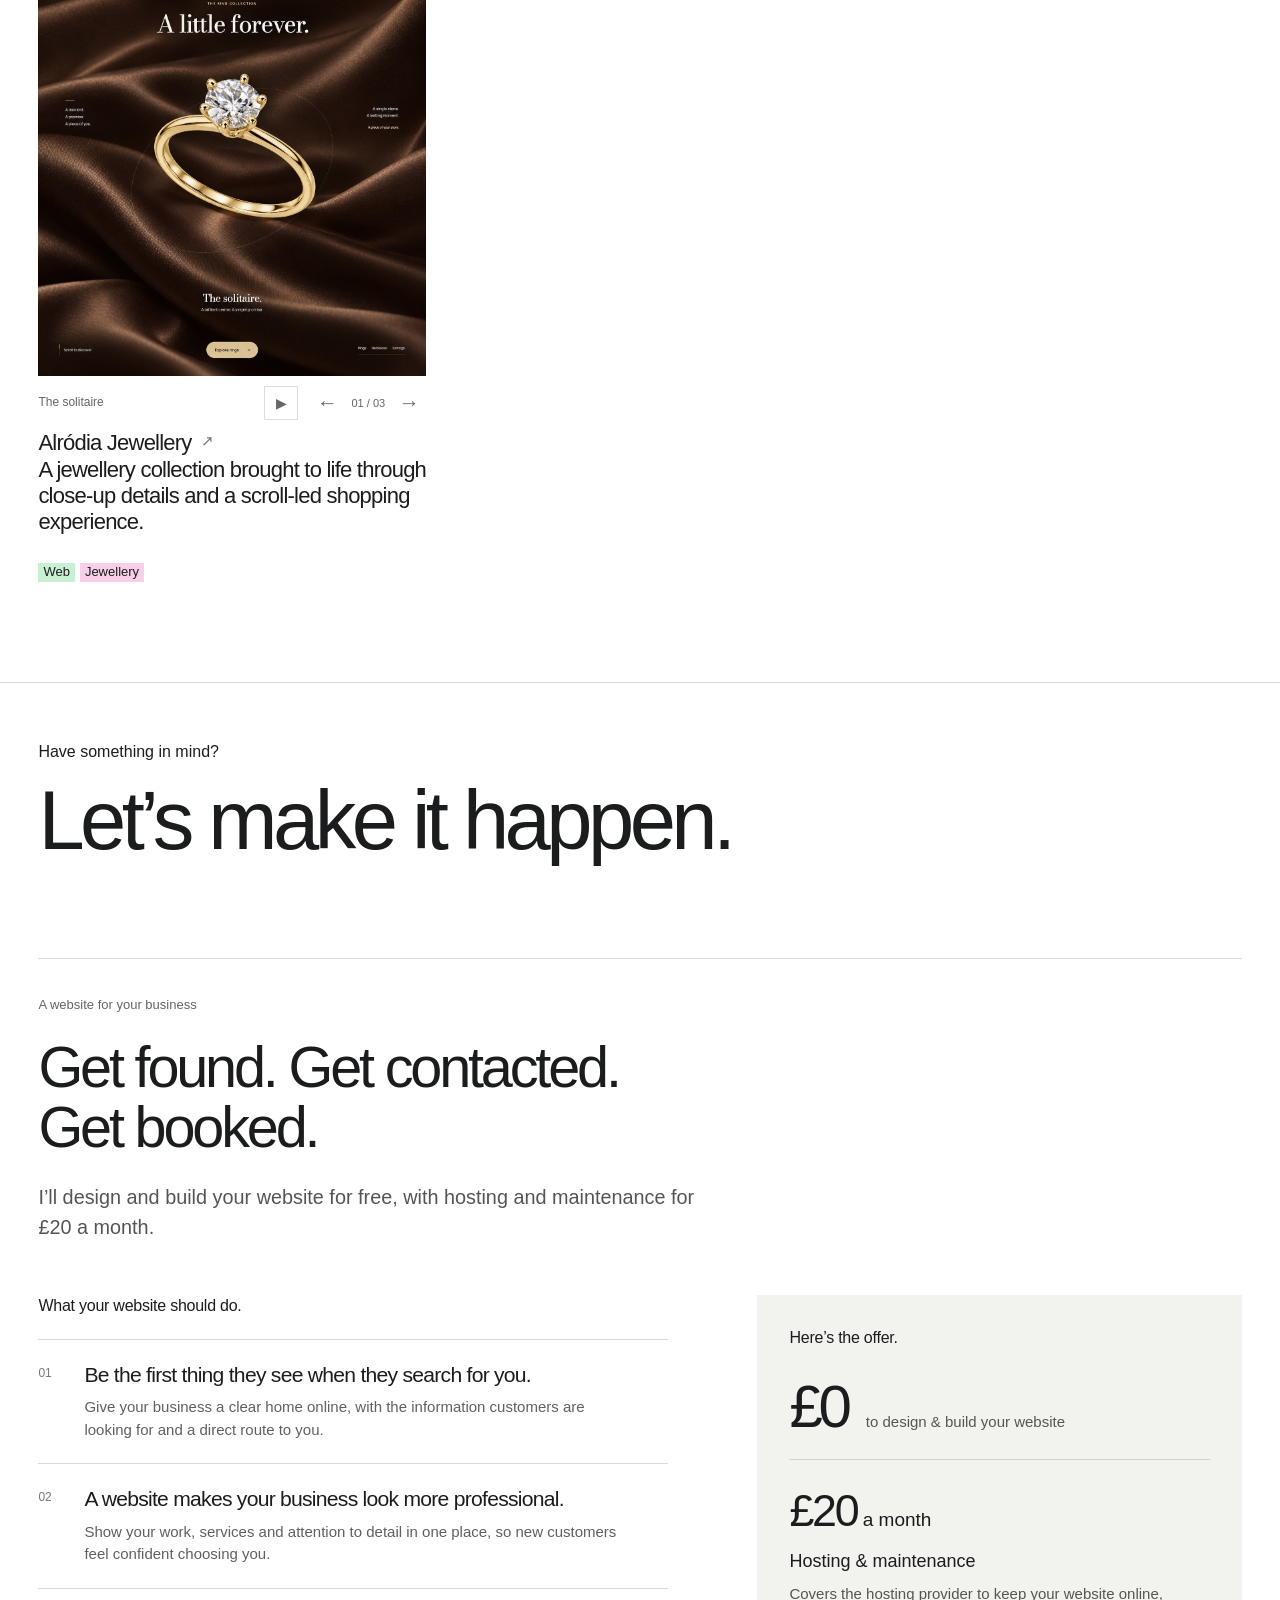
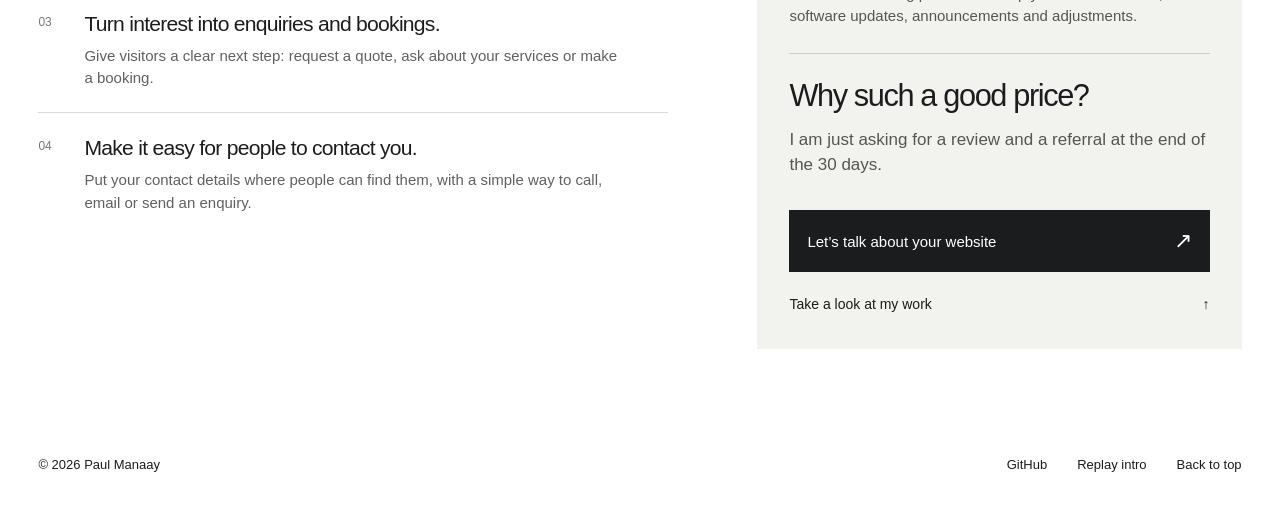
==== commit 2b98a7cd: "Restore monthly hosting and maintenance price" ====
--- a/offer/index.html
+++ b/offer/index.html
@@ -4,11 +4,11 @@
   <meta charset="utf-8">
   <meta name="viewport" content="width=device-width,initial-scale=1">
   <meta name="theme-color" content="#999d9e">
-  <meta name="description" content="I’ll design and build your website for free. All I ask in return is a review and a referral at the end of the 30 days. See Paul Manaay’s work and get in touch.">
+  <meta name="description" content="Free website design and build, with hosting and maintenance for £20 a month. All I ask in return for the build is a review and a referral at the end of the 30 days. See Paul Manaay’s work and get in touch.">
   <title>Free website build | Paul Manaay</title>
   <link rel="icon" type="image/svg+xml" href="data:image/svg+xml,%3Csvg xmlns='http://www.w3.org/2000/svg' viewBox='0 0 64 64'%3E%3Crect width='64' height='64' rx='32' fill='%231b1c1e'/%3E%3Ctext x='32' y='43' fill='white' font-family='Arial,sans-serif' font-size='32' text-anchor='middle'%3EP%3C/text%3E%3C/svg%3E">
   <link rel="preload" as="image" href="../assets/paul-studio.jpg" fetchpriority="high">
-  <link rel="stylesheet" href="../style.css?v=studio-review-2">
+  <link rel="stylesheet" href="../style.css?v=studio-review-3">
   <script src="../app.js" defer></script>
 </head>
 <body>
@@ -134,7 +134,7 @@
         <div class="offer-heading">
           <p class="offer-eyebrow">A website for your business</p>
           <h2 id="offer-title">Get found. Get contacted.<br>Get booked.</h2>
-          <p class="offer-message">I’ll design and build your website for free. All I ask in return is a review and a referral at the end of the 30 days.</p>
+          <p class="offer-message">I’ll design and build your website for free, with hosting and maintenance for £20 a month.</p>
         </div>
 
         <div class="offer-content">
@@ -151,6 +151,7 @@
           <aside class="offer-pricing" aria-labelledby="offer-pricing-title">
             <h3 id="offer-pricing-title">Here’s the offer.</h3>
             <div class="offer-build"><strong>£0</strong><span>to design &amp; build your website</span></div>
+            <div class="offer-monthly"><h4><strong>£20</strong> a month</h4><p class="offer-monthly-label">Hosting &amp; maintenance</p><p>Covers the hosting provider to keep your website online, software updates, announcements and adjustments.</p></div>
             <div class="offer-exchange"><h4>Why such a good price?</h4><p>I am just asking for a review and a referral at the end of the 30 days.</p></div>
             <a class="offer-cta" href="mailto:frompaulxam@gmail.com?subject=Let%E2%80%99s%20talk%20about%20your%20website%20offer">Let’s talk about your website <span aria-hidden="true">↗</span></a>
             <a class="offer-work-link" href="#work">Take a look at my work <span aria-hidden="true">↑</span></a>
--- a/style.css
+++ b/style.css
@@ -52,3 +52,5 @@
 @media(max-width:480px){.offer{scroll-margin-top:24px;padding-top:28px}.offer-eyebrow{margin-bottom:22px}.offer-heading h2{font-size:39px}.offer-message{margin-top:22px;font-size:17px}.offer-painpoints li{gap:10px;grid-template-columns:22px 1fr;padding:21px 0}.offer-painpoints h4{font-size:21px}.offer-pricing{padding:25px 22px}}
 
 .offer-exchange{margin:25px 0 32px}.offer-exchange p{font-size:17px;line-height:1.5;color:#555;margin:0}.offer-exchange h4{font-size:clamp(27px,2.4vw,38px);font-weight:400;line-height:1.1;letter-spacing:-.045em;margin:0 0 14px}
+
+.offer-monthly{padding:25px 0;border-bottom:1px solid #ccc}.offer-monthly h4{font-size:19px;font-weight:400;margin:0 0 12px}.offer-monthly h4 strong{font-size:clamp(38px,3.5vw,52px);font-weight:400;letter-spacing:-.05em}.offer-monthly p{font-size:15px;line-height:1.5;color:#555;margin:0}.offer-monthly .offer-monthly-label{font-size:18px;color:var(--ink);margin-bottom:8px}
